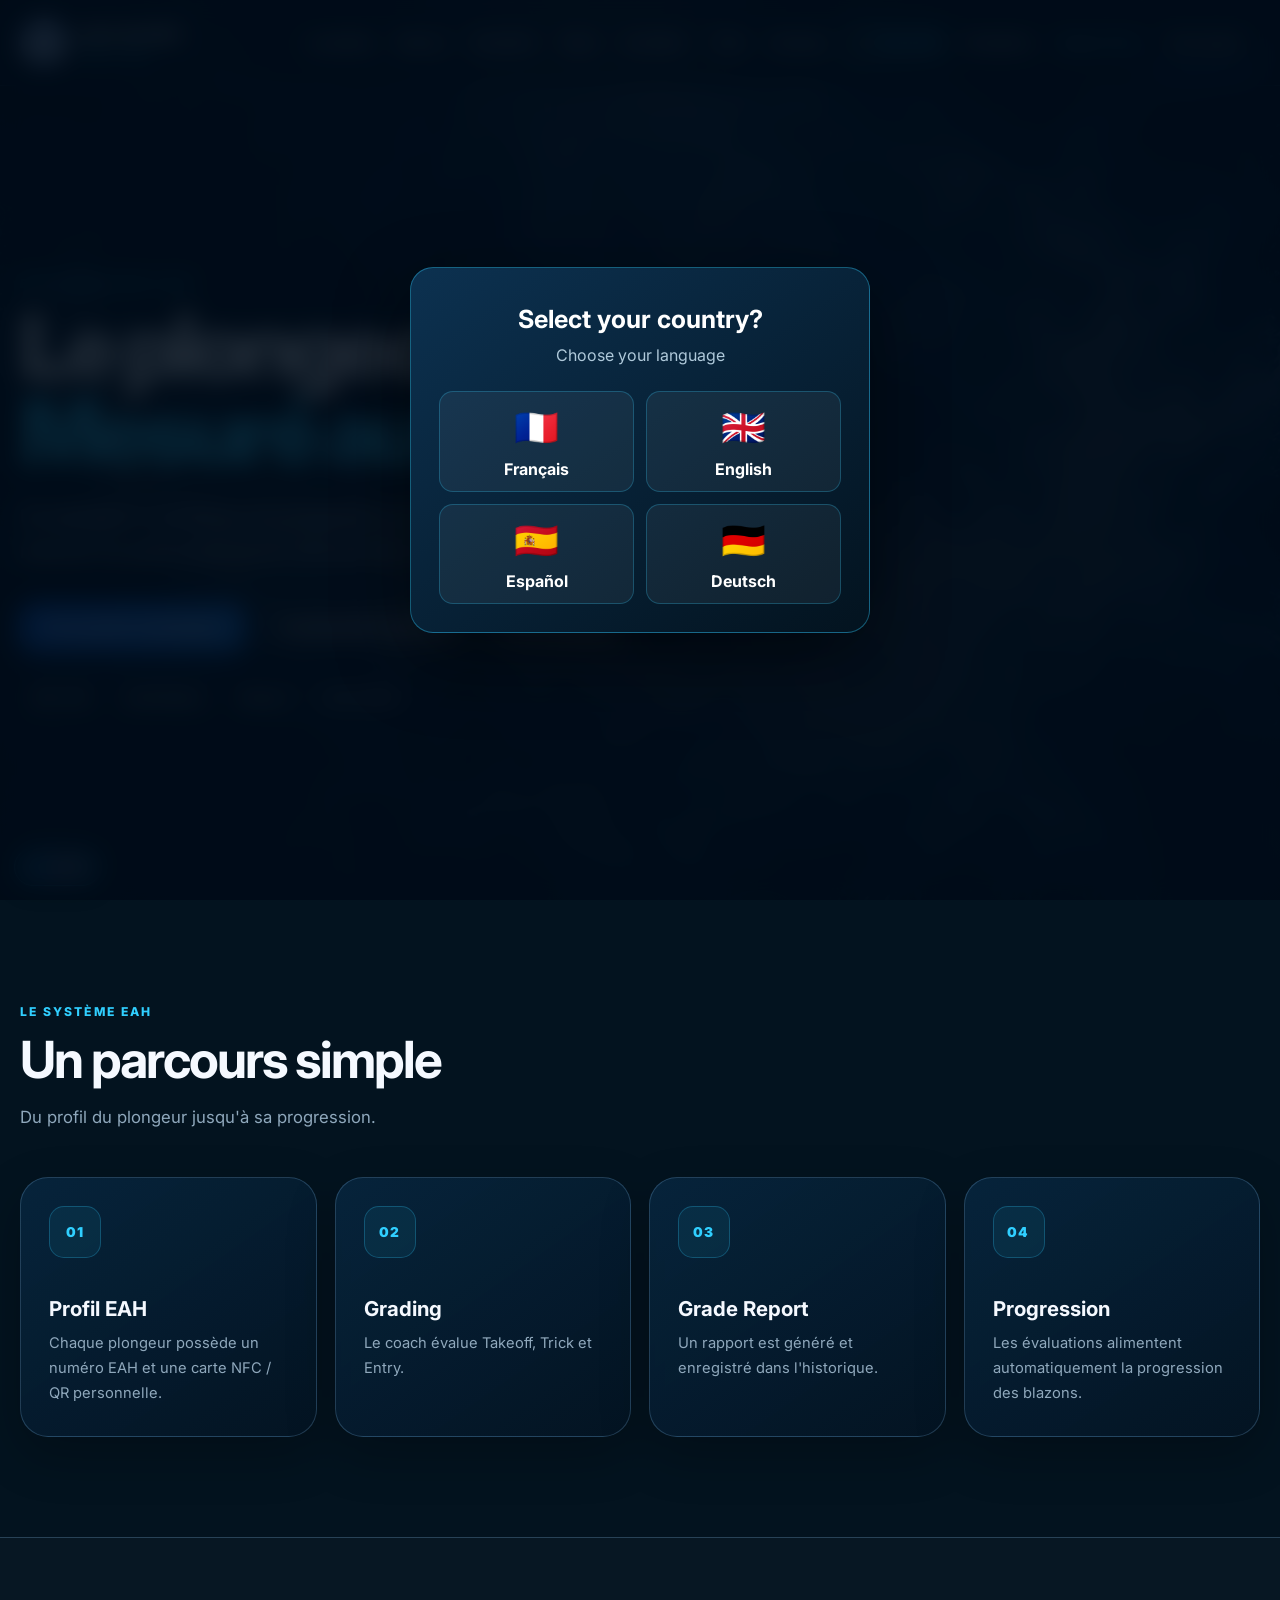
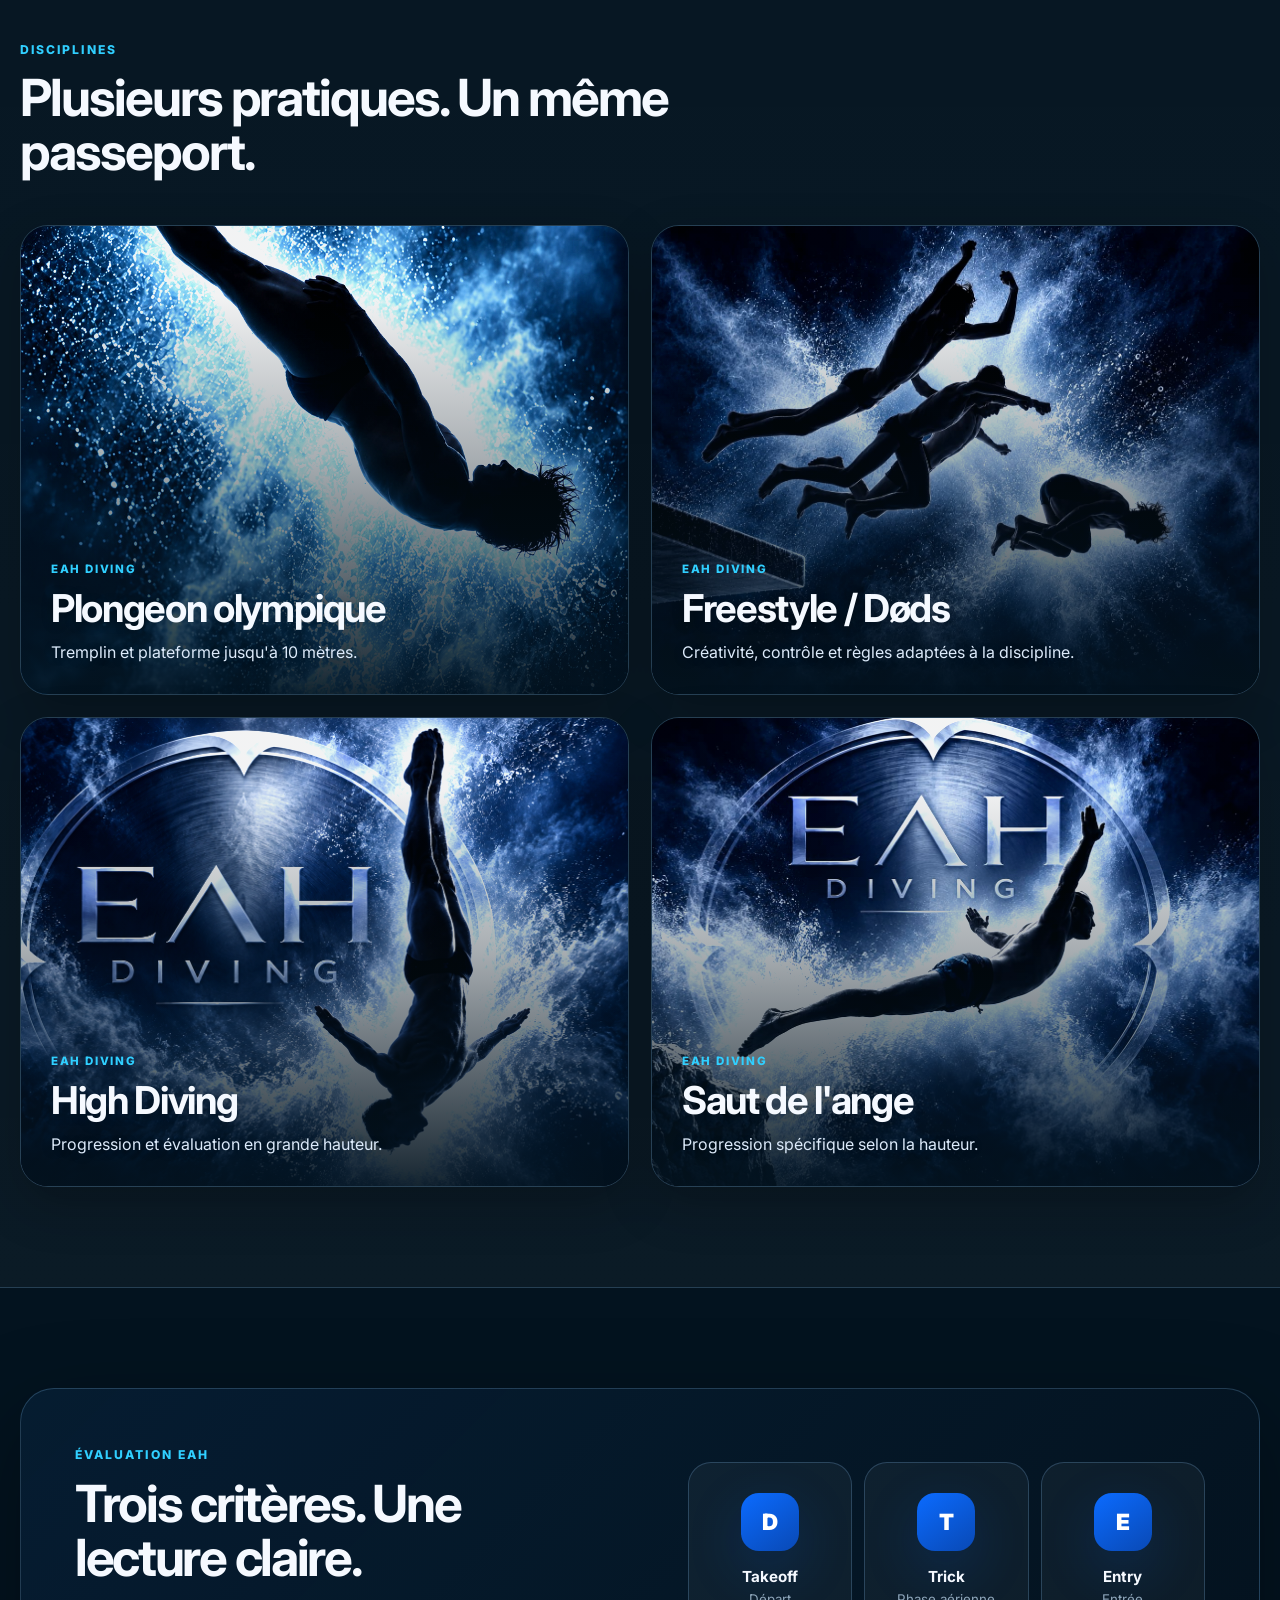
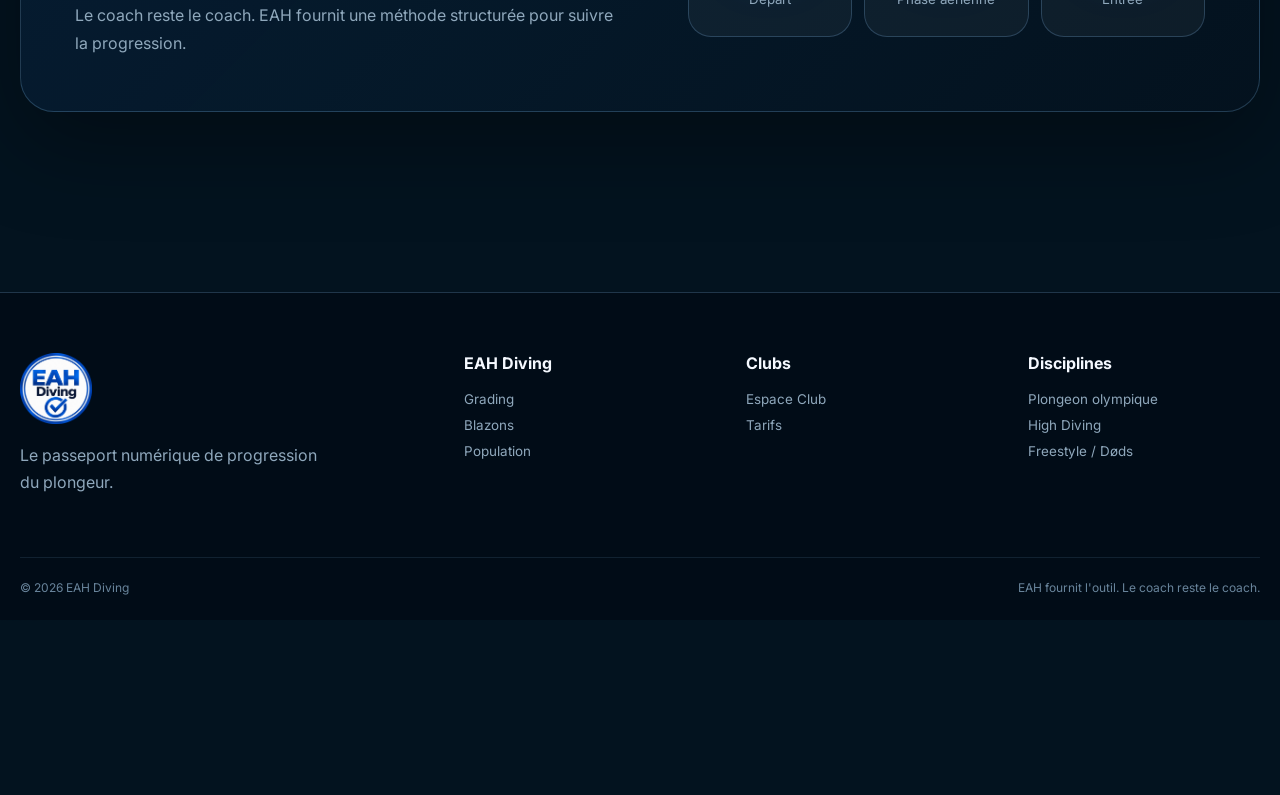
==== index.html @ 796f699b "Update index.html" ====
<!DOCTYPE html>
<html lang="fr" class="eah-images-loading">

<head>

<style id="eah-club-visibility-guard">

  html:not(.eah-page-club) #eah-club-pro,
  html:not(.eah-page-club) #eah-club-divers,
  html:not(.eah-page-club) #eah-club-groups,
  html:not(.eah-page-club) #eah-coach-evaluation,
  html:not(.eah-page-club) #eah-evaluations,
  html:not(.eah-page-club) #eah-actualites,
  html:not(.eah-page-club) #eah-spots,
  html:not(.eah-page-club) #eah-blazons,
  html:not(.eah-page-club) #eah-tarifs {
    display: none !important;
  }

</style>


<link rel="preload" as="image" href="site-water-premium-bg.jpg">
<link rel="preload" as="image" href="hero-divers-group.png">
<link rel="preload" as="image" href="hero-blazons.png">
<link rel="preload" as="image" href="actualites-hero.jpg">
<link rel="preload" as="image" href="spots-hero.jpg">
<link rel="preload" as="image" href="hero-high-diving.png">
<link rel="preload" as="image" href="olympique-desktop.jpg">
<link rel="preload" as="image" href="portrait-water-diver.jpg">

<link rel="stylesheet" href="styles.css?v=20261006-8">


<!-- PHOTOS DISCIPLINES PRIORITAIRES -->

<link
  rel="preload"
  as="image"
  href="freestyle-desktop.jpg"
>

<link
  rel="preload"
  as="image"
  href="freestyle-mobile.jpg"
>

<link
  rel="preload"
  as="image"
  href="high-diving-desktop.png"
>

<link
  rel="preload"
  as="image"
  href="high-diving-mobile.jpg"
>


<!-- TARIFS -->

<link
  rel="preload"
  as="image"
  href="pricing-hero.jpg"
  media="(min-width: 601px)"
>

<link
  rel="preload"
  as="image"
  href="tarifs-mobile.png"
  media="(max-width: 600px)"
>

<link
  rel="preload"
  as="image"
  href="grading-request-hero.jpg"
>

<link
  rel="preload"
  as="image"
  href="club-dashboard-hero.jpg"
>


<meta charset="UTF-8">

<meta
  name="viewport"
  content="width=device-width, initial-scale=1, viewport-fit=cover"
>

<meta
  name="theme-color"
  content="#03131f"
>

<meta
  name="description"
  content="EAH Diving Pro Club — le passeport numérique de progression du plongeur."
>

<meta
  name="referrer"
  content="strict-origin-when-cross-origin"
>

<title>
  EAH Diving Pro Club
</title>


<link
  rel="icon"
  type="image/png"
  href="eah-diving-favicon.png"
>


<link
  rel="preconnect"
  href="https://fonts.googleapis.com"
>

<link
  rel="preconnect"
  href="https://fonts.gstatic.com"
  crossorigin
>

<link
  href="https://fonts.googleapis.com/css2?family=Inter:wght@400;500;600;700;800;900&display=swap"
  rel="stylesheet"
>

<script>
(function(){
  // Compatibilité avec les anciens liens #tutos-eah
  if(location.hash === "#tutos-eah"){
    location.replace("./tutos.html");
    return;
  }

  // Rediriger directement les clics sur le bouton existant
  document.addEventListener("click", function(e){
    const link = e.target.closest(
      "#eah5SiteTuto, " +
      'a[href="#tutos-eah"], ' +
      '[data-eah-academy]'
    );

    if(!link) return;

    e.preventDefault();
    e.stopImmediatePropagation();

    location.assign("./tutos.html");
  }, true);
})();
</script>


<script>

window.EAH_CONFIG = {

  APP_NAME:
    "EAH DIVING PRO CLUB",

  VERSION:
    "7.1.0",

  SUPABASE_URL:
    "https://limyeqpdzjjwsdximehp.supabase.co",

  SUPABASE_PUBLISHABLE_KEY:
    "sb_publishable_K9iUm_0Qhea65P1Zt6rbXQ_BXQCzJ9w",

  DEFAULT_PRIMARY_COLOR:
    "#0b6bff",

  DEFAULT_SECONDARY_COLOR:
    "#03131f"

};

</script>



<script
  defer
  src="https://cdn.jsdelivr.net/npm/@supabase/supabase-js@2"
></script>


<!-- SCRIPT PRINCIPAL -->
<script
  defer
  src="script.js?v=20261012-2"
></script>


<!-- MODULES COMPLEMENTAIRES -->

<script
  defer
  src="coach-card.js?v=20261001-5"
></script>

<script
  defer
  src="eah-workspace.js?v=20261001-5"
></script>

<script
  defer
  src="diver-profile.js?v=20261115-premium-1"
></script>

<script
  defer
  src="coach-photo.js?v=20261001-2"
></script>


<!-- CORRECTIONS VISUELLES -->

<script
  defer
  src="site-final.js?v=20261006-2"
></script>

<script
  defer
  src="photos-final.js?v=20261006-4"
></script>

<!-- CORRECTIF FONCTIONNALITES EAH DIVING -->
<script
  defer
  src="eah-fonctions-correctif.js?v=20261008-1"
></script>


<!-- ===================================================
     EAH DIVING - SECURITE ET MOTS DE PASSE

     - Consultation profil par NFC / URL sans code
     - Modification du code avec ancien code
     - Recuperation sans ancien code avec lien
=================================================== -->
<script
  defer
  src="eah-auth-securite.js?v=20261012-7"
></script>

<!-- ADMINISTRATION DES DEMANDES DE RECUPERATION -->
<script
  defer
  src="eah-admin-recuperation.js?v=20261009-1"
></script>

<!-- LIENS DE RECUPERATION - NOUVEAU CODE -->
<script
  defer
  src="eah-recovery-links-v2.js?v=20261011-1"
></script>


<!-- EAH DIVING - ADMIN RECUPERATION -->
<script
  defer
  src="eah-admin-recuperation.js?v=20261009-1"
></script>

<!-- EAH DIVING - LIENS DE RECUPERATION V2 -->
<script
  defer
  src="eah-recovery-links-v2.js?v=20261011-1"
></script>

<script
  defer
  src="eah-dive-names-v2.js?v=20261011-1"
></script>

<!-- EAH DIVING - COMMUNICATIONS COACH ET PLONGEURS -->

<script
  defer
  src="eah-communications-v1.js?v=20261018-6"
></script>



<style>
/* EAH DIVING - NAVIGATION PREMIUM */

.navigation{
  display:flex;
  align-items:center;
  justify-content:flex-end;
  flex-wrap:nowrap;
  gap:5px;
}

.navigation > a,
.navigation .nav-dropdown-button{
  display:inline-flex;
  align-items:center;
  justify-content:center;
  min-height:42px;
  padding:9px 10px;
  white-space:nowrap;
  flex-shrink:0;
  font-size:13px;
  line-height:1.2;
}

.navigation .nav-dropdown{
  position:relative;
  flex-shrink:0;
}

.navigation .nav-tutos-premium{
  display:inline-flex;
  align-items:center;
  justify-content:center;
  color:#45d2ff !important;
  font-weight:800;
  border:1px solid rgba(69,210,255,.35);
  border-radius:11px;
  background:rgba(69,210,255,.08);
  text-decoration:none;
  white-space:nowrap;
}

.navigation .nav-tutos-premium:hover{
  color:white !important;
  background:#087fc0;
  border-color:#45d2ff;
}

.navigation .nav-club{
  color:#45d2ff;
}

/* TABLETTES ET ECRANS INTERMEDIAIRES */

const raw = rawDifficulty.trim();

let level = 0;

if (/^[★⭐]{1,5}$/u.test(raw)) {
  level = [...raw].length;
} else {
  const match = raw.match(
    /(?:^|[^\d])([1-5])(?:\s*\/\s*5|\s*étoiles?|\s*etoiles?|\s*$)/i
  );

  level = match ? Number(match[1]) : 0;
}

  
</style>


</head>


<body>


<div
  class="site-background"
  aria-hidden="true"
></div>


<div
  class="water-effects"
  aria-hidden="true"
>

  <span class="bubble bubble-1"></span>
  <span class="bubble bubble-2"></span>
  <span class="bubble bubble-3"></span>
  <span class="bubble bubble-4"></span>
  <span class="bubble bubble-5"></span>

</div>


<header
  class="site-header"
  id="siteHeader"
>

<div class="header-inner">


<a
  href="#accueil"
  class="brand"
  data-page="accueil"
  aria-label="EAH Diving"
>

<img
  src="eah-diving-logo.png"
  alt="EAH Diving"
  class="brand-logo"
>

<div class="brand-text">

<strong>
EAH DIVING
</strong>

<span>
PRO CLUB
</span>

</div>

</a>


<nav
  class="navigation"
  id="navigation"
>

<a href="#grading" data-page="grading">
Le grading
</a>

<a href="#blazons" data-page="blazons">
Blazons
</a>

<a href="#population" data-page="population">
Population
</a>

<a href="#spots" data-page="spots">
Spots
</a>

<a href="#actualites" data-page="actualites">
Actualités
</a>

<a href="#tarifs" data-page="tarifs">
Tarifs
</a>


<!-- EAH DIVING : BOUTIQUE -->
<a href="#boutique" data-page="boutique">
  Boutique
</a>

<!-- EAH ACADEMY PREMIUM -->
<a
  href="./tutos.html"
  id="eah5SiteTuto"
  class="nav-tutos-premium"
>
  🎓 Tutos EAH
</a>

<div class="nav-dropdown">

<button
  type="button"
  class="nav-dropdown-button"
>
Disciplines
</button>

<div class="nav-dropdown-menu">

<a href="#olympique" data-page="olympique">
Plongeon olympique
</a>

<a href="#freestyle" data-page="freestyle">
Freestyle / Døds
</a>

<a href="#highdiving" data-page="highdiving">
High Diving
</a>

<a href="#ange" data-page="ange">
Saut de l'ange
</a>

</div>

</div>


<a
  href="#club"
  class="nav-club"
  data-page="club"
>
Espace Club
</a>


<a
  href="#faire-grader"
  class="button small"
  data-page="faire-grader"
>
Faire grader
</a>

</nav>


<button
  type="button"
  class="mobile-menu"
  id="mobileMenu"
  aria-label="Ouvrir le menu"
>

<span></span>
<span></span>
<span></span>

</button>

</div>

</header>


<main>


<!-- ACCUEIL -->

<section
  class="page active"
  id="accueil"
>

<section class="hero hero-home">

<img
  src="hero-divers-group.png"
  alt=""
  class="hero-background-image"
>

<div class="hero-overlay"></div>


<div class="container hero-content">

<span class="overline">
EAH DIVING PRO CLUB
</span>

<h1>
Le plongeon.<br>
<span>Mesuré autrement.</span>
</h1>

<p class="hero-lead">
Un passeport numérique de progression
pour suivre les plongeurs,
mesurer les performances
et valoriser leur évolution.
</p>


<div class="hero-actions">

<button
  type="button"
  class="button"
  data-page-button="faire-grader"
>
Faire grader un plongeon
</button>

<button
  type="button"
  class="button secondary"
  data-page-button="grading"
>
Comprendre le grading
</button>

</div>


<div class="hero-tags">

<span>NFC / QR</span>
<span>Grade Report</span>
<span>Blazons</span>
<span>EAH Verified</span>

</div>

</div>

</section>


<section class="section">

<div class="container">

<div class="section-title">

<span class="overline">
LE SYSTÈME EAH
</span>

<h2>
Un parcours simple
</h2>

<p>
Du profil du plongeur jusqu'à sa progression.
</p>

</div>


<div class="workflow-grid">

<article class="workflow-card">

<span class="workflow-number">01</span>

<h3>Profil EAH</h3>

<p>
Chaque plongeur possède un numéro EAH
et une carte NFC / QR personnelle.
</p>

</article>


<article class="workflow-card">

<span class="workflow-number">02</span>

<h3>Grading</h3>

<p>
Le coach évalue Takeoff,
Trick et Entry.
</p>

</article>


<article class="workflow-card">

<span class="workflow-number">03</span>

<h3>Grade Report</h3>

<p>
Un rapport est généré
et enregistré dans l'historique.
</p>

</article>


<article class="workflow-card">

<span class="workflow-number">04</span>

<h3>Progression</h3>

<p>
Les évaluations alimentent automatiquement
la progression des blazons.
</p>

</article>

</div>

</div>

</section>


<section class="section section-soft">

<div class="container">

<div class="section-title">

<span class="overline">
DISCIPLINES
</span>

<h2>
Plusieurs pratiques.
Un même passeport.
</h2>

</div>


<div class="discipline-grid">


<article
  class="discipline-card"
  data-open="olympique"
>

<picture>

<source
  media="(max-width: 700px)"
  srcset="portrait-water-diver.jpg"
>

<img
  src="olympique-desktop.jpg"
  alt="Plongeon olympique"
>

</picture>

<div class="discipline-overlay"></div>

<div class="discipline-content">

<span>EAH DIVING</span>

<h3>
Plongeon olympique
</h3>

<p>
Tremplin et plateforme jusqu'à 10 mètres.
</p>

</div>

</article>


<article
  class="discipline-card"
  data-open="freestyle"
>

<picture>

<source
  media="(max-width: 700px)"
  srcset="freestyle-mobile.jpg"
>

<img
  src="freestyle-desktop.jpg"
  alt="Freestyle / Døds"
  loading="eager"
  decoding="async"
  fetchpriority="high"
>

</picture>

<div class="discipline-overlay"></div>

<div class="discipline-content">

<span>EAH DIVING</span>

<h3>
Freestyle / Døds
</h3>

<p>
Créativité, contrôle et règles adaptées à la discipline.
</p>

</div>

</article>


<article
  class="discipline-card"
  data-open="highdiving"
>

<picture>

<source
  media="(max-width: 700px)"
  srcset="high-diving-mobile.jpg"
>

<img
  src="high-diving-desktop.png"
  alt="High Diving"
  loading="eager"
  decoding="async"
  fetchpriority="high"
>

</picture>

<div class="discipline-overlay"></div>

<div class="discipline-content">

<span>EAH DIVING</span>

<h3>
High Diving
</h3>

<p>
Progression et évaluation en grande hauteur.
</p>

</div>

</article>


<article
  class="discipline-card"
  data-open="ange"
>

<img
  src="saut-ange-desktop.jpg"
  alt="Saut de l'ange"
  loading="eager"
  decoding="async"
  fetchpriority="high"
>

<div class="discipline-overlay"></div>

<div class="discipline-content">

<span>EAH DIVING</span>

<h3>
Saut de l'ange
</h3>

<p>
Progression spécifique selon la hauteur.
</p>

</div>

</article>

</div>

</div>

</section>


<section class="section">

<div class="container">

<div class="premium-panel">

<div>

<span class="overline">
ÉVALUATION EAH
</span>

<h2>
Trois critères.
Une lecture claire.
</h2>

<p>
Le coach reste le coach.
EAH fournit une méthode structurée
pour suivre la progression.
</p>

</div>


<div class="grading-preview">

<div>
<span>D</span>
<strong>Takeoff</strong>
<small>Départ</small>
</div>

<div>
<span>T</span>
<strong>Trick</strong>
<small>Phase aérienne</small>
</div>

<div>
<span>E</span>
<strong>Entry</strong>
<small>Entrée</small>
</div>

</div>

</div>

</div>

</section>

</section>


<!-- GRADING -->

<section class="page" id="grading">

<section class="page-hero">

<img
  src="grading-hero.jpg"
  alt="Le grading EAH"
  class="page-hero-image"
  loading="eager"
  decoding="async"
>

<div class="page-hero-overlay"></div>

<div class="container">

<span class="overline">
MÉTHODE EAH
</span>

<h1>
Le grading
</h1>

<p>
Une évaluation structurée du plongeon
autour de trois critères complémentaires.
</p>

</div>

</section>


<section class="section">

<div class="container">

<div class="grading-grid">


<article
  class="grading-card"
  data-sheet="D"
>

<img
  src="grading-takeoff.png"
  alt="Takeoff"
  loading="eager"
>

<div>

<span class="grading-letter">
D
</span>

<h3>Takeoff</h3>

<p>Départ</p>

</div>

</article>


<article
  class="grading-card"
  data-sheet="T"
>

<img
  src="grading-trick.png"
  alt="Trick"
  loading="eager"
>

<div>

<span class="grading-letter">
T
</span>

<h3>Trick</h3>

<p>Phase aérienne</p>

</div>

</article>


<article
  class="grading-card"
  data-sheet="E"
>

<img
  src="grading-entry.png"
  alt="Entry"
  loading="eager"
>

<div>

<span class="grading-letter">
E
</span>

<h3>Entry</h3>

<p>Entrée à l'eau</p>

</div>

</article>

</div>

</div>

</section>


<section class="section section-soft">

<div class="container">

<div class="content-panel">

<span class="overline">
NOTE FINALE
</span>

<h2>
Le critère le plus faible compte.
</h2>

<p>
La note finale repose sur le minimum
des trois critères.
Lorsque ce minimum n'apparaît qu'une seule fois,
un bonus de 0,5 est appliqué.
</p>


<div class="score-examples">

<div>
<span>9 / 9 / 8</span>
<strong>8,5</strong>
</div>

<div>
<span>8 / 8 / 9</span>
<strong>8</strong>
</div>

<div>
<span>7 / 6 / 6</span>
<strong>6</strong>
</div>

</div>

</div>

</div>

</section>


<section class="section">

<div class="container two-column">

<article class="image-panel">

<img
  src="notation-levels.png"
  alt="Échelle EAH Diving"
  loading="eager"
>

</article>


<article class="image-panel">

<img
  src="grade-report-example.png"
  alt="Exemple Grade Report"
  loading="eager"
>

</article>

</div>

</section>

</section>


<!-- BLAZONS -->

<section class="page" id="blazons">

<section class="page-hero compact">

<img
  src="hero-blazons.png"
  alt="Les blazons EAH Diving"
  class="page-hero-image"
  loading="eager"
  decoding="async"
>

<div class="page-hero-overlay"></div>

<div class="container">

<span class="overline">
PROGRESSION EAH
</span>

<h1>
Les blazons
</h1>

<p>
Du Blazon Blanc au Blazon Titan.
</p>

</div>

</section>


<section class="section">

<div class="container">

<div
  class="blazon-grid"
  id="blazonGrid"
>

<div class="loading-panel">
Chargement des blazons…
</div>

</div>

</div>

</section>

</section>


<!-- POPULATION -->

<section class="page" id="population">

<section class="page-hero compact">

<img
  src="population-hero.jpg"
  alt="Population EAH"
  class="page-hero-image"
  loading="eager"
  decoding="async"
>

<div class="page-hero-overlay"></div>

<div class="container">

<span class="overline">
POPULATION EAH
</span>

<h1>
Explorer les performances
</h1>

<p>
Recherche par code, nom ou prénom.
</p>

</div>

</section>


<section class="section">

<div class="container">

<div class="search-panel">

<label for="populationCode">
Code du plongeon
</label>

<div class="search-line">

<input
  id="populationCode"
  type="text"
  placeholder="Exemple : 5152B"
  autocomplete="off"
>

</div>


<label
  for="populationName"
  style="margin-top:18px"
>
Nom ou prénom
</label>

<div class="search-line">

<input
  id="populationName"
  type="search"
  placeholder="Exemple : Emeric ou Goin"
  autocomplete="off"
>

<button
  type="button"
  class="button"
  id="populationSearchButton"
>
Rechercher
</button>

</div>

</div>


<div
  id="populationResults"
  class="population-results"
>

<div class="loading-panel">
Entre un code, un nom ou un prénom.
</div>

</div>

</div>

</section>

</section>


<!-- SPOTS -->

<section class="page" id="spots">

<section class="page-hero compact">

<img
  src="spots-hero.jpg"
  alt="Spots EAH Diving"
  class="page-hero-image"
  loading="eager"
  decoding="async"
>

<div class="page-hero-overlay"></div>

<div class="container">

<span class="overline">
SPOTS EAH
</span>

<h1>
Où plonger ?
</h1>

</div>

</section>


<section class="section">

<div class="container">

<div
  id="spotsGrid"
  class="spots-grid"
>

<div class="loading-panel">
Chargement des spots…
</div>

</div>

</div>

</section>

</section>


<!-- ACTUALITES -->

<section class="page" id="actualites">

<section class="page-hero compact">

<img
  src="actualites-hero.jpg"
  alt="Actualités EAH Diving"
  class="page-hero-image"
  loading="eager"
  decoding="async"
>

<div class="page-hero-overlay"></div>

<div class="container">

<span class="overline">
EAH DIVING
</span>

<h1>
Actualités
</h1>

</div>

</section>


<section class="section">

<div class="container">

<div
  id="newsGrid"
  class="news-grid"
>

<div class="loading-panel">
Chargement des actualités…
</div>

</div>

</div>

</section>

</section>


<!-- TARIFS -->

<section
  class="page"
  id="tarifs"
>

<section class="page-hero compact">

<picture class="tarifs-hero-picture">

<source
  media="(max-width: 600px)"
  srcset="tarifs-mobile.png"
>

<img
  src="pricing-hero.jpg"
  alt="EAH Diving"
  class="page-hero-image"
  loading="eager"
  decoding="async"
  fetchpriority="high"
>

</picture>


<div class="page-hero-overlay"></div>


<div class="container">

<span class="overline">
EAH DIVING PRO CLUB
</span>

<h1>
Les offres
</h1>

</div>

</section>


<section class="section">

<div class="container">

<div
  class="pricing-grid"
  id="pricingGrid"
>

<div class="loading-panel">
Chargement des offres…
</div>

</div>

</div>

</section>

</section>


<!-- FAIRE GRADER -->

<section
  class="page"
  id="faire-grader"
>

<section class="page-hero compact">

<img
  src="grading-request-hero.jpg"
  alt=""
  class="page-hero-image"
>

<div class="page-hero-overlay"></div>

<div class="container">

<span class="overline">
GRADING EAH
</span>

<h1>
Faire grader un plongeon
</h1>

<p>
Envoyez une demande à EAH Diving.
</p>

</div>

</section>


<section class="section">

<div class="container form-container">

<form
  id="publicGradingForm"
  class="premium-form"
>


<div class="form-grid">


<label>

<span>Prénom</span>

<input
  id="publicFirstName"
  type="text"
  required
>

</label>


<label>

<span>Nom</span>

<input
  id="publicLastName"
  type="text"
  required
>

</label>


<label>

<span>E-mail</span>

<input
  id="publicEmail"
  type="email"
  required
>

</label>


<label>

<span>Discipline</span>

<select
  id="publicDiscipline"
  required
>

<option value="Plongeon">
Plongeon olympique
</option>

<option value="High Diving">
High Diving
</option>

<option value="Freestyle">
Freestyle
</option>

<option value="Døds">
Døds
</option>

<option value="Saut de l'ange">
Saut de l'ange
</option>

</select>

</label>


<label>

<span>Code / figure</span>

<input
  id="publicDive"
  type="text"
  placeholder="Exemple : 5152B"
>

</label>


<label>

<span>Hauteur</span>

<input
  id="publicHeight"
  type="number"
  min="0"
  step="0.1"
>

</label>


<label>

<span>Type de hauteur</span>

<select id="publicHeightType">

<option value="KNOWN">
Hauteur connue
</option>

<option value="ESTIMATED">
Hauteur approximative
</option>

</select>

</label>


<label class="form-full">

<span>Lien vidéo</span>

<input
  id="publicVideo"
  type="url"
  placeholder="Google Drive, YouTube, etc."
  required
>

</label>


<label class="form-full">

<span>Message</span>

<textarea
  id="publicMessage"
  rows="5"
></textarea>

</label>

</div>


<button
  type="submit"
  class="button"
  id="publicSubmitButton"
>
Envoyer la demande
</button>


<div
  id="publicFormMessage"
  class="form-message"
></div>

</form>

</div>

</section>

</section>


<!-- ESPACE CLUB -->

<section
  class="page"
  id="club"
>

<section class="page-hero compact">

<img
  src="club-dashboard-hero.jpg"
  alt=""
  class="page-hero-image"
>

<div class="page-hero-overlay"></div>

<div class="container">

<span class="overline">
EAH DIVING PRO CLUB
</span>

<h1>
Espace Club
</h1>

<p>
Gestion des plongeurs,
évaluations et progression.
</p>

</div>

</section>


<section class="section">

<div class="container">


<div
  id="clubAccess"
  class="access-grid"
>


<article class="access-card">

<span class="overline">
COACH
</span>

<h2>
Connexion coach
</h2>

<p>
Accédez à votre club avec votre compte personnel.
</p>


<form
  id="coachLoginForm"
  class="premium-form compact-form"
>

<label>

<span>E-mail</span>

<input
  id="coachEmail"
  type="email"
  autocomplete="email"
  required
>

</label>


<label>

<span>Mot de passe</span>

<input
  id="coachPassword"
  type="password"
  autocomplete="current-password"
  required
>

</label>


<button
  type="submit"
  class="button"
  id="coachLoginButton"
>
Accéder à l'espace coach
</button>


<div
  id="loginMsg"
  class="form-message"
></div>

</form>

</article>


<article class="access-card">

<span class="overline">
PLONGEUR
</span>

<h2>
Ouvrir mon profil
</h2>

<p>
Retrouvez votre passeport EAH sans votre carte.
</p>


<form
  id="diverLoginForm"
  class="premium-form compact-form"
>

<label>

<span>Numéro EAH</span>

<input
  id="diverEahId"
  type="text"
  placeholder="EAH-..."
  autocomplete="off"
  required
>

</label>


<label>

<span>Code personnel</span>

<input
  id="diverPin"
  type="password"
  inputmode="numeric"
  autocomplete="off"
  required
>

</label>


<button
  type="submit"
  class="button secondary"
  id="diverLoginButton"
>
Ouvrir mon profil
</button>


<div
  id="diverLoginMsg"
  class="form-message"
></div>

</form>

</article>

</div>


<section
  id="coachPrivate"
  class="coach-private hidden"
>

<div class="dashboard-topbar">

<div>

<span class="overline">
ESPACE PRIVÉ
</span>

<h2 id="dashboardClubName">
EAH Diving Club
</h2>

<div
  id="dashboardCoachBadge"
  class="badge"
>
Coach
</div>

</div>


<div class="dashboard-actions">

<button
  type="button"
  class="button"
  id="openEvaluationButton"
>
+ Nouvelle évaluation
</button>

<button
  type="button"
  class="button secondary"
  id="logoutCoachButton"
>
Déconnexion
</button>

</div>

</div>


<div
  class="dashboard-stats"
  id="dashboardStats"
>

<div class="stat-card skeleton-card"></div>
<div class="stat-card skeleton-card"></div>
<div class="stat-card skeleton-card"></div>
<div class="stat-card skeleton-card"></div>

</div>


<div class="dashboard-grid">

<article class="dashboard-card">

<h3>
Dernières évaluations
</h3>

<div id="recentDashboard">

<div class="mini-loading">
Chargement…
</div>

</div>

</article>


<article class="dashboard-card">

<h3>
Groupes
</h3>

<div id="groupsDashboard">

<div class="mini-loading">
Chargement…
</div>

</div>

</article>

</div>

</section>

</div>

</section>

</section>


<!-- PROFIL PLONGEUR -->

<section
  class="page"
  id="profil"
>

<section class="section profile-section">

<div class="container">

<div
  id="profileLoading"
  class="profile-loading"
>

<div class="profile-skeleton">

<div class="skeleton-avatar"></div>

<div>

<div class="skeleton-line large"></div>
<div class="skeleton-line"></div>
<div class="skeleton-line small"></div>

</div>

</div>

</div>


<div
  id="profileNoAuth"
  class="content-panel hidden"
>

<span class="overline">
PROFIL EAH
</span>

<h2>
Aucun profil ouvert
</h2>

<p>
Scannez votre carte NFC / QR
ou connectez-vous avec votre numéro EAH.
</p>

<button
  type="button"
  class="button"
  data-page-button="club"
>
Connexion
</button>

</div>


<div
  id="profileSetup"
  class="content-panel hidden"
>

<span class="overline">
PREMIÈRE ACTIVATION
</span>

<h2>
Activez votre profil EAH
</h2>


<div class="premium-form">

<div class="form-grid">


<label>

<span>Prénom</span>

<input
  id="setupFirstName"
  type="text"
  required
>

</label>


<label>

<span>Nom</span>

<input
  id="setupLastName"
  type="text"
  required
>

</label>

<label>
  <span>Adresse e-mail de récupération</span>
  <input
    id="setupRecoveryEmail"
    type="email"
    maxlength="254"
    autocomplete="email"
    placeholder="E-mail du plongeur ou du responsable légal"
    required
  >
</label>


<label>

<span>Date de naissance</span>

<input
  id="setupBirthDate"
  type="date"
>

</label>


<label>

<span>Sexe / catégorie</span>

<select id="setupSex">

<option value="">
Non renseigné
</option>

<option value="FEMME">
Femme
</option>

<option value="HOMME">
Homme
</option>

</select>

</label>


<label>

<span>Groupe</span>

<input
  id="setupGroup"
  type="text"
>

</label>


<label>

<span>Visibilité du profil</span>

<select id="setupProfileVisibility">

<option value="PRIVÉ">
Privé
</option>

<option value="PUBLIC">
Public
</option>

</select>

</label>


<label>

<span>Code personnel</span>

<input
  id="setupAccessPin"
  type="password"
  inputmode="numeric"
  minlength="4"
  maxlength="8"
  required
>

</label>


<label class="form-full">

<span>URL de la photo</span>

<input
  id="setupPhotoUrl"
  type="url"
  placeholder="Lien Google Drive ou image"
>

</label>

</div>


<button
  type="button"
  class="button"
  id="setupProfileButton"
>
Activer mon profil
</button>


<div
  id="setupProfileMsg"
  class="form-message"
></div>

</div>

</div>


<div
  id="profileView"
  class="hidden"
></div>

</div>

</section>

</section>


<!-- EVALUATION -->

<section
  class="page"
  id="evaluation"
>

<section class="page-hero compact">

<img
  src="evaluation-hero.jpg"
  alt=""
  class="page-hero-image"
>

<div class="page-hero-overlay"></div>

<div class="container">

<span class="overline">
COACH
</span>

<h1>
Nouveau Grade Report
</h1>

</div>

</section>


<section class="section">

<div class="container form-container wide">

<div
  id="evaluationLocked"
  class="content-panel hidden"
>

<h2>
Connexion coach requise
</h2>

<p>
Vous devez être connecté à un club pour grader un plongeur.
</p>

<button
  type="button"
  class="button"
  data-page-button="club"
>
Se connecter
</button>

</div>


<form
  id="evaluationForm"
  class="premium-form hidden"
>

<div class="evaluation-form-head">

<span
  class="badge"
  id="coachBadge"
>
Coach
</span>

<h2>
Évaluation EAH Diving
</h2>

</div>


<div class="form-section">

<h3>
Plongeur & figure
</h3>


<div class="form-grid">


<label>

<span>Plongeur</span>

<select
  id="eahId"
  required
></select>

</label>


<label>

<span>Discipline</span>

<select
  id="discipline"
  required
>

<option value="Plongeon">
Plongeon olympique
</option>

<option value="High Diving">
High Diving
</option>

<option value="Freestyle">
Freestyle
</option>

<option value="Døds">
Døds
</option>

<option value="Saut de l'ange">
Saut de l'ange
</option>

</select>

</label>


<label>

<span>Code plongeon</span>

<input
  id="diveCode"
  type="text"
  list="diveCodes"
  autocomplete="off"
  required
>

<datalist id="diveCodes"></datalist>

</label>


<label>

<span>Nom</span>

<input
  id="diveName"
  type="text"
>

</label>


<label>

<span>Hauteur</span>

<input
  id="height"
  type="number"
  min="0"
  step="0.1"
  required
>

</label>


<label>

<span>Type de hauteur</span>

<select id="heightType">

<option value="KNOWN">
Connue
</option>

<option value="ESTIMATED">
Approximative
</option>

</select>

</label>


<label>

<span>Spot EAH</span>

<select id="spotId">

<option value="">
Autre / non répertorié
</option>

</select>

</label>


<label>

<span>Nom du lieu</span>

<input
  id="spotName"
  type="text"
>

</label>


<label>

<span>DD World Aquatics</span>

<input
  id="dd"
  type="number"
  min="0"
  step="0.1"
>

</label>


<label>

<span>Difficulté EAH</span>

<select id="eahDifficulty">

<option value="">—</option>
<option value="1">1</option>
<option value="2">2</option>
<option value="3">3</option>
<option value="4">4</option>
<option value="5">5</option>

</select>

</label>


<label>

<span>Note principale du Grade Report</span>

<select id="scoreType">

<option value="EAH">
EAH Diving
</option>

<option value="WA">
World Aquatics
</option>

<option value="BOTH">
  EAH Diving + World Aquatics
</option>

</select>

</label>
<label>

<span>Note World Aquatics</span>

<input
  id="waScore"
  type="number"
  min="0"
  max="10"
  step="0.5"
>

</label>

</div>

</div>


<div class="form-section criteria-section">

<div class="criteria-title">

<span class="criteria-letter">
D
</span>

<div>

<h3>Takeoff</h3>
<p>Départ</p>

</div>

</div>

<div
  id="criteriaD"
  class="criteria-list"
></div>

</div>


<div class="form-section criteria-section">

<div class="criteria-title">

<span class="criteria-letter">
T
</span>

<div>

<h3>Trick</h3>
<p>Phase aérienne</p>

</div>

</div>

<div
  id="criteriaT"
  class="criteria-list"
></div>

</div>


<div class="form-section criteria-section">

<div class="criteria-title">

<span class="criteria-letter">
E
</span>

<div>

<h3>Entry</h3>
<p>Entrée</p>

</div>

</div>

<div
  id="criteriaE"
  class="criteria-list"
></div>

</div>


<div class="form-section">

<h3>
Retour du coach
</h3>

<div class="form-grid">

<label class="form-full">

<span>Points réussis</span>

<textarea
  id="positive"
  rows="4"
></textarea>

</label>


<label class="form-full">

<span>Critères à améliorer</span>

<textarea
  id="improve"
  rows="4"
></textarea>

</label>


<label class="form-full">

<span>Commentaire</span>

<textarea
  id="comment"
  rows="4"
></textarea>

</label>

</div>

</div>


<div class="form-section">

<h3>
Vidéo
</h3>

<div class="form-grid">

<label class="form-full">

<span>Lien vidéo</span>

<input
  id="videoUrl"
  type="url"
  placeholder="Lien vidéo"
>

</label>


<label class="form-check">

<input
  id="videoQrAccessible"
  type="checkbox"
>

<span>
Ajouter un accès vidéo dans le Grade Report
</span>

</label>

</div>

</div>


<button
  type="submit"
  class="button large"
  id="submitEvalBtn"
>
Générer le Grade Report
</button>


<div
  id="evaluationMsg"
  class="form-message"
></div>

</form>

</div>

</section>

</section>


<!-- OLYMPIQUE -->

<section class="page" id="olympique">

<section class="page-hero discipline-hero">


<picture class="eah-olympique-responsive">

  <!-- Ordinateur : nouvelle photo -->
  <source
    media="(min-width: 901px)"
    srcset="olympique-ordinateur-eah.jpg"
  >

  <!-- Mobile : ancienne photo conservée -->
  <img
    src="olympique-desktop.jpg"
    alt="Plongeon olympique"
    class="page-hero-image"
    loading="eager"
  >

</picture>


<div class="page-hero-overlay"></div>

<div class="container">

<span class="overline">
DISCIPLINE
</span>

<h1>
Plongeon olympique
</h1>

<p>
Tremplin, plateforme et progression jusqu'à 10 mètres.
</p>

</div>

</section>


<section class="section">

<div class="container">

<div class="content-panel">

<h2>
Une lecture structurée du plongeon
</h2>

<p>
EAH Diving permet de suivre
les plongeons au tremplin et à la plateforme
avec les critères Takeoff, Trick et Entry.
</p>

</div>

</div>

</section>

</section>


<!-- FREESTYLE -->

<section class="page" id="freestyle">

<section class="page-hero discipline-hero">

<picture>

<source
  media="(max-width: 700px)"
  srcset="freestyle-mobile.jpg"
>

<img
  src="freestyle-desktop.jpg"
  alt="Freestyle / Døds"
  class="page-hero-image"
  loading="eager"
  decoding="async"
  fetchpriority="high"
>

</picture>

<div class="page-hero-overlay"></div>

<div class="container">

<span class="overline">
DISCIPLINE
</span>

<h1>
Freestyle / Døds
</h1>

<p>
Une notation adaptée aux spécificités
de ces pratiques.
</p>

</div>

</section>


<section class="section">

<div class="container">

<div class="content-panel">

<h2>
Des critères adaptés
</h2>

<p>
La grille conserve Takeoff,
Trick et Entry,
avec des tolérances adaptées
à la discipline.
</p>

</div>

</div>

</section>

</section>


<!-- HIGH DIVING -->

<section class="page" id="highdiving">

<section class="page-hero discipline-hero">

<picture>

<source
  media="(max-width: 700px)"
  srcset="high-diving-mobile.jpg"
>

<img
  src="high-diving-desktop.png"
  alt="High Diving"
  class="page-hero-image"
  loading="eager"
  decoding="async"
  fetchpriority="high"
>

</picture>

<div class="page-hero-overlay"></div>

<div class="container">

<span class="overline">
DISCIPLINE
</span>

<h1>
High Diving
</h1>

<p>
Grande hauteur,
difficulté et progression.
</p>

</div>

</section>


<section class="section">

<div class="container">

<div class="content-panel">

<h2>
Suivre les plongeons de grande hauteur
</h2>

<p>
EAH Diving peut associer la hauteur,
le degré de difficulté,
la note EAH
et l'historique du plongeur.
</p>

</div>

</div>

</section>

</section>


<!-- SAUT DE L'ANGE -->

<section class="page" id="ange">

<section class="page-hero discipline-hero">

<img
  src="saut-ange-desktop.jpg"
  alt="Saut de l'ange"
  class="page-hero-image"
>

<div class="page-hero-overlay"></div>

<div class="container">

<span class="overline">
DISCIPLINE
</span>

<h1>
Saut de l'ange
</h1>

<p>
Une progression par maîtrise
et par hauteur.
</p>

</div>

</section>


<section class="section">

<div class="container">

<div class="content-panel">

<h2>
Une catégorie spécifique
</h2>

<p>
EAH Diving conserve une lecture
adaptée de l'entrée à l'eau
et de la hauteur réalisée.
</p>

</div>

</div>

</section>

</section>

<!-- =========================================
     EAH DIVING - PAGE BOUTIQUE
========================================= -->

<section class="page" id="boutique">

  <section class="page-hero compact">

    <img
      src="boutique-hero.jpg"
      alt="Boutique officielle EAH Diving"
      class="page-hero-image"
      loading="eager"
      decoding="async"
    >

    <div class="page-hero-overlay"></div>

    <div class="container">

      <span class="overline">
        EAH DIVING
      </span>

      <h1>La boutique</h1>

      <p>
        Découvrez les articles et équipements
        de l'univers EAH Diving.
      </p>

    </div>

  </section>

  <section class="section">

    <div class="container">

      <div class="eah-shop-heading">

        <div>
          <span class="overline">
            COLLECTION EAH
          </span>
          <h2>Nos articles</h2>
        </div>

        <button
          type="button"
          class="button small"
          id="eahShopRefresh"
        >
          Actualiser
        </button>

      </div>

      <p id="eahShopStatus" role="status">
        Chargement des articles...
      </p>

      <div
        id="eahShopProducts"
        class="eah-shop-grid"
      ></div>

    </div>

  </section>

</section>

<!-- FENÊTRE DÉTAILS / ACHAT -->

<div
  id="eahShopModal"
  class="eah-shop-modal"
  hidden
>
  <div
    class="eah-shop-dialog"
    id="eahShopDialog"
    role="dialog"
    aria-modal="true"
    aria-label="Détails de l'article"
  ></div>
</div>

</main>


<footer class="site-footer">

<div class="container footer-grid">

<div>

<img
  src="eah-diving-logo.png"
  alt="EAH Diving"
  class="footer-logo"
>

<p>
Le passeport numérique
de progression du plongeur.
</p>

</div>


<div>

<strong>
EAH Diving
</strong>

<a href="#grading" data-page="grading">
Grading
</a>

<a href="#blazons" data-page="blazons">
Blazons
</a>

<a href="#population" data-page="population">
Population
</a>

</div>


<div>

<strong>
Clubs
</strong>

<a href="#club" data-page="club">
Espace Club
</a>

<a href="#tarifs" data-page="tarifs">
Tarifs
</a>

</div>


<div>

<strong>
Disciplines
</strong>

<a href="#olympique" data-page="olympique">
Plongeon olympique
</a>

<a href="#highdiving" data-page="highdiving">
High Diving
</a>

<a href="#freestyle" data-page="freestyle">
Freestyle / Døds
</a>

</div>

</div>


<div class="container footer-bottom">

<span>
© 2026 EAH Diving
</span>

<span>
EAH fournit l'outil.
Le coach reste le coach.
</span>

</div>

</footer>


<div
  class="modal"
  id="siteModal"
  aria-hidden="true"
>

<button
  type="button"
  class="modal-backdrop"
  data-close-modal
  aria-label="Fermer"
></button>


<div class="modal-box">

<button
  type="button"
  class="modal-close"
  data-close-modal
  aria-label="Fermer"
>
×
</button>

<div id="modalContent"></div>

</div>

</div>


<div
  id="toastContainer"
  class="toast-container"
  aria-live="polite"
></div>


<!-- PROFIL NFC -->

<section
  id="eah-profile-section"
  class="section eah-pro-section"
>

<div class="container">

<div
  id="eah-profile-runtime"
  hidden
></div>


<div
  id="eah-card-activation"
  class="eah-pro-form-block"
  hidden
>

<div class="eah-pro-heading">

<div>

<span class="eah-pro-eyebrow">
CARTE EAH
</span>

<h2>
Activer mon profil
</h2>

<p>
Cette carte n'est pas encore attribuée.
</p>

</div>

</div>


<div class="eah-pro-final-score">

<span>
NUMÉRO EAH
</span>

<strong
  id="eah-activation-id"
  style="font-size:2rem"
>
—
</strong>

</div>


<form
  id="eah-card-activation-form"
  class="eah-pro-form"
>

<input
  type="hidden"
  name="club"
  id="eah-activation-club"
>

<input
  type="hidden"
  name="eahId"
  id="eah-activation-eah-id"
>

<input
  type="hidden"
  name="token"
  id="eah-activation-token"
>


<div class="eah-pro-form-grid">


<label>

Prénom

<input
  type="text"
  name="firstName"
  required
  autocomplete="given-name"
>

</label>


<label>

Nom

<input
  type="text"
  name="lastName"
  required
  autocomplete="family-name"
>

</label>


<label>

Date de naissance

<input
  type="date"
  name="birthDate"
>

</label>


<label>

Groupe

<select
  name="groupName"
  id="eah-activation-group"
>

<option value="">
Sans groupe
</option>

</select>

</label>


<label>

Visibilité du profil

<select name="profileVisibility">

<option value="PRIVÉ">
Privé
</option>

<option value="PUBLIC">
Public
</option>

</select>

</label>


<label>

PIN personnel

<input
  type="password"
  name="pin"
  inputmode="numeric"
  pattern="[0-9]{4,8}"
  minlength="4"
  maxlength="8"
  placeholder="4 à 8 chiffres"
  required
>

</label>


<label>

Confirmer le PIN

<input
  type="password"
  name="pinConfirm"
  inputmode="numeric"
  pattern="[0-9]{4,8}"
  minlength="4"
  maxlength="8"
  required
>

</label>

</div>


<label>

Photo du plongeur

<input
  id="eah-activation-photo"
  type="file"
  accept="image/png,image/jpeg,image/webp"
>

</label>


<div
  id="eah-activation-photo-preview"
  style="display:none;margin-top:15px;"
></div>


<button
  type="submit"
  class="eah-runtime-button eah-pro-submit"
>
Activer ma carte EAH
</button>

</form>

</div>


<div
  id="eah-profile-history"
  class="eah-pro-grid"
  style="margin-top:25px"
></div>

</div>

</section>


<!-- ESPACE CLUB PRO -->

<section
  id="eah-club-pro"
  class="section eah-pro-section"
>

<div class="container">

<div class="eah-pro-heading">

<div>

<span class="eah-pro-eyebrow">
EAH DIVING PRO CLUB
</span>

<h2 id="eah-club-name">
Espace Club
</h2>

<p>

<span id="eah-club-city"></span>

<span
  id="eah-club-season"
  style="margin-left:8px"
></span>

</p>

</div>


<button
  type="button"
  class="eah-runtime-button"
  data-eah-refresh
>
Actualiser
</button>

</div>


<div class="eah-pro-stats">

<article class="eah-pro-stat">

<span>Plongeurs</span>

<strong id="eah-stat-divers">
0
</strong>

</article>


<article class="eah-pro-stat">

<span>Cartes NFC</span>

<strong id="eah-stat-cards">
0
</strong>

</article>


<article class="eah-pro-stat">

<span>Cartes disponibles</span>

<strong id="eah-stat-cards-available">
0
</strong>

</article>


<article class="eah-pro-stat">

<span>Groupes</span>

<strong id="eah-stat-groups">
0
</strong>

</article>


<article class="eah-pro-stat">

<span>Évaluations</span>

<strong id="eah-stat-evaluations">
0
</strong>

</article>


<article class="eah-pro-stat">

<span>EAH Verified</span>

<strong id="eah-stat-verified">
0
</strong>

</article>


<article class="eah-pro-stat">

<span>Moyenne EAH</span>

<strong id="eah-stat-average">
—
</strong>

</article>

</div>

</div>

</section>


<section
  id="eah-club-divers"
  class="section eah-pro-section"
>

<div class="container">

<div class="eah-pro-heading">

<div>

<span class="eah-pro-eyebrow">
CLUB
</span>

<h2>
Plongeurs
</h2>

<p>
Profils rattachés aux cartes EAH du club.
</p>

</div>

</div>


<div
  id="eah-divers-list"
  class="eah-pro-grid"
></div>

</div>

</section>


<section
  id="eah-club-groups"
  class="section eah-pro-section"
>

<div class="container">

<div class="eah-pro-heading">

<div>

<span class="eah-pro-eyebrow">
ORGANISATION
</span>

<h2>
Groupes
</h2>

</div>

</div>


<div
  id="eah-groups-list"
  class="eah-pro-grid eah-pro-grid-small"
></div>

</div>

</section>


<section
  id="eah-coach-evaluation"
  class="section eah-pro-section"
>

<div class="container">

<div class="eah-pro-heading">

<div>

<span class="eah-pro-eyebrow">
GRADE REPORT
</span>

<h2>
Évaluer un plongeon
</h2>

<p>
Takeoff • Trick • Entry
</p>

</div>

</div>


<form
  id="eah-evaluation-form"
  class="eah-pro-form"
>


<div class="eah-pro-form-block">

<h3>
1. Plongeur
</h3>


<div class="eah-pro-form-grid">

<label>

Plongeur

<select
  id="eah-evaluation-diver"
  name="eahId"
  required
>

<option value="">
Choisir un plongeur
</option>

</select>

</label>


<label>

Nom du coach

<input
  type="text"
  name="coachName"
  placeholder="Nom du coach"
  required
>

</label>

</div>

</div>


<div class="eah-pro-form-block">

<h3>
2. Plongeon
</h3>


<div class="eah-pro-form-grid">

<label>

Discipline

<select name="discipline">

<option value="Plongeon">
Plongeon
</option>

<option value="High Diving">
High Diving
</option>

<option value="Freestyle">
Freestyle
</option>

<option value="Dods">
Dods
</option>

<option value="Saut de l'ange">
Saut de l'ange
</option>

</select>

</label>


<label>

Code du plongeon

<input
  type="text"
  name="diveCode"
  placeholder="Ex : 5152B"
  required
>

</label>


<label>

Nom du plongeon

<input
  type="text"
  name="diveName"
  placeholder="Nom du plongeon"
>

</label>


<label>

Hauteur

<input
  type="number"
  name="height"
  min="0"
  max="100"
  step="0.1"
  placeholder="Ex : 10"
  required
>

</label>


<label>

Type de hauteur

<select name="heightType">

<option value="MESUREE">
Mesurée
</option>

<option value="APPROXIMATIVE">
Approximative
</option>

</select>

</label>


<label>

Spot

<select
  id="eah-evaluation-spot"
  name="spotId"
>

<option value="">
Aucun spot
</option>

</select>

</label>


<label>

DD World Aquatics

<input
  type="number"
  name="dd"
  min="0"
  step="0.1"
  placeholder="Ex : 3.0"
>

</label>


<label>

Difficulté EAH

<select name="eahDifficulty">

<option value="">—</option>
<option value="1">1</option>
<option value="2">2</option>
<option value="3">3</option>
<option value="4">4</option>
<option value="5">5</option>

</select>

</label>


<label>

Note principale


<select name="scoreType">

  <option value="EAH">
    EAH Diving
  </option>

  <option value="WA">
    World Aquatics
  </option>

  <option value="BOTH">
    EAH + World Aquatics
  </option>

</select>


</label>


<label>

Note World Aquatics /10

<input
  type="number"
  name="waScore"
  min="0"
  max="10"
  step="0.5"
  placeholder="Optionnel"
>

</label>

</div>

</div>


<div class="eah-pro-form-block">

<div class="eah-pro-phase-header">

<div>

<span class="eah-pro-eyebrow">
TAKEOFF
</span>

<h3>
Départ
</h3>

</div>

<strong id="eah-live-takeoff">
0/10
</strong>

</div>


<div class="eah-pro-criteria">

<label>

<span>
D1 — Coordination / élan
</span>

<select name="D1">

<option value="NA">N/A</option>
<option value="0">0 — Non validé</option>
<option value="1">1 — Partiel</option>
<option value="2">2 — Validé</option>

</select>

</label>


<label>

<span>
D2 — Impulsion / détente / élévation
</span>

<select name="D2">

<option value="0">0 — Non validé</option>
<option value="1">1 — Partiel</option>
<option value="2">2 — Validé</option>

</select>

</label>


<label>

<span>
D3 — Trajectoire verticale
</span>

<select name="D3">

<option value="0">0 — Non validé</option>
<option value="1">1 — Partiel</option>
<option value="2">2 — Validé</option>

</select>

</label>


<label>

<span>
D4 — Temps de fixation
</span>

<select name="D4">

<option value="0">0 — Non validé</option>
<option value="1">1 — Partiel</option>
<option value="2">2 — Validé</option>

</select>

</label>


<label>

<span>
D5 — Amplitude des bras
</span>

<select name="D5">

<option value="0">0 — Non validé</option>
<option value="1">1 — Partiel</option>
<option value="2">2 — Validé</option>

</select>

</label>

</div>

</div>


<div class="eah-pro-form-block">

<div class="eah-pro-phase-header">

<div>

<span class="eah-pro-eyebrow">
TRICK
</span>

<h3>
Phase aérienne
</h3>

</div>

<strong id="eah-live-trick">
0/10
</strong>

</div>


<div class="eah-pro-criteria">

<label>

<span>
T1 — Vitesse des rotations
</span>

<select name="T1">

<option value="0">0 — Non validé</option>
<option value="1">1 — Partiel</option>
<option value="2">2 — Validé</option>

</select>

</label>


<label>

<span>
T2 — Saltos et/ou vrilles contrôlés
</span>

<select name="T2">

<option value="0">0 — Non validé</option>
<option value="1">1 — Partiel</option>
<option value="2">2 — Validé</option>

</select>

</label>


<label>

<span>
T3 — Ligne / tenue / position du corps
</span>

<select name="T3">

<option value="0">0 — Non validé</option>
<option value="1">1 — Partiel</option>
<option value="2">2 — Validé</option>

</select>

</label>


<label>

<span>
T4 — Ouverture
</span>

<select name="T4">

<option value="NA">N/A</option>
<option value="0">0 — Non validé</option>
<option value="1">1 — Partiel</option>
<option value="2">2 — Validé</option>

</select>

</label>


<label>

<span>
T5 — Continuité / rythme
</span>

<select name="T5">

<option value="0">0 — Non validé</option>
<option value="1">1 — Partiel</option>
<option value="2">2 — Validé</option>

</select>

</label>

</div>

</div>


<div class="eah-pro-form-block">

<div class="eah-pro-phase-header">

<div>

<span class="eah-pro-eyebrow">
ENTRY
</span>

<h3>
Entrée à l'eau
</h3>

</div>

<strong id="eah-live-entry">
0/10
</strong>

</div>


<div class="eah-pro-criteria">

<label>

<span>
E1 — Angle vertical
</span>

<select name="E1">

<option value="NA">N/A</option>
<option value="0">0 — Non validé</option>
<option value="1">1 — Partiel</option>
<option value="2">2 — Validé</option>

</select>

</label>


<label>

<span>
E2 — Éclaboussures
</span>

<select name="E2">

<option value="0">0 — Non validé</option>
<option value="1">1 — Partiel</option>
<option value="2">2 — Validé</option>

</select>

</label>


<label>

<span>
E3 — Position des bras
</span>

<select name="E3">

<option value="0">0 — Non validé</option>
<option value="1">1 — Partiel</option>
<option value="2">2 — Validé</option>

</select>

</label>


<label>

<span>
E4 — Jambes tendues et serrées
</span>

<select name="E4">

<option value="0">0 — Non validé</option>
<option value="1">1 — Partiel</option>
<option value="2">2 — Validé</option>

</select>

</label>


<label>

<span>
E5 — Axe d'entrée
</span>

<select name="E5">

<option value="0">0 — Non validé</option>
<option value="1">1 — Partiel</option>
<option value="2">2 — Validé</option>

</select>

</label>

</div>

</div>


<div class="eah-pro-final-score">

<span>
NOTE EAH
</span>

<strong id="eah-live-final">
0/10
</strong>

<small>
Calculée automatiquement à partir de Takeoff, Trick et Entry
</small>

</div>


<div class="eah-pro-form-block">

<h3>
3. Synthèse
</h3>


<div class="eah-pro-form-grid">

<label>

Points réussis

<textarea
  name="positive"
  rows="4"
  placeholder="Optionnel — sinon généré automatiquement"
></textarea>

</label>


<label>

Critères à améliorer

<textarea
  name="improve"
  rows="4"
  placeholder="Optionnel — sinon généré automatiquement"
></textarea>

</label>

</div>


<label>

Commentaire du coach

<textarea
  name="comment"
  rows="5"
  placeholder="Commentaire général..."
></textarea>

</label>


<label>

Lien vidéo

<input
  type="url"
  name="videoUrl"
  placeholder="https://..."
>

</label>

</div>


<div class="eah-pro-submit-zone">

<button
  type="submit"
  class="eah-runtime-button eah-pro-submit"
>
Générer le Grade Report
</button>


<a
  id="eah-last-grade-report"
  class="eah-runtime-link"
  href="#"
  target="_blank"
  rel="noopener"
  hidden
>
Ouvrir le Grade Report
</a>

</div>

</form>

</div>

</section>


<section
  id="eah-evaluations"
  class="section eah-pro-section"
>

<div class="container">

<div class="eah-pro-heading">

<div>

<span class="eah-pro-eyebrow">
HISTORIQUE
</span>

<h2>
Dernières évaluations
</h2>

</div>

</div>


<div
  id="eah-recent-evaluations"
  class="eah-pro-grid"
></div>

</div>

</section>


<section
  id="eah-actualites"
  class="section eah-pro-section"
>

<div class="container">

<div class="eah-pro-heading">

<div>

<span class="eah-pro-eyebrow">
EAH DIVING
</span>

<h2>
Actualités
</h2>

</div>

</div>


<div
  id="eah-news-list"
  class="eah-pro-grid"
></div>

</div>

</section>


<section
  id="eah-spots"
  class="section eah-pro-section"
>

<div class="container">

<div class="eah-pro-heading">

<div>

<span class="eah-pro-eyebrow">
EXPLORE
</span>

<h2>
Spots
</h2>

</div>

</div>


<div
  id="eah-spots-list"
  class="eah-pro-grid"
></div>

</div>

</section>


<section
  id="eah-blazons"
  class="section eah-pro-section"
>

<div class="container">

<div class="eah-pro-heading">

<div>

<span class="eah-pro-eyebrow">
PROGRESSION
</span>

<h2>
Blazons EAH
</h2>

<p>
Blanc → Orange → Vert → Bleu → Rouge → Bronze → Argent → Or → Noir → Legend → Titan
</p>

</div>

</div>


<div
  id="eah-blazons-list"
  class="eah-pro-grid eah-pro-blazon-grid"
></div>

</div>

</section>


<section
  id="eah-tarifs"
  class="section eah-pro-section"
>

<div class="container">

<div class="eah-pro-heading">

<div>

<span class="eah-pro-eyebrow">
EAH DIVING PRO
</span>

<h2>
Offres
</h2>

</div>

</div>


<div
  id="eah-pricing-list"
  class="eah-pro-grid"
></div>

</div>

</section>


<style>

.eah-pro-section {
  position: relative;
  padding-top: 75px;
  padding-bottom: 75px;
}


.eah-pro-heading {
  display: flex;
  justify-content: space-between;
  align-items: flex-end;
  gap: 25px;
  margin-bottom: 30px;
}


.eah-pro-heading h2 {
  margin: 5px 0 5px;
}


.eah-pro-heading p {
  margin: 0;
  opacity: .72;
}


.eah-pro-eyebrow {
  display: block;
  color: var(--cyan,#30cfff);
  font-size: .73rem;
  font-weight: 900;
  letter-spacing: .14em;
  text-transform: uppercase;
}


.eah-pro-grid {
  display: grid;
  grid-template-columns: repeat(3,minmax(0,1fr));
  gap: 18px;
}


.eah-pro-grid-small {
  grid-template-columns: repeat(4,minmax(0,1fr));
}


.eah-pro-blazon-grid {
  grid-template-columns: repeat(4,minmax(0,1fr));
}


.eah-pro-stats {
  display: grid;
  grid-template-columns: repeat(4,minmax(0,1fr));
  gap: 14px;
}


.eah-pro-stat {
  padding: 20px;
  border: 1px solid rgba(143,205,255,.18);
  border-radius: 20px;
  background: rgba(5,23,42,.72);
  backdrop-filter: blur(18px);
}


.eah-pro-stat span {
  display: block;
  margin-bottom: 9px;
  opacity: .68;
  font-size: .78rem;
}


.eah-pro-stat strong {
  display: block;
  color: var(--cyan,#30cfff);
  font-size: 1.8rem;
  line-height: 1;
}


.eah-pro-form {
  display: grid;
  gap: 22px;
}


.eah-pro-form-block {
  padding: 26px;
  border: 1px solid rgba(143,205,255,.18);
  border-radius: 25px;
  background: rgba(5,23,42,.76);
  backdrop-filter: blur(18px);
}


.eah-pro-form-block h3 {
  margin: 0 0 20px;
}


.eah-pro-form-grid {
  display: grid;
  grid-template-columns: repeat(2,minmax(0,1fr));
  gap: 16px;
}


.eah-pro-form label,
.eah-pro-criteria label {
  display: grid;
  gap: 8px;
  font-size: .86rem;
  font-weight: 700;
}


.eah-pro-form input,
.eah-pro-form select,
.eah-pro-form textarea {
  width: 100%;
  box-sizing: border-box;
  padding: 13px 14px;
  border: 1px solid rgba(143,205,255,.2);
  border-radius: 14px;
  outline: 0;
  background: rgba(3,19,31,.82);
  color: var(--white,#f5f9ff);
  font: inherit;
}


.eah-pro-phase-header {
  display: flex;
  align-items: center;
  justify-content: space-between;
  gap: 20px;
  margin-bottom: 20px;
}


.eah-pro-phase-header strong {
  min-width: 90px;
  color: var(--cyan,#30cfff);
  font-size: 1.7rem;
  text-align: right;
}


.eah-pro-criteria {
  display: grid;
  gap: 12px;
}


.eah-pro-criteria label {
  grid-template-columns: minmax(0,1fr) 180px;
  align-items: center;
  padding: 11px 0;
  border-bottom: 1px solid rgba(143,205,255,.09);
}


.eah-pro-final-score {
  display: grid;
  place-items: center;
  padding: 34px 20px;
  border: 1px solid rgba(48,207,255,.28);
  border-radius: 28px;
  background: linear-gradient(
    145deg,
    rgba(11,107,255,.14),
    rgba(48,207,255,.05)
  );
  text-align: center;
}


.eah-pro-final-score strong {
  display: block;
  margin: 8px 0;
  color: var(--cyan,#30cfff);
  font-size: clamp(3rem,8vw,5.5rem);
  line-height: 1;
}


.eah-pro-submit-zone {
  display: flex;
  justify-content: center;
  gap: 12px;
  flex-wrap: wrap;
}


.eah-pro-submit {
  min-width: 260px;
}


@media (max-width:980px) {

  .eah-pro-grid,
  .eah-pro-blazon-grid {
    grid-template-columns: repeat(2,minmax(0,1fr));
  }

  .eah-pro-grid-small,
  .eah-pro-stats {
    grid-template-columns: repeat(2,minmax(0,1fr));
  }

}


@media (max-width:650px) {

  .eah-pro-section {
    padding-top: 50px;
    padding-bottom: 50px;
  }

  .eah-pro-heading {
    display: grid;
  }

  .eah-pro-grid,
  .eah-pro-grid-small,
  .eah-pro-blazon-grid,
  .eah-pro-stats,
  .eah-pro-form-grid {
    grid-template-columns: 1fr;
  }

  .eah-pro-form-block {
    padding: 18px;
  }

  .eah-pro-criteria label {
    grid-template-columns: 1fr;
  }

}


.page-hero-image {
  filter:
    brightness(1.18)
    saturate(1.05)
    contrast(1.02)
    !important;
}


.page-hero::after,
.page-hero-overlay {
  background:
    linear-gradient(
      90deg,
      rgba(1,15,28,.30) 0%,
      rgba(1,15,28,.16) 45%,
      rgba(1,15,28,.06) 100%
    )
    !important;
}


html:not(.eah-page-club) #eah-club-pro,
html:not(.eah-page-club) #eah-club-divers,
html:not(.eah-page-club) #eah-club-groups,
html:not(.eah-page-club) #eah-coach-evaluation,
html:not(.eah-page-club) #eah-evaluations,
html:not(.eah-page-club) #eah-actualites,
html:not(.eah-page-club) #eah-spots,
html:not(.eah-page-club) #eah-blazons,
html:not(.eah-page-club) #eah-tarifs {
  display: none !important;
}

</style>


<script>
document.addEventListener('DOMContentLoaded', () => {

  const mode =
    document.getElementById('scoreType');

  const wa =
    document.getElementById('waScore');

  const form =
    document.getElementById('evaluationForm');

  if (!mode || !wa || !form) {
    return;
  }

  function updateScoringFields() {

    const onlyWA = mode.value === 'WA';

    const needsWA =
      mode.value === 'WA' ||
      mode.value === 'BOTH';

    form.querySelectorAll('.criteria-section')
      .forEach(section => {

        section.style.display =
          onlyWA ? 'none' : '';

      });

    const waField = wa.closest('label');

    if (waField) {
      waField.style.display =
        needsWA ? '' : 'none';
    }

    wa.required = needsWA;
  }

  mode.addEventListener(
    'change',
    updateScoringFields
  );

  
  updateScoringFields();

});

</script>

<script
  defer
  src="eah-social-v1.js?v=20261019-5"
></script>

<!-- EAH DIVING : CERTIFICATION ET SOCIAL V30 -->

<script
  defer
  src="eah_social_plus_v30.js?v=20261020-1"
></script>


  <script defer src="EAH_RECUP_V18.js?v=18"></script>
  <script
  defer
  src="EAH_INSCRIPTION_PARCOURS_V19.js?v=19">
</script>
  
<script defer src="eah-languages.js?v=20261016-1"></script>




<script defer src="eah-discipline-videos.js?v=20261017-4"></script>

<!-- EAH DIVING BOUTIQUE -->


<script defer src="eah-boutique.js?v=20261021-5"></script>



<!-- EAH BOUTIQUE : IMAGE ENTIERE + RETOUR -->

<style>
#boutique .page-hero.compact {
  display: block !important;
  min-height: 0 !important;
  height: auto !important;
  overflow: hidden !important;
  background: #061e33 !important;
}

#boutique .page-hero.compact > .page-hero-image {
  position: relative !important;
  inset: auto !important;
  display: block !important;
  width: 100% !important;
  height: auto !important;
  max-height: none !important;
  object-fit: contain !important;
  object-position: center !important;
}

#boutique .page-hero.compact .page-hero-overlay {
  display: none !important;
}

#boutique .page-hero.compact > .container {
  position: relative !important;
  padding-top: 20px !important;
  padding-bottom: 32px !important;
}

.eah-shop-back {
  display: inline-flex;
  align-items: center;
  margin: 0 0 18px;
  padding: 12px 18px;
  cursor: pointer;
  font-weight: 800;
}
</style>

<script>
(() => {
  const dialog =
    document.getElementById("eahShopDialog");

  if (!dialog) return;

  function ajouterRetour() {
    const detailOuvert = dialog.querySelector(
      '[data-shop-action="checkout"]'
    );

    if (
      !detailOuvert ||
      dialog.querySelector(".eah-shop-back")
    ) return;

    const bouton = document.createElement("button");

    bouton.type = "button";
    bouton.className =
      "eah-shop-button-secondary eah-shop-back";

    bouton.dataset.shopAction = "close";

    bouton.textContent = "← Retour à la boutique";

    dialog.insertBefore(
      bouton,
      dialog.firstChild
    );
  }

  new MutationObserver(ajouterRetour).observe(
    dialog,
    { childList: true }
  );
})();
</script>

<!-- ==================================================
     EAH DIVING - BANNIERES COMPLETES V1

     Affichage sans recadrage :
     - Population
     - Actualités
     - Plongeon olympique
     - Saut de l'ange
     - High Diving
     - Freestyle / Døds
     - Blazons

     Compatible ordinateur / tablette / téléphone
================================================== -->

<style>

/* ==================================================
   1. LES 7 BANNIERES
================================================== */

:is(
  #population,
  #actualites,
  #olympique,
  #ange,
  #highdiving,
  #freestyle,
  #blazons
) .page-hero {

  position: relative !important;

  display: block !important;

  width: 100% !important;

  height: auto !important;

  min-height: 0 !important;

  overflow: hidden !important;

  background: #061e33 !important;

}

/* ==================================================
   2. IMAGES DIRECTES
   POPULATION, ACTUALITES, OLYMPIQUE,
   SAUT DE L'ANGE, BLAZONS
================================================== */

:is(
  #population,
  #actualites,
  #olympique,
  #ange,
  #highdiving,
  #freestyle,
  #blazons
) .page-hero > .page-hero-image {

  position: relative !important;

  inset: auto !important;

  display: block !important;

  width: 100% !important;

  height: auto !important;

  min-height: 0 !important;

  max-height: none !important;

  object-fit: contain !important;

  object-position: center center !important;

  aspect-ratio: auto !important;

}

/* ==================================================
   3. IMAGES RESPONSIVES
   HIGH DIVING ET FREESTYLE / DODS

   Conserve les versions mobiles existantes.
================================================== */

:is(
  #highdiving,
  #freestyle
) .page-hero > picture {

  position: relative !important;

  inset: auto !important;

  display: block !important;

  width: 100% !important;

  height: auto !important;

  min-height: 0 !important;

}

:is(
  #highdiving,
  #freestyle
) .page-hero > picture > img {

  position: relative !important;

  inset: auto !important;

  display: block !important;

  width: 100% !important;

  height: auto !important;

  min-height: 0 !important;

  max-height: none !important;

  object-fit: contain !important;

  object-position: center center !important;

  aspect-ratio: auto !important;

}

/* ==================================================
   4. ENLEVER LE VOILE SOMBRE
================================================== */

:is(
  #population,
  #actualites,
  #olympique,
  #ange,
  #highdiving,
  #freestyle,
  #blazons
) .page-hero .page-hero-overlay {

  display: none !important;

}

/* ==================================================
   5. CONSERVER LES TITRES ET DESCRIPTIONS
   SOUS L'IMAGE ENTIERE
================================================== */

:is(
  #population,
  #actualites,
  #olympique,
  #ange,
  #highdiving,
  #freestyle,
  #blazons
) .page-hero > .container {

  position: relative !important;

  z-index: 5 !important;

  width: 100% !important;

  min-height: 0 !important;

  padding-top: 20px !important;

  padding-bottom: 32px !important;

}

/* ==================================================
   6. TITRES RESPONSIVES
================================================== */

:is(
  #population,
  #actualites,
  #olympique,
  #ange,
  #highdiving,
  #freestyle,
  #blazons
) .page-hero h1 {

  max-width: 100% !important;

  font-size: clamp(
    2rem,
    5vw,
    5rem
  ) !important;

  line-height: 1.05 !important;

  overflow-wrap: break-word !important;

}

/* ==================================================
   7. AFFICHAGE TABLETTE / MOBILE
================================================== */

@media (max-width: 900px) {

  :is(
    #population,
    #actualites,
    #olympique,
    #ange,
    #highdiving,
    #freestyle,
    #blazons
  ) .page-hero {

    height: auto !important;

    min-height: 0 !important;

  }

  :is(
    #population,
    #actualites,
    #olympique,
    #ange,
    #highdiving,
    #freestyle,
    #blazons
  ) .page-hero > .container {

    padding-top: 18px !important;

    padding-bottom: 26px !important;

  }

  :is(
    #population,
    #actualites,
    #olympique,
    #ange,
    #highdiving,
    #freestyle,
    #blazons
  ) .page-hero h1 {

    font-size: clamp(
      1.8rem,
      6vw,
      3.2rem
    ) !important;

  }

}

</style>

<!-- FIN CORRECTIF BANNIERES EAH DIVING -->

<!-- ===================================================
     EAH DIVING - CORRECTIF BANNIERES V2
     22/10/2026

     1. Olympique réduit sur ordinateur
     2. Grading : image entière
     3. Blazons : agrandis sur mobile
     4. Espace Club : image entière
     5. Faire grader : image entière

     Ne modifie pas la boutique ni les données
=================================================== -->

<style>

/* ===================================================
   GRADING / ESPACE CLUB / FAIRE GRADER
   BANNIERES ENTIERES
=================================================== */

:is(
  #grading,
  #club,
  #faire-grader
) .page-hero {

  position: relative !important;
  display: block !important;

  width: 100% !important;
  height: auto !important;
  min-height: 0 !important;

  overflow: hidden !important;
  background: #061e33 !important;

}

/* Images affichées entièrement */

:is(
  #grading,
  #club,
  #faire-grader
) .page-hero > img.page-hero-image {

  position: relative !important;
  inset: auto !important;

  display: block !important;

  width: 100% !important;
  height: auto !important;

  min-height: 0 !important;
  max-height: none !important;

  object-fit: contain !important;
  object-position: center !important;

  aspect-ratio: auto !important;
  margin: 0 auto !important;

}

/* Suppression du voile sur ces 3 bannières */

:is(
  #grading,
  #club,
  #faire-grader
) .page-hero .page-hero-overlay {

  display: none !important;

}

/* Titres et descriptions sous les photos */

:is(
  #grading,
  #club,
  #faire-grader
) .page-hero > .container {

  position: relative !important;

  z-index: 5 !important;

  width: 100% !important;

  padding-top: 20px !important;
  padding-bottom: 32px !important;

}

/* Titres adaptatifs */

:is(
  #grading,
  #club,
  #faire-grader
) .page-hero h1 {

  max-width: 100% !important;

  font-size: clamp(
    2rem,
    5vw,
    5rem
  ) !important;

  line-height: 1.05 !important;

}

/* ===================================================
   PLONGEON OLYMPIQUE
   ORDINATEUR UNIQUEMENT

   On réduit l'image sans la couper.
=================================================== */

@media (min-width: 901px) {

  #olympique .page-hero {

    background: #061e33 !important;

  }

  #olympique .page-hero > img.page-hero-image {

    position: relative !important;

    width: auto !important;
    height: auto !important;

    max-width: 100% !important;

    max-height: 400px !important;

    object-fit: contain !important;

    object-position: center !important;

    margin-left: auto !important;
    margin-right: auto !important;

  }

}

/* ===================================================
   BLAZONS MOBILE

   Image plus grande.
   Défilement horizontal pour voir les 11 blazons.

   Sur ordinateur : aucun changement.
=================================================== */

@media (max-width: 700px) {

  #blazons .page-hero {

    width: 100% !important;

    overflow-x: auto !important;
    overflow-y: hidden !important;

    -webkit-overflow-scrolling: touch;

    overscroll-behavior-x: contain;

    background: #061e33 !important;

  }

  #blazons .page-hero > img.page-hero-image {

    position: relative !important;
    inset: auto !important;

    display: block !important;

    width: 170vw !important;
    min-width: 170vw !important;
    max-width: none !important;

    height: auto !important;
    max-height: none !important;

    object-fit: contain !important;

    margin: 0 !important;

  }

  #blazons .page-hero > .container {

    position: sticky !important;
    left: 0 !important;

    width: 100% !important;

  }

}

/* ===================================================
   GRADING / ESPACE CLUB / FAIRE GRADER
   AJUSTEMENT TELEPHONE
=================================================== */

@media (max-width: 700px) {

  :is(
    #grading,
    #club,
    #faire-grader
  ) .page-hero {

    min-height: 0 !important;
    height: auto !important;

  }

  :is(
    #grading,
    #club,
    #faire-grader
  ) .page-hero > img.page-hero-image {

    width: 100% !important;
    height: auto !important;

    max-height: none !important;

    object-fit: contain !important;

  }

  :is(
    #grading,
    #club,
    #faire-grader
  ) .page-hero > .container {

    padding-top: 18px !important;
    padding-bottom: 26px !important;

  }

  :is(
    #grading,
    #club,
    #faire-grader
  ) .page-hero h1 {

    font-size: clamp(
      1.8rem,
      6vw,
      3.2rem
    ) !important;

  }

}

</style>

<!-- FIN CORRECTIF BANNIERES V2 -->

<!-- ==============================================
     EAH DIVING - PHOTO OLYMPIQUE ORDINATEUR V1

     Ordinateur : nouvelle photo
     Mobile : ancienne photo conservée
     Aucun changement pour les autres pages
============================================== -->

<script>
(function () {

  const image = document.querySelector(
    '#olympique .page-hero > img.page-hero-image'
  );

  if (!image) return;

  // Photo actuellement utilisée sur mobile
  const photoMobile = image.getAttribute('src');

  // Nouvelle photo ordinateur
  const photoOrdinateur =
    'olympique-ordinateur-eah.jpg';

  // Ordinateur à partir de 901 px
  const ecranOrdinateur = window.matchMedia(
    '(min-width: 901px)'
  );

  function adapterPhotoOlympique() {

    const photoSouhaitee =
      ecranOrdinateur.matches
        ? photoOrdinateur
        : photoMobile;

    if (
      image.getAttribute('src') !== photoSouhaitee
    ) {
      image.setAttribute('src', photoSouhaitee);
    }

  }

  // Application immédiate
  adapterPhotoOlympique();

  // Adaptation lors du changement de taille
  if (ecranOrdinateur.addEventListener) {
    ecranOrdinateur.addEventListener(
      'change',
      adapterPhotoOlympique
    );
  } else {
    ecranOrdinateur.addListener(
      adapterPhotoOlympique
    );
  }

})();
</script>

<!-- FIN PHOTO OLYMPIQUE ORDINATEUR -->

<style>
/* =========================
   BANNIERE PLONGEON OLYMPIQUE
   Desktop = image entière
   Mobile = image actuelle
========================= */

#olympique .page-hero {
  display: flex !important;
  flex-direction: column !important;
  align-items: center !important;
}

#olympique .page-hero > picture.eah-olympique-responsive {
  display: block !important;
  width: 100% !important;
  text-align: center !important;
}

#olympique .eah-olympique-responsive > img {
  display: block !important;
  width: 100% !important;
  height: auto !important;
  object-fit: contain !important;
  margin: 0 auto !important;
}

/* ORDINATEUR : image entière, non coupée */
@media (min-width: 901px) {
  #olympique .eah-olympique-responsive > img {
    width: 100% !important;
    max-width: 1400px !important;
    height: auto !important;
    max-height: none !important;
    object-fit: contain !important;
  }
}

/* MOBILE : on garde le comportement actuel */
@media (max-width: 900px) {
  #olympique .eah-olympique-responsive > img {
    width: 100% !important;
    height: auto !important;
    object-fit: contain !important;
  }
}
</style>

<style>
/* ==========================================
   EAH DIVING - OLYMPIQUE CORRECTION FINALE
   ORDINATEUR UNIQUEMENT
   PHOTO ENTIERE SANS RECADRAGE
========================================== */

@media (min-width: 901px) {

  #olympique .page-hero.discipline-hero {
    display: block !important;
    position: relative !important;
    width: 100% !important;
    height: auto !important;
    min-height: 0 !important;
    max-height: none !important;
    overflow: visible !important;
    padding: 0 !important;
    background: #061e33 !important;
  }

  /* Conteneur de la photographie */
  #olympique .page-hero >
  picture.eah-olympique-responsive {
    position: relative !important;
    display: block !important;
    width: 100% !important;
    height: auto !important;
    min-height: 0 !important;
    max-height: none !important;
    aspect-ratio: auto !important;
    margin: 0 !important;
    padding: 0 !important;
  }

  /* Image entière : corrige la position absolue */
  #olympique .page-hero >
  picture.eah-olympique-responsive > img {
    position: relative !important;
    inset: auto !important;
    display: block !important;
    width: 100% !important;
    height: auto !important;
    min-height: 0 !important;
    max-height: none !important;
    aspect-ratio: auto !important;
    object-fit: contain !important;
    object-position: center !important;
    margin: 0 !important;
    padding: 0 !important;
    transform: none !important;
  }

  /* Enlever le voile sur l'image */
  #olympique .page-hero-overlay {
    display: none !important;
  }

  /* Titre sous la photo */
  #olympique .page-hero > .container {
    position: relative !important;
    inset: auto !important;
    display: block !important;
    width: 100% !important;
    max-width: none !important;
    padding: 24px 28px 30px !important;
    margin: 0 !important;
    background: #061e33 !important;
  }

  #olympique .page-hero h1 {
    margin: 0 0 12px !important;
  }

}
</style>


<style>
/* =========================================
   EAH DIVING - OLYMPIQUE MOBILE
   RESTAURATION GRANDE BANNIERE
   NE TOUCHE PAS A L'ORDINATEUR
========================================= */

@media screen and (max-width: 900px) {

  #olympique .page-hero,
  #olympique .page-hero.discipline-hero {
    position: relative !important;
    display: flex !important;
    align-items: flex-end !important;
    width: 100% !important;
    height: 440px !important;
    min-height: 440px !important;
    max-height: none !important;
    overflow: hidden !important;
    padding: 0 !important;
  }

  /* Photo mobile originale en plein écran */
  #olympique .page-hero >
  picture.eah-olympique-responsive {
    position: absolute !important;
    inset: 0 !important;
    display: block !important;
    width: 100% !important;
    height: 100% !important;
  }

  #olympique .page-hero >
  picture.eah-olympique-responsive > img {
    position: absolute !important;
    inset: 0 !important;
    display: block !important;
    width: 100% !important;
    height: 100% !important;
    object-fit: cover !important;
    object-position: center center !important;
  }

  /* Titre dans la partie basse de la bannière */
  #olympique .page-hero > .container {
    position: relative !important;
    z-index: 3 !important;
    width: 100% !important;
    padding: 0 18px 30px !important;
    margin: 0 !important;
    background: transparent !important;
  }

  #olympique .page-hero h1 {
    position: relative !important;
    margin: 0 !important;
    font-size: clamp(32px, 8vw, 48px) !important;
    line-height: 1.08 !important;
    color: white !important;
  }

  /* Le contenu reprend sa place sous la bannière */
  #olympique .page-hero + section {
    position: relative !important;
    margin-top: 0 !important;
  }

}
</style>

<style>
/* =========================================
   EAH DIVING - OLYMPIQUE MOBILE
   TITRE EN BAS DE LA BANNIERE
   ORDINATEUR INCHANGE
========================================= */

@media screen and (max-width: 900px) {

  #olympique .page-hero.discipline-hero {
    position: relative !important;
    display: flex !important;
    flex-direction: column !important;
    justify-content: flex-end !important;
    align-items: stretch !important;
  }

  #olympique .page-hero > .container {
    position: absolute !important;
    top: auto !important;
    right: 0 !important;
    bottom: 0 !important;
    left: 0 !important;
    z-index: 10 !important;

    width: 100% !important;
    max-width: none !important;
    height: auto !important;

    margin: 0 !important;
    padding: 0 18px 28px !important;

    background: transparent !important;
    transform: none !important;
  }

  #olympique .page-hero h1 {
    position: relative !important;
    top: auto !important;
    bottom: auto !important;

    margin: 0 !important;
    padding: 0 !important;

    color: #ffffff !important;
    font-size: clamp(30px, 8vw, 44px) !important;
    line-height: 1.1 !important;
    text-align: left !important;
    transform: none !important;
  }

}
</style>
<script src="eah-club-preview-v1.js?v=1"></script>
  

<!-- ==========================================================
 EAH DIVING PRO — PROFIL PREMIUM V7
 Remplace les anciens blocs V4 / V5 / V6
 Tout est intégré dans index.html
========================================================== -->

<style id="eah-profile-premium-v7-css">
#eahDiverOnlyApp{
  --v7-bg:#031321;
  --v7-card:#09283f;
  --v7-card2:#103650;
  --v7-border:rgba(110,200,255,.23);
  --v7-accent:#28b7ff;
  --v7-text:#f5faff;
  --v7-muted:#b7cfe0;
  background:linear-gradient(150deg,#031321,#092b46)!important;
  color:var(--v7-text)!important;
}

#eahDiverOnlyApp .eah-diver-only-shell{
  width:min(1280px,calc(100% - 28px))!important;
  margin:auto!important;
  padding:20px 0 70px!important;
}

#eahV7,
#eahV7 *{
  box-sizing:border-box;
}

#eahV7{
  font-family:Inter,Arial,sans-serif;
  color:var(--v7-text);
}

#eahV7 .v7-cover{
  height:175px;
  border-radius:22px 22px 0 0;
  border:1px solid var(--v7-border);
  background:
    radial-gradient(circle at 80% 15%,rgba(36,189,255,.35),transparent 40%),
    linear-gradient(120deg,#064b8e,#04192d);
}

#eahV7 .v7-header{
  position:relative;
  background:var(--v7-card);
  border:1px solid var(--v7-border);
  border-top:0;
  border-radius:0 0 22px 22px;
  padding:22px;
}

#eahV7 .v7-identity{
  display:flex;
  align-items:flex-end;
  flex-wrap:wrap;
  gap:20px;
  margin-top:-75px;
}

#eahV7 .v7-avatar{
  width:112px;
  height:112px;
  flex:none;
  display:grid;
  place-items:center;
  overflow:hidden;
  border-radius:50%;
  border:5px solid #09283f;
  background:#14517c;
  font-size:44px;
}

#eahV7 .v7-avatar img{
  width:100%;
  height:100%;
  object-fit:cover;
}

#eahV7 .v7-name h1{
  font-size:clamp(24px,3vw,36px);
  margin:0;
}

#eahV7 .v7-subtitle{
  color:var(--v7-muted);
  margin:8px 0;
}

#eahV7 .v7-badge{
  display:inline-block;
  padding:6px 12px;
  border:1px solid #2d9dd8;
  background:#10456c;
  border-radius:30px;
  color:#b7edff;
  font-size:12px;
  font-weight:700;
}

#eahV7 .v7-stats{
  display:grid;
  grid-template-columns:repeat(3,minmax(0,1fr));
  gap:12px;
  margin-top:24px;
}

#eahV7 .v7-stat{
  padding:16px;
  border-radius:14px;
  background:var(--v7-card2);
  border:1px solid var(--v7-border);
  text-align:center;
}

#eahV7 .v7-stat strong{
  display:block;
  font-size:23px;
}

#eahV7 .v7-stat span{
  display:block;
  color:var(--v7-muted);
  font-size:13px;
  margin-top:4px;
}

#eahV7 .v7-tabs{
  display:flex;
  flex-wrap:wrap;
  gap:10px;
  margin:22px 0;
}

#eahV7 .v7-tab{
  border:1px solid #32658a;
  border-radius:12px;
  background:#10344f;
  color:#eaf8ff;
  padding:13px 17px;
  font-size:14px;
  font-weight:700;
  cursor:pointer;
  transition:.2s;
}

#eahV7 .v7-tab:hover{
  background:#19517a;
}

#eahV7 .v7-tab[aria-selected="true"]{
  background:linear-gradient(120deg,#086ce7,#12a5ef);
  border-color:#65d5ff;
  color:white;
}

#eahV7 .v7-panel{
  background:var(--v7-card);
  border:1px solid var(--v7-border);
  border-radius:20px;
  padding:24px;
  min-height:180px;
}

#eahV7 .v7-panel[hidden]{
  display:none!important;
}

#eahV7 .v7-panel h2{
  margin:0 0 18px;
  font-size:22px;
}

#eahV7 .v7-muted{
  color:var(--v7-muted);
  line-height:1.6;
}

#eahV7 .v7-video-grid{
  display:grid;
  grid-template-columns:repeat(auto-fill,minmax(min(100%,260px),1fr));
  gap:18px;
}

#eahV7 .v7-video-card{
  background:#10344e;
  border:1px solid var(--v7-border);
  border-radius:16px;
  overflow:hidden;
}

#eahV7 .v7-video-card iframe,
#eahV7 .v7-video-card video{
  width:100%;
  aspect-ratio:16/9;
  border:0;
  display:block;
  background:#000;
}

#eahV7 .v7-video-play{
  display:grid;
  place-items:center;
  width:100%;
  aspect-ratio:16/9;
  border:0;
  background:linear-gradient(145deg,#174b70,#071c30);
  color:white;
  font-size:44px;
  cursor:pointer;
}

#eahV7 .v7-video-info{
  padding:16px;
}

#eahV7 .v7-video-info h3{
  margin:0 0 10px;
  font-size:17px;
}

#eahV7 .v7-video-info p{
  color:var(--v7-muted);
  font-size:14px;
  line-height:1.5;
}

#eahV7 .v7-info-content{
  padding:12px;
  border:1px solid var(--v7-border);
  border-radius:14px;
}

#eahV7 .v7-info-content #profileView{
  display:block!important;
  visibility:visible!important;
}

#eahV7 .v7-info-content #profileView.hidden{
  display:block!important;
}

#eahV7 .v7-notification{
  padding:15px;
  background:#10344e;
  border:1px solid var(--v7-border);
  border-radius:12px;
  margin-bottom:12px;
}

#eahV7 .v7-private-label{
  color:#80dfff;
  font-size:13px;
  margin-top:14px;
}

@media(max-width:650px){
  #eahV7 .v7-cover{
    height:125px;
  }

  #eahV7 .v7-header{
    padding:16px;
  }

  #eahV7 .v7-avatar{
    width:86px;
    height:86px;
  }

  #eahV7 .v7-identity{
    margin-top:-54px;
    gap:12px;
  }

  #eahV7 .v7-stats{
    gap:7px;
  }

  #eahV7 .v7-stat{
    padding:12px 5px;
  }

  #eahV7 .v7-tab{
    flex:1 1 auto;
    padding:12px 10px;
  }

  #eahV7 .v7-panel{
    padding:15px;
  }
}
</style>

<script id="eah-profile-premium-v7-js">
(function(){
"use strict";

if(window.__EAH_PROFILE_V7__){
  return;
}

window.__EAH_PROFILE_V7__=true;

const $=(selector,root=document)=>
  root.querySelector(selector);

function element(tag,className,text){
  const node=document.createElement(tag);

  if(className){
    node.className=className;
  }

  if(text!==undefined){
    node.textContent=text;
  }

  return node;
}

function getYoutubeId(raw){
  try{
    const url=new URL(raw,location.href);
    const host=url.hostname.toLowerCase();

    let id=null;

    if(host==="youtu.be"||host==="www.youtu.be"){
      id=url.pathname.split("/")[1];
    }

    if([
      "youtube.com",
      "www.youtube.com",
      "m.youtube.com",
      "www.youtube-nocookie.com"
    ].includes(host)){

      if(url.pathname==="/watch"){
        id=url.searchParams.get("v");
      }

      if(
        url.pathname.startsWith("/shorts/")||
        url.pathname.startsWith("/embed/")
      ){
        id=url.pathname.split("/")[2];
      }
    }

    return /^[A-Za-z0-9_-]{11}$/.test(id||"")
      ?id
      :null;

  }catch(error){
    return null;
  }
}

function collectVideos(profile){
  const videos=[];
  const known=new Set();

  const media=profile.querySelectorAll(
    "a[href],iframe[src],video[src],source[src]"
  );

  media.forEach(node=>{
    const raw=node.getAttribute("href")||
              node.getAttribute("src");

    if(!raw)return;

    const youtubeId=getYoutubeId(raw);

    const isFile=/\.(mp4|webm)(\?|$)/i.test(raw);

    if(!youtubeId&&!isFile)return;

    const url=youtubeId
      ?"https://www.youtube-nocookie.com/embed/"+youtubeId
      :new URL(raw,location.href).href;

    if(known.has(url))return;
    known.add(url);

    const container=node.closest(
      "article,section,li,.card"
    );

    videos.push({
      url,
      youtubeId,
      title:
        node.getAttribute("title")||
        container?.querySelector("h2,h3,h4")
          ?.textContent?.trim()||
        "Vidéo de plongeon",

      description:
        container?.querySelector("p")
          ?.textContent?.trim()||
        ""
    });
  });

  return videos;
}

/*
  Cette fonction ne constitue PAS une autorisation
  de sécurité. Elle sert uniquement à déterminer
  si l'interface personnelle peut être proposée.

  Les messages privés devront être protégés
  par Supabase Auth et les règles RLS.
*/
function hasOwnerSession(){
  const params=new URLSearchParams(location.search);
  const id=(params.get("id")||"").toUpperCase();

  if(!id)return false;

  try{
    const session=JSON.parse(
      sessionStorage.getItem(
        "EAH_DIVER_PIN_SESSION"
      )||"null"
    );

    return Boolean(
      session&&
      String(session.eahId||"").toUpperCase()===id&&
      session.pinHash
    );

  }catch(error){
    return false;
  }
}

function createProfileV7(){
  const app=$("#eahDiverOnlyApp");

  if(!app)return;

  const host=$("#eahDiverProfileHost",app);

  if(!host)return;

  if($("#eahV7",host))return;

  const original=$("#profileView",host);

  if(!original)return;

  if(!original.innerHTML.trim())return;

  const owner=hasOwnerSession();

  const name=original.querySelector("h1,h2")
    ?.textContent?.trim()||
    "Profil EAH Diving";

  const originalPhoto=original.querySelector("img");

  const videos=collectVideos(original);

  const root=element("div");
  root.id="eahV7";

  const cover=element("div","v7-cover");

  const header=element("div","v7-header");

  const identity=element("div","v7-identity");

  const avatar=element("div","v7-avatar");

  if(originalPhoto?.src){
    const image=element("img");
    image.src=originalPhoto.src;
    image.alt="Photo du plongeur";
    avatar.appendChild(image);
  }else{
    avatar.textContent="👤";
  }

  const identityText=element("div","v7-name");

  identityText.append(
    element("h1","",name),
    element(
      "p",
      "v7-subtitle",
      "EAH DIVING · Profil sportif"
    ),
    element(
      "span",
      "v7-badge",
      "EAH DIVING"
    )
  );

  identity.append(
    avatar,
    identityText
  );

  header.appendChild(identity);

  const stats=element("div","v7-stats");

  const statData=[
    ["Vidéos",String(videos.length)],
    ["Profil","EAH"],
    ["Gradings","—"]
  ];

  statData.forEach(([label,value])=>{
    const stat=element("div","v7-stat");

    stat.append(
      element("strong","",value),
      element("span","",label)
    );

    stats.appendChild(stat);
  });

  header.appendChild(stats);

  const tabs=element("div","v7-tabs");
  tabs.setAttribute("role","tablist");

  const content=element("div","v7-content");

  const tabDefinitions=[
    ["infos","👤 Informations"],
    ["videos","🎬 Vidéos"],
    ["gradings","🏅 Gradings"],
    ["notifications","🔔 Notifications"]
  ];

  if(owner){
    tabDefinitions.push([
      "messages",
      "💬 Messagerie"
    ]);
  }

  const panels={};
  const buttons={};

  function selectTab(selected){
    Object.keys(panels).forEach(key=>{
      const active=key===selected;

      panels[key].hidden=!active;

      buttons[key].setAttribute(
        "aria-selected",
        String(active)
      );
    });
  }

  tabDefinitions.forEach(([key,label])=>{
    const button=element(
      "button",
      "v7-tab",
      label
    );

    button.type="button";
    button.setAttribute("role","tab");
    button.setAttribute("aria-selected","false");

    button.addEventListener("click",()=>{
      selectTab(key);
    });

    buttons[key]=button;
    tabs.appendChild(button);

    const panel=element("section","v7-panel");

    panel.id="eahV7-"+key;
    panel.hidden=true;
    panel.setAttribute("role","tabpanel");

    panel.appendChild(
      element("h2","",label)
    );

    panels[key]=panel;
    content.appendChild(panel);
  });

  /*
    INFORMATIONS
    Conservation du profil existant
  */

  const infoContainer=element(
    "div",
    "v7-info-content"
  );

  panels.infos.appendChild(
    element(
      "p",
      "v7-muted",
      "Retrouve toutes les informations de ton profil EAH Diving."
    )
  );

  panels.infos.appendChild(infoContainer);

  infoContainer.appendChild(original);

  original.classList.remove("hidden");
  original.hidden=false;

  /*
    VIDÉOS
    Lecture au clic pour éviter
    le chargement immédiat des lecteurs
  */

  const videoGrid=element(
    "div",
    "v7-video-grid"
  );

  panels.videos.appendChild(videoGrid);

  if(videos.length===0){
    panels.videos.appendChild(
      element(
        "p",
        "v7-muted",
        "Aucune vidéo détectée dans le profil actuellement affiché."
      )
    );
  }

  videos.forEach(video=>{
    const card=element(
      "article",
      "v7-video-card"
    );

    const play=element(
      "button",
      "v7-video-play",
      "▶"
    );

    play.type="button";
    play.setAttribute(
      "aria-label",
      "Lire "+video.title
    );

    play.addEventListener("click",()=>{
      let player;

      if(video.youtubeId){
        player=element("iframe");

        player.src=video.url;
        player.title=video.title;
        player.allowFullscreen=true;

        player.allow=
          "autoplay; encrypted-media; picture-in-picture";

      }else{
        player=element("video");
        player.src=video.url;
        player.controls=true;
      }

      play.replaceWith(player);
    });

    const details=element(
      "div",
      "v7-video-info"
    );

    details.append(
      element(
        "h3",
        "",
        video.title
      ),
      element(
        "p",
        "",
        video.description
      )
    );

    card.append(
      play,
      details
    );

    videoGrid.appendChild(card);
  });

  /*
    GRADINGS
    Ne pas inventer de données.
  */

  panels.gradings.appendChild(
    element(
      "p",
      "v7-muted",
      "Les gradings existants restent disponibles dans les informations du profil. Leur affichage dédié sera connecté à la source des évaluations."
    )
  );

  /*
    NOTIFICATIONS
    Le système existant reste conservé.
  */

  panels.notifications.appendChild(
    element(
      "p",
      "v7-muted",
      "Les notifications seront affichées ici après raccordement au système de notifications existant."
    )
  );

  /*
    MESSAGERIE
    Interface réservée au propriétaire.
    Aucun message n'est exposé côté public.
  */

  if(owner&&panels.messages){
    panels.messages.appendChild(
      element(
        "p",
        "v7-muted",
        "La messagerie privée sera disponible après configuration de Supabase Auth et des règles de sécurité RLS."
      )
    );

    panels.messages.appendChild(
      element(
        "p",
        "v7-private-label",
        "🔒 Espace personnel — aucune conversation publique"
      )
    );
  }

  root.append(
    cover,
    header,
    tabs,
    content
  );

  host.prepend(root);

  selectTab("infos");
}

/*
  INSTALLATION AUTOMATIQUE
  Compatible avec le chargement
  dynamique du profil existant.
*/

function start(){
  createProfileV7();
}

if(document.readyState==="loading"){
  document.addEventListener(
    "DOMContentLoaded",
    start
  );
}else{
  start();
}

const observer=new MutationObserver(()=>{
  if(
    document.getElementById("eahDiverOnlyApp")&&
    !document.getElementById("eahV7")
  ){
    createProfileV7();
  }
});

observer.observe(
  document.documentElement,
  {
    childList:true,
    subtree:true
  }
);

})();
</script>

<!-- FIN EAH DIVING PRO — PROFIL PREMIUM V7 -->



  

<!-- ============================================
 EAH DIVING - MESSAGERIE PREMIUM CLUB V1
 ADMIN / COACH - SUPABASE
============================================= -->

<style id="eah-chat-v1-css">
#eahChatOpen {
  position:fixed;
  right:20px;
  bottom:24px;
  z-index:2147483100;
  padding:14px 20px;
  border:1px solid #43c8ff;
  border-radius:40px;
  background:#0879d7;
  color:white;
  font:700 14px Arial,sans-serif;
  box-shadow:0 10px 35px #0008;
  cursor:pointer;
}
#eahChatOpen[hidden] {display:none!important}

#eahChatModal {
  position:fixed;
  inset:0;
  z-index:2147483200;
  display:grid;
  place-items:center;
  padding:12px;
  background:#000b;
}
#eahChatModal[hidden] {display:none!important}

#eahChatBox {
  width:min(920px,100%);
  height:min(720px,94dvh);
  display:flex;
  flex-direction:column;
  overflow:hidden;
  border:1px solid #28638a;
  border-radius:20px;
  background:#061b2c;
  color:white;
  font-family:Arial,sans-serif;
  box-shadow:0 20px 80px #000a;
}
.eah-chat-head {
  display:flex;
  justify-content:space-between;
  align-items:center;
  gap:12px;
  padding:18px;
  border-bottom:1px solid #24516e;
  background:#0b2a43;
}
.eah-chat-head strong {
  font-size:19px;
}
.eah-chat-head button {
  border:0;
  background:#20435d;
  color:white;
  border-radius:10px;
  padding:10px 14px;
  cursor:pointer;
}
.eah-chat-layout {
  display:grid;
  grid-template-columns:240px minmax(0,1fr);
  min-height:0;
  flex:1;
}
.eah-chat-sidebar {
  overflow-y:auto;
  padding:12px;
  border-right:1px solid #24516e;
}
.eah-chat-sidebar h3 {
  margin:8px 5px 14px;
  font-size:14px;
  color:#9bdfff;
}
.eah-chat-contact {
  width:100%;
  display:block;
  padding:13px 11px;
  margin-bottom:8px;
  border:1px solid #295a7a;
  border-radius:12px;
  background:#0e304a;
  color:white;
  text-align:left;
  cursor:pointer;
}
.eah-chat-contact.active {
  border-color:#36c7ff;
  background:#155077;
}
.eah-chat-contact small {
  display:block;
  margin-top:5px;
  color:#a5c8dd;
}
.eah-chat-main {
  display:flex;
  flex-direction:column;
  min-width:0;
  min-height:0;
}
#eahChatTitle {
  padding:14px;
  border-bottom:1px solid #24516e;
  font-weight:bold;
}
#eahChatMessages {
  flex:1;
  overflow-y:auto;
  display:flex;
  flex-direction:column;
  gap:12px;
  padding:18px;
}
.eah-chat-message {
  max-width:85%;
  padding:12px 15px;
  border-radius:15px;
  background:#163a55;
  overflow-wrap:anywhere;
  line-height:1.5;
  white-space:pre-wrap;
}
.eah-chat-message.mine {
  align-self:flex-end;
  background:#096ec4;
}
.eah-chat-message small {
  display:block;
  margin-top:7px;
  opacity:.7;
  font-size:11px;
}
#eahChatForm {
  display:flex;
  gap:9px;
  padding:12px;
  border-top:1px solid #24516e;
}
#eahChatInput {
  flex:1;
  min-width:0;
  padding:13px;
  border:1px solid #397398;
  border-radius:12px;
  background:#10344f;
  color:white;
}
#eahChatSend {
  border:0;
  border-radius:12px;
  padding:12px 17px;
  background:#0879d7;
  color:white;
  font-weight:bold;
  cursor:pointer;
}
#eahChatStatus {
  padding:7px 14px;
  font-size:12px;
  color:#a9cde2;
}
@media(max-width:620px) {
  .eah-chat-layout {
    grid-template-columns:125px minmax(0,1fr);
  }
  .eah-chat-sidebar {padding:6px}
  .eah-chat-contact {padding:9px 6px;font-size:12px}
  .eah-chat-message {max-width:95%}
  #eahChatOpen {right:12px;bottom:12px}
}
</style>

<button id="eahChatOpen" type="button" hidden>
  💬 Messagerie
</button>

<div id="eahChatModal" hidden>
  <section id="eahChatBox"
           role="dialog"
           aria-modal="true"
           aria-label="Messagerie EAH">
    <div class="eah-chat-head">
      <strong>💬 EAH Messagerie</strong>
      <button id="eahChatClose" type="button">
        ✕ Fermer
      </button>
    </div>

    <div class="eah-chat-layout">
      <aside class="eah-chat-sidebar">
        <h3>Mon club</h3>
        <div id="eahChatContacts"></div>
      </aside>

      <div class="eah-chat-main">
        <div id="eahChatTitle">
          Choisis une conversation
        </div>

        <div id="eahChatMessages"></div>

        <form id="eahChatForm">
          <input
            id="eahChatInput"
            type="text"
            maxlength="3000"
            placeholder="Écrire un message..."
            autocomplete="off"
            required
          >
          <button id="eahChatSend" type="submit">
            Envoyer
          </button>
        </form>

        <div id="eahChatStatus"></div>
      </div>
    </div>
  </section>
</div>


<!-- =====================================================
 EAH DIVING - MESSAGERIE PREMIUM NFC + PIN V2
 À placer juste avant </body> dans index.html
===================================================== -->

<style>
#eahMsgOpen{
  position:fixed;
  right:18px;
  bottom:20px;
  z-index:2147483001;
  padding:15px 20px;
  border:1px solid #46caff;
  border-radius:50px;
  background:linear-gradient(135deg,#087cff,#083e7b);
  color:white;
  font:700 14px Arial,sans-serif;
  box-shadow:0 10px 35px #0009;
  cursor:pointer;
}
#eahMsgOpen[hidden],
#eahMsgOverlay[hidden]{display:none!important}

#eahMsgOverlay{
  position:fixed;
  inset:0;
  z-index:2147483002;
  display:grid;
  place-items:center;
  padding:12px;
  background:#000c;
}
#eahMsgApp{
  width:min(950px,100%);
  height:min(760px,95dvh);
  display:flex;
  flex-direction:column;
  overflow:hidden;
  border:1px solid #2877a8;
  border-radius:20px;
  background:#061827;
  color:#f3f9ff;
  font-family:Arial,sans-serif;
  box-shadow:0 25px 100px #000c;
}
#eahMsgApp *{box-sizing:border-box}
.eah-msg-head{
  padding:16px 18px;
  display:flex;
  align-items:center;
  justify-content:space-between;
  gap:10px;
  border-bottom:1px solid #285371;
  background:#0b2940;
}
.eah-msg-head strong{font-size:19px}
.eah-msg-head button,
.eah-msg-btn{
  border:1px solid #3677a0;
  border-radius:10px;
  background:#174563;
  color:white;
  padding:11px 14px;
  cursor:pointer;
}
.eah-msg-layout{
  display:grid;
  grid-template-columns:240px minmax(0,1fr);
  flex:1;
  min-height:0;
}
#eahMsgSidebar{
  overflow-y:auto;
  padding:14px;
  border-right:1px solid #285371;
}
.eah-msg-contact{
  display:block;
  width:100%;
  text-align:left;
  padding:14px;
  margin-bottom:10px;
  border:1px solid #2b6286;
  border-radius:12px;
  background:#10344d;
  color:white;
  cursor:pointer;
}
.eah-msg-contact.active{
  border-color:#38c6ff;
  background:#145c88;
}
.eah-msg-contact small{
  display:block;
  margin-top:5px;
  color:#b7d7e9;
}
.eah-msg-main{
  min-width:0;
  min-height:0;
  display:flex;
  flex-direction:column;
}
#eahMsgTitle{
  padding:15px;
  font-weight:bold;
  border-bottom:1px solid #285371;
}
#eahMsgMessages{
  flex:1;
  min-height:0;
  overflow-y:auto;
  padding:16px;
  display:flex;
  flex-direction:column;
  gap:12px;
}
.eah-msg-bubble{
  max-width:85%;
  align-self:flex-start;
  padding:12px 15px;
  border:1px solid #275d80;
  border-radius:15px;
  background:#123a55;
  white-space:pre-wrap;
  overflow-wrap:anywhere;
  line-height:1.5;
}
.eah-msg-bubble.mine{
  align-self:flex-end;
  background:#0868b7;
  border-color:#168eff;
}
.eah-msg-bubble small{
  display:block;
  margin-top:8px;
  opacity:.75;
  font-size:11px;
}
#eahMsgForm{
  display:flex;
  gap:9px;
  padding:12px;
  border-top:1px solid #285371;
}
#eahMsgInput,
#eahMsgPin{
  min-width:0;
  border:1px solid #3677a0;
  border-radius:10px;
  padding:12px;
  background:#0e3048;
  color:white;
  font:inherit;
}
#eahMsgInput{flex:1}
#eahMsgSend{
  background:#087cff;
  font-weight:bold;
}
#eahMsgStatus{
  min-height:29px;
  padding:8px 14px;
  color:#add8ef;
  font-size:12px;
}
#eahMsgLogin{
  padding:20px;
  display:flex;
  flex-direction:column;
  gap:12px;
}
#eahMsgLogin[hidden],
#eahMsgLayout[hidden]{display:none!important}
@media(max-width:600px){
  .eah-msg-layout{
    grid-template-columns:115px minmax(0,1fr);
  }
  #eahMsgSidebar{padding:6px}
  .eah-msg-contact{padding:10px 6px;font-size:12px}
  .eah-msg-bubble{max-width:95%}
  #eahMsgForm{padding:7px;gap:5px}
  #eahMsgInput{padding:9px}
  #eahMsgSend{padding:9px}
}
</style>

<button id="eahMsgOpen" type="button" hidden>
  💬 Messagerie
</button>

<div id="eahMsgOverlay" hidden>
  <section id="eahMsgApp" role="dialog"
    aria-modal="true" aria-label="Messagerie EAH Diving">

    <div class="eah-msg-head">
      <strong>💬 EAH DIVING · MESSAGERIE</strong>
      <button id="eahMsgClose" type="button">
        ✕ Fermer
      </button>
    </div>

    <div id="eahMsgLogin" hidden>
      <strong>🔐 Connexion privée</strong>
      <p>
        Saisis ton code PIN pour accéder
        à tes messages personnels.
      </p>
      <input id="eahMsgPin" type="password"
        inputmode="numeric" autocomplete="off"
        placeholder="Code PIN">
      <button id="eahMsgUnlock"
        class="eah-msg-btn" type="button">
        Déverrouiller
      </button>
    </div>

    <div id="eahMsgLayout" class="eah-msg-layout" hidden>
      <aside id="eahMsgSidebar"></aside>

      <div class="eah-msg-main">
        <div id="eahMsgTitle">
          Sélectionne une conversation
        </div>
        <div id="eahMsgMessages"></div>

        <form id="eahMsgForm">
          <input id="eahMsgInput"
            type="text"
            maxlength="3000"
            placeholder="Ton message..."
            autocomplete="off" required>
          <button id="eahMsgSend"
            class="eah-msg-btn" type="submit">
            Envoyer
          </button>
        </form>
      </div>
    </div>

    <div id="eahMsgStatus" aria-live="polite"></div>
  </section>
</div>

<script id="eah-messagerie-premium-v2">
(() => {
  "use strict";

  if(window.__EAH_MESSAGERIE_V2__) return;
  window.__EAH_MESSAGERIE_V2__ = true;

  const $ = id => document.getElementById(id);

  const openBtn = $("eahMsgOpen");
  const overlay = $("eahMsgOverlay");
  const closeBtn = $("eahMsgClose");
  const login = $("eahMsgLogin");
  const layout = $("eahMsgLayout");
  const pinInput = $("eahMsgPin");
  const unlock = $("eahMsgUnlock");
  const sidebar = $("eahMsgSidebar");
  const title = $("eahMsgTitle");
  const messages = $("eahMsgMessages");
  const form = $("eahMsgForm");
  const input = $("eahMsgInput");
  const send = $("eahMsgSend");
  const status = $("eahMsgStatus");

  const params = new URLSearchParams(location.search);

  let db = null;
  let mode = "";
  let pin = "";
  let eahId = "";
  let current = null;
  let timer = null;
  let busy = false;

  function notice(text){
    status.textContent = text || "";
  }

  function client(){
    if(db) return db;

    const config = window.EAH_CONFIG || {};

    if(!window.supabase?.createClient){
      throw new Error("Bibliothèque Supabase absente");
    }

    if(!config.SUPABASE_URL ||
       !config.SUPABASE_PUBLISHABLE_KEY){
      throw new Error("Configuration EAH_CONFIG manquante");
    }

    db = window.supabase.createClient(
      config.SUPABASE_URL,
      config.SUPABASE_PUBLISHABLE_KEY,
      {
        auth:{
          persistSession:true,
          autoRefreshToken:true
        }
      }
    );

    return db;
  }

  async function rpc(action,extra={}){
    const args = {
      p_action:action,
      p_eah_id:mode==="DIVER" ? eahId : null,
      p_pin:mode==="DIVER" ? pin : null,
      p_diver_id:extra.diverId || null,
      p_destination:extra.destination || "CLUB",
      p_body:extra.body || null
    };

    const {data,error} = await client().rpc(
      "eah_chat_v2",args
    );

    if(error) throw error;

    if(!data?.ok){
      throw new Error(
        data?.error || "Opération refusée"
      );
    }

    return data;
  }

  function getEahId(){
    const fromUrl =
      params.get("id") ||
      params.get("eah_id") ||
      params.get("eahId") ||
      "";

    if(fromUrl.trim()) return fromUrl.trim();

    try{
      if(typeof state!=="undefined"){
        return String(
          state.profile?.eahId ||
          state.profile?.eah_id ||
          ""
        ).trim();
      }
    }catch(_){}

    return "";
  }

  function isProfile(){
    return Boolean(
      getEahId() ||
      document.getElementById("eahDiverOnlyApp")
    );
  }

  async function isStaff(){
    const {data,error} =
      await client().auth.getUser();

    if(error || !data?.user) return false;

    const user = data.user;

    if(user.app_metadata?.eah_role === "EAH_ADMIN"){
      return true;
    }

    const result = await client()
      .from("club_members")
      .select("id")
      .eq("user_id",user.id)
      .eq("active",true)
      .in("role",["ADMIN","COACH","RESPONSABLE"])
      .limit(1);

    return !result.error && !!result.data?.length;
  }

  function clearMessages(){
    messages.replaceChildren();
  }

  function contact(label,description,onClick){
    const button = document.createElement("button");
    button.type = "button";
    button.className = "eah-msg-contact";

    const strong = document.createElement("strong");
    strong.textContent = label;

    const small = document.createElement("small");
    small.textContent = description;

    button.append(strong,small);
    button.onclick = () => {
      sidebar.querySelectorAll(".eah-msg-contact")
        .forEach(x => x.classList.remove("active"));

      button.classList.add("active");
      onClick();
    };

    sidebar.appendChild(button);
    return button;
  }

  async function showDiverContacts(){
    sidebar.replaceChildren();

    contact(
      "🏢 Mon club",
      "Coach et responsables",
      () => choose({
        diverId:null,
        destination:"CLUB",
        label:"Mon club"
      })
    );

    contact(
      "🌐 EAH Diving",
      "Administration EAH",
      () => choose({
        diverId:null,
        destination:"EAH",
        label:"EAH Diving"
      })
    );
  }

  async function showStaffContacts(){
    sidebar.replaceChildren();

    const result = await rpc("INBOX");

    const items = result.items || [];

    if(!items.length){
      sidebar.textContent =
        "Aucune conversation pour le moment.";
      return;
    }

    items.forEach(item => {
      contact(
        item.diver_name || item.eah_id,
        item.destination === "EAH"
          ? "EAH · " + item.club_name
          : "Club · " + item.club_name,
        () => choose({
          diverId:item.diver_id,
          destination:item.destination,
          label:item.diver_name || item.eah_id
        })
      );
    });
  }

  async function choose(value){
    current = value;
    title.textContent = value.label;
    clearMessages();
    await loadMessages();
  }

  async function loadMessages(){
    if(!current || busy) return;

    busy = true;

    try{
      const result = await rpc("LIST",{
        diverId:current.diverId,
        destination:current.destination
      });

      clearMessages();

      const items = result.items || [];

      if(!items.length){
        const empty = document.createElement("p");
        empty.textContent =
          "Aucun message. Commence la conversation !";
        messages.appendChild(empty);
      }

      items.forEach(item => {
        const bubble = document.createElement("div");
        bubble.className = "eah-msg-bubble";

        const mine = mode === "DIVER"
          ? item.sender_type === "DIVER"
          : item.sender_type !== "DIVER";

        if(mine) bubble.classList.add("mine");

        const body = document.createElement("div");
        body.textContent = item.body;

        const date = document.createElement("small");
        const sender =
          item.sender_type === "DIVER" ? "Plongeur" :
          item.sender_type === "COACH" ? "Coach" :
          "EAH";

        date.textContent = sender + " · " +
          new Date(item.created_at)
            .toLocaleString("fr-FR");

        bubble.append(body,date);
        messages.appendChild(bubble);
      });

      messages.scrollTop = messages.scrollHeight;
      notice("");
    }catch(error){
      notice(error.message);
    }finally{
      busy = false;
    }
  }

  form.addEventListener("submit",async event=>{
    event.preventDefault();

    if(!current){
      notice("Sélectionne une conversation.");
      return;
    }

    const body = input.value.trim();
    if(!body) return;

    send.disabled = true;

    try{
      await rpc("SEND",{
        diverId:current.diverId,
        destination:current.destination,
        body
      });

      input.value = "";
      await loadMessages();
      notice("Message enregistré dans Supabase.");
    }catch(error){
      notice("Erreur : " + error.message);
    }finally{
      send.disabled = false;
    }
  });

  async function unlockDiver(){
    eahId = getEahId();
    pin = pinInput.value.trim();

    if(!eahId){
      notice("Identifiant EAH introuvable dans le profil.");
      return;
    }

    if(!pin){
      notice("Saisis ton code PIN.");
      return;
    }

    unlock.disabled = true;
    notice("Vérification du PIN...");

    try{
      // Une lecture réelle valide le PIN côté serveur.
      await rpc("LIST",{destination:"CLUB"});

      pinInput.value = "";
      login.hidden = true;
      layout.hidden = false;

      await showDiverContacts();

clearInterval(timer);
timer = setInterval(() => {
  if (!overlay.hidden && current) {
    loadMessages();
  }
}, 5000);

notice("Messagerie déverrouillée.");
    }catch(error){
      pin = "";
      notice(error.message);
    }finally{
      unlock.disabled = false;
    }
  }

  unlock.addEventListener("click",unlockDiver);

  pinInput.addEventListener("keydown",event=>{
    if(event.key==="Enter"){
      event.preventDefault();
      unlockDiver();
    }
  });

  async function openChat(){
    overlay.hidden = false;
    clearInterval(timer);
    current = null;
    clearMessages();
    notice("");

    try{
      if(isProfile()){
        mode = "DIVER";
        login.hidden = false;
        layout.hidden = true;
        return;
      }

      mode = "STAFF";
      login.hidden = true;
      layout.hidden = false;

      await showStaffContacts();
    }catch(error){
      notice(error.message);
    }

    timer = setInterval(()=>{
      if(!overlay.hidden && current){
        loadMessages();
      }
    },5000);
  }

  function closeChat(){
    overlay.hidden = true;
    clearInterval(timer);
    timer = null;
    pin = "";
    pinInput.value = "";
    current = null;
    login.hidden = true;
    layout.hidden = true;
  }

  openBtn.addEventListener("click",openChat);
  closeBtn.addEventListener("click",closeChat);

  overlay.addEventListener("click",event=>{
    if(event.target===overlay) closeChat();
  });

  document.addEventListener("keydown",event=>{
    if(event.key==="Escape" && !overlay.hidden){
      closeChat();
    }
  });

  // Raccordement aux boutons Messagerie du profil.
  document.addEventListener("click",event=>{
    const button = event.target.closest(
      "#eahDiverOnlyApp button, #eahV7 button"
    );

    if(!button) return;

    if(/messagerie/i.test(button.textContent)){
      event.preventDefault();
      event.stopImmediatePropagation();
      openChat();
    }
  },true);

  async function updateVisibility(){
    if(isProfile()){
      openBtn.hidden = false;
      return;
    }

    try{
      openBtn.hidden = !(await isStaff());
    }catch(_){
      openBtn.hidden = true;
    }
  }

  // Le profil NFC est souvent construit après le chargement.
  const observer = new MutationObserver(()=>{
    if(isProfile()) openBtn.hidden = false;
  });

  function init(){
    observer.observe(document.body,{
      childList:true,
      subtree:true
    });

    updateVisibility();
    window.addEventListener(
      "eah-diver-pin-ready",updateVisibility
    );
  }

  if(document.readyState==="loading"){
    document.addEventListener("DOMContentLoaded",init);
  }else{
    init();
  }

})();
</script>
<!-- FIN EAH MESSAGERIE PREMIUM V2 -->




<!-- ==========================================
 EAH DIVING - BOUTON MESSAGERIE PROFIL V8
 Visible dans tous les profils Premium V7
========================================== -->

<style>
#eahV7 .eah-profile-chat-button {
  display: inline-flex !important;
  align-items: center;
  justify-content: center;
  gap: 7px;
  padding: 12px 18px;
  border: 1px solid #36caff;
  border-radius: 12px;
  background: linear-gradient(135deg,#086dce,#06417f);
  color: #fff;
  font-weight: 800;
  font-size: 14px;
  cursor: pointer;
  white-space: nowrap;
  box-shadow: 0 4px 16px #0004;
}

#eahV7 .eah-profile-chat-button:hover {
  background: #087cff;
}

#eahV7 .v7-tabs {
  display: flex !important;
  flex-wrap: wrap !important;
  gap: 8px;
}

@media(max-width:600px) {
  #eahV7 .eah-profile-chat-button {
    flex: 1 1 auto;
    font-size: 13px;
    padding: 11px 12px;
  }
}
</style>

<script id="eah-profile-chat-button-v8">
(function () {
  "use strict";

  if (window.__EAH_PROFILE_CHAT_BUTTON_V8__) return;
  window.__EAH_PROFILE_CHAT_BUTTON_V8__ = true;

  function installButton() {
    const profile = document.getElementById("eahV7");
    if (!profile) return;

    const tabs = profile.querySelector(".v7-tabs");
    if (!tabs) return;

    // Supprime un éventuel ancien onglet Messagerie
    // afin de ne pas avoir deux boutons.
    tabs.querySelectorAll(".v7-tab").forEach(button => {
      if (/messagerie/i.test(button.textContent)) {
        button.remove();
      }
    });

    if (document.getElementById("eahProfileChatV8")) {
      return;
    }

    const button = document.createElement("button");

    button.id = "eahProfileChatV8";
    button.type = "button";
    button.className = "eah-profile-chat-button";
    button.textContent = "💬 Messagerie";

    button.addEventListener("click", function (event) {
      event.preventDefault();
      event.stopPropagation();

      // Ouvre le module Messagerie V2 existant.
      const chatButton =
        document.getElementById("eahMsgOpen");

      if (!chatButton) {
        alert(
          "Le module de messagerie EAH V2 n'est pas chargé."
        );
        return;
      }

      chatButton.click();
    });

    tabs.appendChild(button);
  }

  let scheduled = false;

  function scheduleInstall() {
    if (scheduled) return;
    scheduled = true;

    requestAnimationFrame(() => {
      scheduled = false;
      installButton();
    });
  }

  function init() {
    installButton();

    // Le profil NFC peut apparaître après
    // le chargement initial de la page.
    const observer = new MutationObserver(scheduleInstall);

    observer.observe(document.body, {
      childList: true,
      subtree: true
    });
  }

  if (document.readyState === "loading") {
    document.addEventListener("DOMContentLoaded", init);
  } else {
    init();
  }
})();
</script>

<!-- FIN BOUTON MESSAGERIE PROFIL V8 -->

<!-- ==========================================
 EAH DIVING - CORRECTIF MENU MOBILE V1
 Ferme le menu sans bloquer la navigation
========================================== -->

<style>
@media (max-width: 768px) {
  #navigation:not(.open) {
    pointer-events: none;
  }

  #navigation.open {
    pointer-events: auto;
    max-height: calc(100dvh - 75px);
    overflow-y: auto;
    overscroll-behavior: contain;
    -webkit-overflow-scrolling: touch;
  }

  #mobileMenu {
    position: relative;
    z-index: 1001;
    cursor: pointer;
    touch-action: manipulation;
  }
}
</style>

<script id="eah-mobile-menu-fix-v1">
(function () {
  "use strict";

  if (window.__EAH_MOBILE_MENU_FIX_V1__) return;
  window.__EAH_MOBILE_MENU_FIX_V1__ = true;

  const menu = document.getElementById("navigation");
  const toggle = document.getElementById("mobileMenu");

  if (!menu || !toggle) return;

  function closeMenu() {
    menu.classList.remove("open");
    toggle.setAttribute("aria-expanded", "false");
    toggle.setAttribute("aria-label", "Ouvrir le menu");
  }

  function syncMenu() {
    const opened = menu.classList.contains("open");

    toggle.setAttribute("aria-expanded", String(opened));
    toggle.setAttribute(
      "aria-label",
      opened ? "Fermer le menu" : "Ouvrir le menu"
    );
  }

  // Conserve le fonctionnement existant
  // du bouton hamburger.
  toggle.addEventListener("click", function () {
    requestAnimationFrame(syncMenu);
  });

  // Ferme le menu après sélection d'une page.
  menu.addEventListener("click", function (event) {
    const link = event.target.closest("a");

    if (link) {
      closeMenu();
    }
  });

  // Ferme le menu en touchant l'extérieur.
  document.addEventListener("pointerdown", function (event) {
    if (!menu.classList.contains("open")) return;

    if (
      menu.contains(event.target) ||
      toggle.contains(event.target)
    ) {
      return;
    }

    closeMenu();
  });

  // Ferme le menu après navigation.
  window.addEventListener("hashchange", closeMenu);
  window.addEventListener("popstate", closeMenu);

  // Ferme le menu avec Échap.
  document.addEventListener("keydown", function (event) {
    if (event.key === "Escape") {
      closeMenu();
    }
  });

  // Ferme le menu quand on revient sur l'onglet.
  document.addEventListener("visibilitychange", function () {
    if (!document.hidden) closeMenu();
  });

  // Évite qu'un ancien menu mobile reste ouvert
  // après passage en affichage tablette/ordinateur.
  window.addEventListener("resize", function () {
    if (window.innerWidth > 768) {
      closeMenu();
    }
  });

  syncMenu();
})();
</script>

<!-- FIN CORRECTIF MENU MOBILE V1 -->


</body>
</html>
---- styles.css ----
/* ============================================================
   EAH DIVING PRO CLUB
   STYLES.CSS
   VERSION 1.0

   IDENTITÉ :
   - Bleu profond
   - Blanc
   - Cyan
   - Effet eau / verre premium
   - Responsive mobile / tablette / ordinateur
============================================================ */


/* ============================================================
   VARIABLES
============================================================ */

:root {

  --background:
    #03131f;

  --background-2:
    #061e33;

  --background-3:
    #092d4c;

  --panel:
    rgba(5, 23, 42, 0.82);

  --panel-strong:
    rgba(5, 23, 42, 0.94);

  --panel-light:
    rgba(11, 42, 72, 0.72);

  --panel-soft:
    rgba(255, 255, 255, 0.055);

  --blue:
    #0b6bff;

  --blue-light:
    #3b8cff;

  --blue-dark:
    #0949b5;

  --blue-deep:
    #062c71;

  --cyan:
    #30cfff;

  --cyan-soft:
    #84e7ff;

  --white:
    #f5f9ff;

  --white-pure:
    #ffffff;

  --text:
    #c3d8e8;

  --text-light:
    #dceafa;

  --muted:
    #8fa8bc;

  --muted-2:
    #69859c;

  --line:
    rgba(143, 205, 255, 0.22);

  --line-strong:
    rgba(143, 205, 255, 0.42);

  --green:
    #18b978;

  --green-soft:
    rgba(24, 185, 120, 0.16);

  --orange:
    #f0a12c;

  --orange-soft:
    rgba(240, 161, 44, 0.16);

  --red:
    #e0525e;

  --red-soft:
    rgba(224, 82, 94, 0.17);

  --gold:
    #d9ad58;

  --shadow:
    0 30px 90px rgba(0, 0, 0, 0.35);

  --shadow-soft:
    0 18px 50px rgba(0, 0, 0, 0.24);

  --shadow-blue:
    0 18px 55px rgba(11, 107, 255, 0.18);

  --max:
    1240px;

  --radius:
    28px;

  --radius-medium:
    20px;

  --radius-small:
    14px;

  --header-height:
    86px;

  --transition:
    220ms ease;

}


/* ============================================================
   RESET
============================================================ */

*,
*::before,
*::after {

  box-sizing:
    border-box;

}


html {

  scroll-behavior:
    smooth;

  background:
    var(--background);

}


body {

  margin:
    0;

  min-height:
    100vh;

  font-family:
    "Inter",
    Arial,
    Helvetica,
    sans-serif;

  color:
    var(--text);

  background:
    var(--background);

  overflow-x:
    hidden;

}


body.modal-open {

  overflow:
    hidden;

}


img {

  display:
    block;

  max-width:
    100%;

}


button,
input,
select,
textarea {

  font:
    inherit;

}


button,
a {

  -webkit-tap-highlight-color:
    transparent;

}


button {

  border:
    0;

}


a {

  color:
    inherit;

  text-decoration:
    none;

}


h1,
h2,
h3,
h4,
p {

  margin-top:
    0;

}


h1,
h2,
h3,
h4 {

  color:
    var(--white);

}


p {

  line-height:
    1.7;

}


::selection {

  background:
    var(--blue);

  color:
    var(--white);

}


/* ============================================================
   SCROLLBAR
============================================================ */

::-webkit-scrollbar {

  width:
    10px;

}


::-webkit-scrollbar-track {

  background:
    #02101a;

}


::-webkit-scrollbar-thumb {

  background:
    linear-gradient(
      180deg,
      var(--blue),
      var(--cyan)
    );

  border-radius:
    50px;

  border:
    2px solid #02101a;

}


/* ============================================================
   BACKGROUND GENERAL
============================================================ */

.site-background {

  position:
    fixed;

  inset:
    0;

  z-index:
    -5;

  background:

    linear-gradient(
      180deg,
      rgba(2, 12, 22, 0.60),
      rgba(2, 14, 25, 0.94)
    ),

    radial-gradient(
      circle at 25% 20%,
      rgba(11, 107, 255, 0.20),
      transparent 35%
    ),

    radial-gradient(
      circle at 80% 25%,
      rgba(48, 207, 255, 0.11),
      transparent 32%
    ),

    radial-gradient(
      circle at 50% 80%,
      rgba(11, 107, 255, 0.16),
      transparent 38%
    ),

    url("site-water-premium-bg.jpg");

  background-size:
    cover;

  background-position:
    center;

  background-attachment:
    fixed;

}


.site-background::after {

  content:
    "";

  position:
    absolute;

  inset:
    0;

  background:
    linear-gradient(
      180deg,
      rgba(3, 19, 31, 0.15),
      rgba(3, 19, 31, 0.85)
    );

}


/* ============================================================
   EFFETS EAU
============================================================ */

.water-effects {

  position:
    fixed;

  inset:
    0;

  z-index:
    -4;

  overflow:
    hidden;

  pointer-events:
    none;

}


.bubble {

  position:
    absolute;

  width:
    80px;

  height:
    80px;

  border-radius:
    50%;

  border:
    1px solid rgba(124, 221, 255, 0.12);

  background:
    radial-gradient(
      circle at 30% 30%,
      rgba(255,255,255,0.11),
      rgba(11,107,255,0.01) 65%
    );

  filter:
    blur(0.2px);

  opacity:
    0.55;

  animation:
    waterBubble 18s linear infinite;

}


.bubble-1 {

  left:
    8%;

  bottom:
    -140px;

  animation-delay:
    0s;

}


.bubble-2 {

  left:
    26%;

  bottom:
    -180px;

  width:
    38px;

  height:
    38px;

  animation-delay:
    -6s;

}


.bubble-3 {

  left:
    55%;

  bottom:
    -100px;

  width:
    110px;

  height:
    110px;

  animation-delay:
    -11s;

}


.bubble-4 {

  left:
    78%;

  bottom:
    -160px;

  width:
    52px;

  height:
    52px;

  animation-delay:
    -3s;

}


.bubble-5 {

  left:
    92%;

  bottom:
    -200px;

  width:
    95px;

  height:
    95px;

  animation-delay:
    -13s;

}


@keyframes waterBubble {

  0% {

    transform:
      translateY(0)
      translateX(0)
      scale(0.8);

    opacity:
      0;

  }

  10% {

    opacity:
      0.45;

  }

  50% {

    transform:
      translateY(-55vh)
      translateX(20px)
      scale(1);

  }

  100% {

    transform:
      translateY(-120vh)
      translateX(-15px)
      scale(1.1);

    opacity:
      0;

  }

}


/* ============================================================
   LAYOUT GENERAL
============================================================ */

.container {

  width:
    min(
      calc(100% - 40px),
      var(--max)
    );

  margin:
    0 auto;

}


.section {

  position:
    relative;

  padding:
    100px 0;

}


.section-soft {

  background:
    linear-gradient(
      180deg,
      rgba(255,255,255,0.018),
      rgba(255,255,255,0.035)
    );

  border-top:
    1px solid var(--line);

  border-bottom:
    1px solid var(--line);

}


.page {

  display:
    none;

  min-height:
    100vh;

  animation:
    pageFade 260ms ease;

}


.page.active {

  display:
    block;

}


@keyframes pageFade {

  from {

    opacity:
      0;

    transform:
      translateY(4px);

  }

  to {

    opacity:
      1;

    transform:
      translateY(0);

  }

}


/* ============================================================
   TITRES
============================================================ */

.overline {

  display:
    inline-block;

  margin-bottom:
    14px;

  font-size:
    0.76rem;

  font-weight:
    800;

  letter-spacing:
    0.17em;

  text-transform:
    uppercase;

  color:
    var(--cyan);

}


.section-title {

  max-width:
    760px;

  margin-bottom:
    46px;

}


.section-title h2 {

  margin-bottom:
    16px;

  font-size:
    clamp(
      2rem,
      4vw,
      3.6rem
    );

  line-height:
    1.05;

  letter-spacing:
    -0.04em;

}


.section-title p {

  margin-bottom:
    0;

  max-width:
    680px;

  color:
    var(--muted);

  font-size:
    1.05rem;

}


/* ============================================================
   HEADER
============================================================ */

.site-header {

  position:
    sticky;

  top:
    0;

  z-index:
    1000;

  height:
    var(--header-height);

  border-bottom:
    1px solid rgba(143,205,255,0.16);

  background:
    rgba(2, 14, 25, 0.78);

  backdrop-filter:
    blur(22px);

  -webkit-backdrop-filter:
    blur(22px);

  box-shadow:
    0 12px 35px rgba(0,0,0,0.14);

}


.header-inner {

  width:
    min(
      calc(100% - 40px),
      var(--max)
    );

  height:
    100%;

  margin:
    0 auto;

  display:
    flex;

  align-items:
    center;

  justify-content:
    space-between;

  gap:
    28px;

}


.brand {

  display:
    inline-flex;

  align-items:
    center;

  gap:
    12px;

  min-width:
    max-content;

}


.brand-logo {

  width:
    48px;

  height:
    48px;

  object-fit:
    contain;

  filter:
    drop-shadow(
      0 8px 20px rgba(11,107,255,0.2)
    );

}


.brand-text {

  display:
    flex;

  flex-direction:
    column;

}


.brand-text strong {

  color:
    var(--white);

  font-size:
    0.95rem;

  font-weight:
    900;

  letter-spacing:
    0.08em;

}


.brand-text span {

  margin-top:
    3px;

  color:
    var(--cyan);

  font-size:
    0.68rem;

  font-weight:
    800;

  letter-spacing:
    0.2em;

}


.navigation {

  display:
    flex;

  align-items:
    center;

  justify-content:
    flex-end;

  gap:
    7px;

}


.navigation > a,
.nav-dropdown-button {

  position:
    relative;

  padding:
    10px 10px;

  color:
    var(--text-light);

  background:
    transparent;

  border-radius:
    10px;

  font-size:
    0.85rem;

  font-weight:
    600;

  white-space:
    nowrap;

  cursor:
    pointer;

  transition:
    color var(--transition),
    background var(--transition);

}


.navigation > a:hover,
.nav-dropdown-button:hover {

  color:
    var(--white);

  background:
    rgba(255,255,255,0.06);

}


.navigation .nav-club {

  color:
    var(--cyan);

}


/* ============================================================
   DROPDOWN
============================================================ */

.nav-dropdown {

  position:
    relative;

}


.nav-dropdown-menu {

  position:
    absolute;

  top:
    calc(100% + 14px);

  right:
    0;

  min-width:
    230px;

  padding:
    10px;

  opacity:
    0;

  visibility:
    hidden;

  transform:
    translateY(-5px);

  border:
    1px solid var(--line);

  border-radius:
    18px;

  background:
    rgba(3,19,31,0.97);

  backdrop-filter:
    blur(18px);

  box-shadow:
    var(--shadow);

  transition:
    all var(--transition);

}


.nav-dropdown:hover .nav-dropdown-menu {

  opacity:
    1;

  visibility:
    visible;

  transform:
    translateY(0);

}


.nav-dropdown-menu a {

  display:
    block;

  padding:
    12px 14px;

  border-radius:
    12px;

  color:
    var(--text);

  font-size:
    0.88rem;

  transition:
    all var(--transition);

}


.nav-dropdown-menu a:hover {

  color:
    var(--white);

  background:
    rgba(11,107,255,0.13);

}


/* ============================================================
   MOBILE MENU
============================================================ */

.mobile-menu {

  display:
    none;

  width:
    44px;

  height:
    44px;

  padding:
    10px;

  border-radius:
    12px;

  background:
    rgba(255,255,255,0.06);

  cursor:
    pointer;

}


.mobile-menu span {

  display:
    block;

  width:
    100%;

  height:
    2px;

  margin:
    5px 0;

  border-radius:
    99px;

  background:
    var(--white);

}


/* ============================================================
   BOUTONS
============================================================ */

.button {

  display:
    inline-flex;

  align-items:
    center;

  justify-content:
    center;

  min-height:
    48px;

  padding:
    0 22px;

  border:
    1px solid rgba(255,255,255,0.10);

  border-radius:
    14px;

  background:
    linear-gradient(
      135deg,
      var(--blue),
      #1687ff
    );

  color:
    var(--white-pure);

  font-size:
    0.92rem;

  font-weight:
    800;

  cursor:
    pointer;

  box-shadow:
    0 12px 30px rgba(11,107,255,0.25);

  transition:
    transform var(--transition),
    box-shadow var(--transition),
    background var(--transition),
    opacity var(--transition);

}


.button:hover {

  transform:
    translateY(-2px);

  box-shadow:
    0 18px 40px rgba(11,107,255,0.32);

}


.button:active {

  transform:
    translateY(0);

}


.button.secondary {

  background:
    rgba(255,255,255,0.07);

  border:
    1px solid var(--line);

  color:
    var(--white);

  box-shadow:
    none;

}


.button.secondary:hover {

  background:
    rgba(255,255,255,0.11);

}


.button.small {

  min-height:
    40px;

  padding:
    0 16px;

  border-radius:
    11px;

  font-size:
    0.80rem;

}


.button.large {

  min-height:
    58px;

  padding:
    0 30px;

  font-size:
    1rem;

}


.button:disabled {

  opacity:
    0.52;

  pointer-events:
    none;

}


/* ============================================================
   HERO ACCUEIL
============================================================ */

.hero {

  position:
    relative;

  min-height:
    650px;

  overflow:
    hidden;

  display:
    flex;

  align-items:
    center;

}


.hero-home {

  min-height:
    calc(100vh - var(--header-height));

}


.hero-background-image,
.page-hero-image {

  position:
    absolute;

  inset:
    0;

  width:
    100%;

  height:
    100%;

  object-fit:
    cover;

  object-position:
    center;

}


.hero-overlay {

  position:
    absolute;

  inset:
    0;

  background:

    linear-gradient(
      90deg,
      rgba(2,12,23,0.94) 0%,
      rgba(3,19,31,0.80) 42%,
      rgba(3,19,31,0.38) 70%,
      rgba(3,19,31,0.62) 100%
    ),

    linear-gradient(
      180deg,
      rgba(3,19,31,0.10),
      rgba(3,19,31,0.92)
    );

}


.hero-content {

  position:
    relative;

  z-index:
    5;

  padding:
    85px 0;

}


.hero h1 {

  max-width:
    820px;

  margin-bottom:
    26px;

  font-size:
    clamp(
      3.2rem,
      7vw,
      7.1rem
    );

  line-height:
    0.94;

  letter-spacing:
    -0.065em;

  font-weight:
    900;

  text-shadow:
    0 18px 60px rgba(0,0,0,0.38);

}


.hero h1 span {

  color:
    var(--cyan);

}


.hero-lead {

  max-width:
    670px;

  margin-bottom:
    34px;

  color:
    var(--text-light);

  font-size:
    clamp(
      1rem,
      1.7vw,
      1.25rem
    );

  line-height:
    1.72;

}


.hero-actions {

  display:
    flex;

  flex-wrap:
    wrap;

  gap:
    14px;

  margin-bottom:
    30px;

}


.hero-tags {

  display:
    flex;

  flex-wrap:
    wrap;

  gap:
    10px;

}


.hero-tags span {

  padding:
    8px 13px;

  border:
    1px solid rgba(143,205,255,0.2);

  border-radius:
    999px;

  background:
    rgba(2,17,29,0.52);

  color:
    var(--text-light);

  font-size:
    0.75rem;

  font-weight:
    700;

  backdrop-filter:
    blur(14px);

}


/* ============================================================
   PAGE HERO
============================================================ */

.page-hero {

  position:
    relative;

  min-height:
    460px;

  overflow:
    hidden;

  display:
    flex;

  align-items:
    flex-end;

}


.page-hero.compact {

  min-height:
    390px;

}


.page-hero.discipline-hero {

  min-height:
    520px;

}


.page-hero-overlay {

  position:
    absolute;

  inset:
    0;

  background:

    linear-gradient(
      180deg,
      rgba(2,10,18,0.25),
      rgba(3,19,31,0.92)
    ),

    linear-gradient(
      90deg,
      rgba(3,19,31,0.88),
      rgba(3,19,31,0.25)
    );

}


.page-hero .container {

  position:
    relative;

  z-index:
    5;

  padding-bottom:
    65px;

}


.page-hero h1 {

  max-width:
    900px;

  margin-bottom:
    16px;

  font-size:
    clamp(
      2.8rem,
      6vw,
      5.8rem
    );

  line-height:
    0.98;

  letter-spacing:
    -0.055em;

}


.page-hero p {

  max-width:
    720px;

  margin-bottom:
    0;

  color:
    var(--text-light);

  font-size:
    1.08rem;

}


/* ============================================================
   WORKFLOW
============================================================ */

.workflow-grid {

  display:
    grid;

  grid-template-columns:
    repeat(4, 1fr);

  gap:
    18px;

}


.workflow-card {

  position:
    relative;

  min-height:
    260px;

  padding:
    28px;

  overflow:
    hidden;

  border:
    1px solid var(--line);

  border-radius:
    var(--radius);

  background:
    linear-gradient(
      145deg,
      rgba(8, 41, 68, 0.76),
      rgba(4, 20, 35, 0.83)
    );

  box-shadow:
    var(--shadow-soft);

  transition:
    transform var(--transition),
    border var(--transition),
    background var(--transition);

}


.workflow-card:hover {

  transform:
    translateY(-6px);

  border-color:
    var(--line-strong);

  background:
    linear-gradient(
      145deg,
      rgba(11, 60, 100, 0.8),
      rgba(4, 20, 35, 0.88)
    );

}


.workflow-number {

  display:
    inline-flex;

  align-items:
    center;

  justify-content:
    center;

  width:
    52px;

  height:
    52px;

  margin-bottom:
    38px;

  border:
    1px solid rgba(48,207,255,0.25);

  border-radius:
    15px;

  color:
    var(--cyan);

  background:
    rgba(48,207,255,0.07);

  font-size:
    0.85rem;

  font-weight:
    900;

  letter-spacing:
    0.08em;

}


.workflow-card h3 {

  margin-bottom:
    10px;

  font-size:
    1.28rem;

}


.workflow-card p {

  margin-bottom:
    0;

  color:
    var(--muted);

  font-size:
    0.92rem;

}


/* ============================================================
   DISCIPLINES
============================================================ */

.discipline-grid {

  display:
    grid;

  grid-template-columns:
    repeat(2, minmax(0, 1fr));

  gap:
    22px;

}


.discipline-card {

  position:
    relative;

  min-height:
    470px;

  overflow:
    hidden;

  border:
    1px solid var(--line);

  border-radius:
    32px;

  background:
    #061e33;

  cursor:
    pointer;

  box-shadow:
    var(--shadow-soft);

  isolation:
    isolate;

  transition:
    transform var(--transition),
    border-color var(--transition),
    box-shadow var(--transition);

}


.discipline-card:hover {

  transform:
    translateY(-5px);

  border-color:
    rgba(48,207,255,0.42);

  box-shadow:
    0 28px 70px rgba(0,0,0,0.32);

}


.discipline-card img,
.discipline-card picture {

  width:
    100%;

  height:
    100%;

}


.discipline-card picture {

  position:
    absolute;

  inset:
    0;

}


.discipline-card img {

  position:
    absolute;

  inset:
    0;

  object-fit:
    cover;

  object-position:
    center;

  transition:
    transform 700ms ease;

}


.discipline-card:hover img {

  transform:
    scale(1.035);

}


.discipline-overlay {

  position:
    absolute;

  inset:
    0;

  z-index:
    1;

  background:
    linear-gradient(
      180deg,
      rgba(3,19,31,0.05) 15%,
      rgba(3,19,31,0.35) 50%,
      rgba(3,19,31,0.92) 100%
    );

}


.discipline-content {

  position:
    absolute;

  left:
    30px;

  right:
    30px;

  bottom:
    28px;

  z-index:
    2;

}


.discipline-content > span {

  display:
    inline-block;

  margin-bottom:
    9px;

  color:
    var(--cyan);

  font-size:
    0.72rem;

  font-weight:
    800;

  letter-spacing:
    0.14em;

}


.discipline-content h3 {

  margin-bottom:
    8px;

  font-size:
    clamp(
      1.65rem,
      3vw,
      2.5rem
    );

  letter-spacing:
    -0.035em;

}


.discipline-content p {

  max-width:
    470px;

  margin:
    0;

  color:
    var(--text-light);

}


/* ============================================================
   PREMIUM PANEL
============================================================ */

.premium-panel {

  display:
    grid;

  grid-template-columns:
    1.05fr 1fr;

  gap:
    70px;

  align-items:
    center;

  padding:
    54px;

  border:
    1px solid var(--line);

  border-radius:
    34px;

  background:

    linear-gradient(
      135deg,
      rgba(6,30,51,0.91),
      rgba(4,18,31,0.88)
    );

  box-shadow:
    var(--shadow);

}


.premium-panel h2 {

  margin-bottom:
    18px;

  font-size:
    clamp(
      2rem,
      4vw,
      3.6rem
    );

  line-height:
    1.06;

  letter-spacing:
    -0.045em;

}


.premium-panel p {

  margin-bottom:
    0;

  color:
    var(--muted);

}


.grading-preview {

  display:
    grid;

  grid-template-columns:
    repeat(3, 1fr);

  gap:
    12px;

}


.grading-preview > div {

  min-height:
    175px;

  padding:
    24px 18px;

  display:
    flex;

  flex-direction:
    column;

  justify-content:
    center;

  align-items:
    center;

  text-align:
    center;

  border:
    1px solid var(--line);

  border-radius:
    23px;

  background:
    rgba(255,255,255,0.045);

}


.grading-preview span {

  display:
    flex;

  width:
    58px;

  height:
    58px;

  margin-bottom:
    16px;

  align-items:
    center;

  justify-content:
    center;

  border-radius:
    18px;

  background:
    linear-gradient(
      145deg,
      var(--blue),
      var(--blue-dark)
    );

  color:
    white;

  font-size:
    1.4rem;

  font-weight:
    900;

  box-shadow:
    var(--shadow-blue);

}


.grading-preview strong {

  color:
    var(--white);

  font-size:
    0.95rem;

}


.grading-preview small {

  margin-top:
    5px;

  color:
    var(--muted);

}


/* ============================================================
   CONTENT PANEL
============================================================ */

.content-panel {

  padding:
    42px;

  border:
    1px solid var(--line);

  border-radius:
    var(--radius);

  background:
    linear-gradient(
      135deg,
      rgba(6,30,51,0.92),
      rgba(4,18,31,0.88)
    );

  box-shadow:
    var(--shadow-soft);

}


.content-panel h2 {

  margin-bottom:
    16px;

  font-size:
    clamp(
      1.8rem,
      3vw,
      3rem
    );

  line-height:
    1.08;

  letter-spacing:
    -0.04em;

}


.content-panel p:last-child {

  margin-bottom:
    0;

}


/* ============================================================
   GRADING CARDS
============================================================ */

.grading-grid {

  display:
    grid;

  grid-template-columns:
    repeat(3, 1fr);

  gap:
    22px;

}


.grading-card {

  position:
    relative;

  min-height:
    470px;

  overflow:
    hidden;

  border:
    1px solid var(--line);

  border-radius:
    30px;

  background:
    var(--panel);

  cursor:
    pointer;

  box-shadow:
    var(--shadow-soft);

  transition:
    transform var(--transition),
    border-color var(--transition);

}


.grading-card:hover {

  transform:
    translateY(-6px);

  border-color:
    var(--line-strong);

}


.grading-card img {

  width:
    100%;

  height:
    330px;

  object-fit:
    cover;

  background:
    rgba(255,255,255,0.03);

}


.grading-card > div {

  position:
    relative;

  padding:
    26px;

}


.grading-letter {

  position:
    absolute;

  top:
    -32px;

  right:
    24px;

  display:
    flex;

  align-items:
    center;

  justify-content:
    center;

  width:
    64px;

  height:
    64px;

  border:
    4px solid var(--background-2);

  border-radius:
    20px;

  background:
    linear-gradient(
      145deg,
      var(--blue),
      var(--blue-dark)
    );

  color:
    white;

  font-size:
    1.55rem;

  font-weight:
    900;

  box-shadow:
    var(--shadow-blue);

}


.grading-card h3 {

  margin-bottom:
    5px;

  font-size:
    1.45rem;

}


.grading-card p {

  margin-bottom:
    0;

  color:
    var(--muted);

}


/* ============================================================
   SCORE EXAMPLES
============================================================ */

.score-examples {

  display:
    grid;

  grid-template-columns:
    repeat(3, 1fr);

  gap:
    14px;

  margin-top:
    34px;

}


.score-examples > div {

  padding:
    25px;

  text-align:
    center;

  border:
    1px solid var(--line);

  border-radius:
    20px;

  background:
    rgba(255,255,255,0.04);

}


.score-examples span {

  display:
    block;

  margin-bottom:
    10px;

  color:
    var(--muted);

  font-size:
    0.88rem;

}


.score-examples strong {

  color:
    var(--cyan);

  font-size:
    2rem;

}


/* ============================================================
   TWO COLUMN
============================================================ */

.two-column {

  display:
    grid;

  grid-template-columns:
    repeat(2, 1fr);

  gap:
    24px;

}


.image-panel {

  overflow:
    hidden;

  border:
    1px solid var(--line);

  border-radius:
    var(--radius);

  background:
    rgba(6,30,51,0.86);

  box-shadow:
    var(--shadow-soft);

}


.image-panel img {

  width:
    100%;

  height:
    auto;

  object-fit:
    cover;

}


/* ============================================================
   BLAZONS
============================================================ */

.blazon-grid {

  display:
    grid;

  grid-template-columns:
    repeat(4, minmax(0, 1fr));

  gap:
    22px;

}


.blazon-card {

  position:
    relative;

  min-height:
    310px;

  padding:
    28px 22px;

  display:
    flex;

  flex-direction:
    column;

  align-items:
    center;

  justify-content:
    center;

  text-align:
    center;

  overflow:
    hidden;

  border:
    1px solid var(--line);

  border-radius:
    28px;

  background:
    linear-gradient(
      145deg,
      rgba(10,43,72,0.78),
      rgba(4,18,31,0.9)
    );

  box-shadow:
    var(--shadow-soft);

  cursor:
    pointer;

  transition:
    transform var(--transition),
    border-color var(--transition),
    box-shadow var(--transition);

}


.blazon-card::before {

  content:
    "";

  position:
    absolute;

  inset:
    -40%;

  background:
    radial-gradient(
      circle,
      rgba(11,107,255,0.12),
      transparent 50%
    );

  opacity:
    0;

  transition:
    opacity var(--transition);

}


.blazon-card:hover {

  transform:
    translateY(-6px);

  border-color:
    rgba(48,207,255,0.42);

  box-shadow:
    0 24px 60px rgba(0,0,0,0.3);

}


.blazon-card:hover::before {

  opacity:
    1;

}


.blazon-card img {

  position:
    relative;

  z-index:
    1;

  width:
    145px;

  height:
    145px;

  margin-bottom:
    24px;

  object-fit:
    contain;

  filter:
    drop-shadow(
      0 20px 30px rgba(0,0,0,0.25)
    );

}


.blazon-card h3 {

  position:
    relative;

  z-index:
    1;

  margin-bottom:
    8px;

  font-size:
    1.15rem;

}


.blazon-card span {

  position:
    relative;

  z-index:
    1;

  color:
    var(--cyan);

  font-size:
    0.78rem;

  font-weight:
    700;

}


/* ============================================================
   BLAZON MODAL
============================================================ */

.blazon-series {

  margin-top:
    20px;

  padding:
    20px;

  border:
    1px solid var(--line);

  border-radius:
    18px;

  background:
    rgba(255,255,255,0.035);

}


.blazon-series h3 {

  margin-bottom:
    10px;

  font-size:
    1.1rem;

}


.blazon-series p {

  margin-bottom:
    8px;

  color:
    var(--text);

  font-size:
    0.9rem;

}


.dive-rule {

  padding:
    9px 0;

  border-bottom:
    1px solid rgba(143,205,255,0.09);

}


.choice-group {

  margin:
    12px 0;

  padding:
    14px;

  border-radius:
    14px;

  background:
    rgba(11,107,255,0.09);

}


.choice-group div {

  margin-top:
    8px;

  color:
    var(--text);

  font-size:
    0.88rem;

}


/* ============================================================
   SEARCH PANEL
============================================================ */

.search-panel {

  margin-bottom:
    28px;

  padding:
    26px;

  border:
    1px solid var(--line);

  border-radius:
    24px;

  background:
    var(--panel);

}


.search-panel label {

  display:
    block;

  margin-bottom:
    10px;

  color:
    var(--text-light);

  font-size:
    0.82rem;

  font-weight:
    700;

}


.search-line {

  display:
    grid;

  grid-template-columns:
    1fr auto;

  gap:
    12px;

}


/* ============================================================
   INPUTS
============================================================ */

input,
select,
textarea {

  width:
    100%;

  min-height:
    50px;

  padding:
    0 15px;

  border:
    1px solid rgba(143,205,255,0.19);

  outline:
    none;

  border-radius:
    13px;

  background:
    rgba(255,255,255,0.055);

  color:
    var(--white);

  transition:
    border-color var(--transition),
    box-shadow var(--transition),
    background var(--transition);

}


textarea {

  min-height:
    120px;

  padding-top:
    14px;

  padding-bottom:
    14px;

  resize:
    vertical;

}


input::placeholder,
textarea::placeholder {

  color:
    rgba(195,216,232,0.45);

}


input:focus,
select:focus,
textarea:focus {

  border-color:
    rgba(48,207,255,0.55);

  background:
    rgba(255,255,255,0.075);

  box-shadow:
    0 0 0 4px rgba(48,207,255,0.08);

}


select option {

  background:
    #061e33;

  color:
    white;

}


/* ============================================================
   POPULATION
============================================================ */

.population-results {

  min-height:
    180px;

}


.population-stats {

  display:
    grid;

  grid-template-columns:
    repeat(4, 1fr);

  gap:
    16px;

}


.stat-card {

  min-height:
    140px;

  padding:
    24px;

  display:
    flex;

  flex-direction:
    column;

  align-items:
    flex-start;

  justify-content:
    center;

  border:
    1px solid var(--line);

  border-radius:
    22px;

  background:
    linear-gradient(
      145deg,
      rgba(9,44,75,0.75),
      rgba(4,18,31,0.90)
    );

  box-shadow:
    var(--shadow-soft);

}


.stat-card strong {

  display:
    block;

  margin-bottom:
    6px;

  color:
    var(--white);

  font-size:
    2.15rem;

  letter-spacing:
    -0.04em;

}


.stat-card span {

  color:
    var(--muted);

  font-size:
    0.86rem;

}


/* ============================================================
   SPOTS
============================================================ */

.spots-grid {

  display:
    grid;

  grid-template-columns:
    repeat(2, 1fr);

  gap:
    22px;

}


.spot {

  overflow:
    hidden;

  border:
    1px solid var(--line);

  border-radius:
    30px;

  background:
    linear-gradient(
      145deg,
      rgba(8,37,62,0.88),
      rgba(4,18,31,0.90)
    );

  box-shadow:
    var(--shadow-soft);

}


.spot-picture {

  position:
    relative;

  min-height:
    290px;

  background:
    rgba(255,255,255,0.03);

}


.spot-picture img {

  position:
    absolute;

  inset:
    0;

  width:
    100%;

  height:
    100%;

  object-fit:
    cover;

}


.spot-content {

  padding:
    26px;

}


.spot-content h2 {

  margin-bottom:
    14px;

  font-size:
    1.65rem;

}


.spot-content p {

  color:
    var(--muted);

}


.tags {

  display:
    flex;

  flex-wrap:
    wrap;

  gap:
    8px;

  margin-bottom:
    18px;

}


.tags span {

  padding:
    7px 11px;

  border-radius:
    999px;

  background:
    rgba(11,107,255,0.13);

  border:
    1px solid rgba(11,107,255,0.19);

  color:
    var(--cyan);

  font-size:
    0.74rem;

  font-weight:
    700;

}


/* ============================================================
   NEWS
============================================================ */

.news-grid {

  display:
    grid;

  grid-template-columns:
    repeat(3, 1fr);

  gap:
    22px;

}


.news-card {

  overflow:
    hidden;

  border:
    1px solid var(--line);

  border-radius:
    26px;

  background:
    linear-gradient(
      145deg,
      rgba(8,37,62,0.88),
      rgba(4,18,31,0.90)
    );

  box-shadow:
    var(--shadow-soft);

}


.news-card.news-featured {

  grid-column:
    span 2;

}


.news-image {

  width:
    100%;

  height:
    250px;

  object-fit:
    cover;

}


.news-body {

  padding:
    24px;

}


.news-body h3 {

  margin-bottom:
    10px;

  font-size:
    1.35rem;

}


.news-body p {

  color:
    var(--muted);

}


.muted {

  color:
    var(--muted);

}


/* ============================================================
   TARIFS
============================================================ */

.pricing-grid {

  display:
    grid;

  grid-template-columns:
    repeat(3, minmax(0, 1fr));

  gap:
    22px;

  align-items:
    stretch;

}


.price-card {

  position:
    relative;

  min-height:
    390px;

  padding:
    32px;

  display:
    flex;

  flex-direction:
    column;

  border:
    1px solid var(--line);

  border-radius:
    28px;

  background:
    linear-gradient(
      145deg,
      rgba(8,37,62,0.87),
      rgba(4,18,31,0.91)
    );

  box-shadow:
    var(--shadow-soft);

}


.price-card.featured {

  border-color:
    rgba(48,207,255,0.50);

  background:
    linear-gradient(
      145deg,
      rgba(9,62,106,0.88),
      rgba(4,18,31,0.92)
    );

  box-shadow:
    0 25px 70px rgba(11,107,255,0.19);

}


.price-card small {

  color:
    var(--cyan);

  font-weight:
    800;

  letter-spacing:
    0.12em;

}


.price-card h3 {

  margin-top:
    16px;

  margin-bottom:
    16px;

  font-size:
    1.5rem;

}


.price {

  margin-bottom:
    22px;

  color:
    var(--white);

  font-size:
    2.7rem;

  font-weight:
    900;

  letter-spacing:
    -0.05em;

}


.price-card p {

  flex:
    1;

  color:
    var(--muted);

}


.price-renewal {

  margin-top:
    18px;

  padding-top:
    18px;

  border-top:
    1px solid var(--line);

  color:
    var(--text-light);

  font-size:
    0.85rem;

}


/* ============================================================
   FORMS
============================================================ */

.form-container {

  max-width:
    900px;

}


.form-container.wide {

  max-width:
    1080px;

}


.premium-form {

  padding:
    32px;

  border:
    1px solid var(--line);

  border-radius:
    28px;

  background:
    linear-gradient(
      145deg,
      rgba(6,30,51,0.92),
      rgba(4,18,31,0.88)
    );

  box-shadow:
    var(--shadow-soft);

}


.compact-form {

  padding:
    0;

  border:
    0;

  background:
    transparent;

  box-shadow:
    none;

}


.form-grid {

  display:
    grid;

  grid-template-columns:
    repeat(2, minmax(0, 1fr));

  gap:
    18px;

  margin-bottom:
    24px;

}


.premium-form label {

  display:
    block;

}


.premium-form label > span {

  display:
    block;

  margin-bottom:
    8px;

  color:
    var(--text-light);

  font-size:
    0.78rem;

  font-weight:
    700;

}


.form-full {

  grid-column:
    1 / -1;

}


.form-message {

  margin-top:
    16px;

}


.form-section {

  margin-bottom:
    28px;

  padding:
    26px;

  border:
    1px solid rgba(143,205,255,0.13);

  border-radius:
    22px;

  background:
    rgba(255,255,255,0.025);

}


.form-section h3 {

  margin-bottom:
    22px;

  font-size:
    1.15rem;

}


.form-check {

  display:
    flex !important;

  align-items:
    center;

  gap:
    10px;

}


.form-check input {

  width:
    18px;

  height:
    18px;

  min-height:
    0;

}


.form-check span {

  margin-bottom:
    0 !important;

}


/* ============================================================
   NOTICES
============================================================ */

.notice {

  padding:
    16px 18px;

  border:
    1px solid var(--line);

  border-radius:
    15px;

  background:
    rgba(11,107,255,0.10);

  color:
    var(--text-light);

  font-size:
    0.9rem;

}


.notice.success {

  border-color:
    rgba(24,185,120,0.35);

  background:
    var(--green-soft);

  color:
    #b7f5d8;

}


.notice.error {

  border-color:
    rgba(224,82,94,0.35);

  background:
    var(--red-soft);

  color:
    #ffd1d6;

}


/* ============================================================
   ACCESS CLUB
============================================================ */

.access-grid {

  display:
    grid;

  grid-template-columns:
    repeat(2, minmax(0, 1fr));

  gap:
    24px;

}


.access-card {

  padding:
    32px;

  border:
    1px solid var(--line);

  border-radius:
    28px;

  background:
    linear-gradient(
      145deg,
      rgba(6,30,51,0.92),
      rgba(4,18,31,0.90)
    );

  box-shadow:
    var(--shadow-soft);

}


.access-card h2 {

  margin-bottom:
    12px;

  font-size:
    1.7rem;

}


.access-card > p {

  margin-bottom:
    26px;

  color:
    var(--muted);

}


/* ============================================================
   COACH DASHBOARD
============================================================ */

.coach-private {

  animation:
    pageFade 240ms ease;

}


.dashboard-topbar {

  display:
    flex;

  justify-content:
    space-between;

  align-items:
    center;

  gap:
    20px;

  margin-bottom:
    28px;

  padding:
    28px;

  border:
    1px solid var(--line);

  border-radius:
    28px;

  background:
    linear-gradient(
      135deg,
      rgba(7,41,70,0.91),
      rgba(4,18,31,0.9)
    );

  box-shadow:
    var(--shadow-soft);

}


.dashboard-topbar h2 {

  margin-bottom:
    12px;

  font-size:
    1.7rem;

}


.dashboard-actions {

  display:
    flex;

  flex-wrap:
    wrap;

  justify-content:
    flex-end;

  gap:
    10px;

}


.badge {

  display:
    inline-flex;

  align-items:
    center;

  gap:
    6px;

  padding:
    7px 11px;

  border:
    1px solid rgba(48,207,255,0.25);

  border-radius:
    999px;

  background:
    rgba(48,207,255,0.08);

  color:
    var(--cyan);

  font-size:
    0.72rem;

  font-weight:
    800;

}


.badge.verified {

  border-color:
    rgba(11,107,255,0.45);

  background:
    rgba(11,107,255,0.14);

  color:
    #8bc2ff;

}


.dashboard-stats {

  display:
    grid;

  grid-template-columns:
    repeat(4, 1fr);

  gap:
    16px;

  margin-bottom:
    24px;

}


.dashboard-grid {

  display:
    grid;

  grid-template-columns:
    1.35fr 0.65fr;

  gap:
    22px;

}


.dashboard-card {

  padding:
    26px;

  border:
    1px solid var(--line);

  border-radius:
    24px;

  background:
    linear-gradient(
      145deg,
      rgba(6,30,51,0.88),
      rgba(4,18,31,0.88)
    );

  box-shadow:
    var(--shadow-soft);

}


.dashboard-card h3 {

  margin-bottom:
    20px;

  font-size:
    1.1rem;

}


.history-item {

  display:
    flex;

  align-items:
    center;

  justify-content:
    space-between;

  gap:
    16px;

  padding:
    14px 0;

  border-bottom:
    1px solid rgba(143,205,255,0.09);

}


.history-item:last-child {

  border-bottom:
    0;

}


.history-item small {

  color:
    var(--muted);

}


.history-score {

  display:
    flex;

  flex-direction:
    column;

  align-items:
    flex-end;

  gap:
    6px;

}


.history-score a {

  color:
    var(--cyan);

  font-size:
    0.75rem;

  font-weight:
    700;

}


/* ============================================================
   PROFILE
============================================================ */

.profile-section {

  padding-top:
    60px;

}


.profile-card {

  margin-bottom:
    22px;

  padding:
    32px;

  border:
    1px solid var(--line);

  border-radius:
    30px;

  background:
    linear-gradient(
      145deg,
      rgba(7,39,67,0.92),
      rgba(4,18,31,0.92)
    );

  box-shadow:
    var(--shadow);

}


.profile-head {

  display:
    flex;

  align-items:
    center;

  gap:
    28px;

}


.profile-avatar {

  width:
    150px;

  height:
    150px;

  flex:
    0 0 150px;

  border:
    1px solid var(--line);

  border-radius:
    28px;

  object-fit:
    contain !important;

  object-position:
    center;

  background:
    rgba(255,255,255,0.04);

  box-shadow:
    0 18px 50px rgba(0,0,0,0.25);

}


.profile-avatar-empty {

  display:
    flex;

  align-items:
    center;

  justify-content:
    center;

  color:
    var(--cyan);

  font-size:
    1.35rem;

  font-weight:
    900;

}


.profile-head h2 {

  margin:
    10px 0 6px;

  font-size:
    clamp(
      1.8rem,
      3.5vw,
      3rem
    );

  letter-spacing:
    -0.04em;

}


.profile-content-grid {

  display:
    grid;

  grid-template-columns:
    repeat(2, 1fr);

  gap:
    22px;

}


.card-status {

  display:
    inline-flex;

  margin-top:
    9px;

  padding:
    7px 11px;

  border-radius:
    999px;

  font-size:
    0.72rem;

  font-weight:
    800;

}


.status-assigned {

  background:
    var(--green-soft);

  color:
    #9df0c8;

}


.status-lost {

  background:
    var(--red-soft);

  color:
    #ffbcc3;

}


.status-free {

  background:
    var(--orange-soft);

  color:
    #ffd093;

}


/* ============================================================
   PROFILE LOADING
============================================================ */

.profile-loading {

  padding:
    30px;

  border:
    1px solid var(--line);

  border-radius:
    28px;

  background:
    rgba(6,30,51,0.8);

}


.profile-skeleton {

  display:
    flex;

  align-items:
    center;

  gap:
    24px;

}


.skeleton-avatar {

  width:
    120px;

  height:
    120px;

  flex:
    0 0 120px;

  border-radius:
    24px;

  background:
    linear-gradient(
      90deg,
      rgba(255,255,255,0.04),
      rgba(255,255,255,0.1),
      rgba(255,255,255,0.04)
    );

  background-size:
    200% 100%;

  animation:
    skeletonMove 1.2s linear infinite;

}


.skeleton-line {

  width:
    250px;

  height:
    14px;

  margin-bottom:
    12px;

  border-radius:
    999px;

  background:
    linear-gradient(
      90deg,
      rgba(255,255,255,0.04),
      rgba(255,255,255,0.1),
      rgba(255,255,255,0.04)
    );

  background-size:
    200% 100%;

  animation:
    skeletonMove 1.2s linear infinite;

}


.skeleton-line.large {

  width:
    320px;

  height:
    24px;

}


.skeleton-line.small {

  width:
    160px;

}


@keyframes skeletonMove {

  from {

    background-position:
      200% 0;

  }

  to {

    background-position:
      -200% 0;

  }

}


.skeleton-card {

  min-height:
    140px;

  background:
    linear-gradient(
      90deg,
      rgba(255,255,255,0.03),
      rgba(255,255,255,0.08),
      rgba(255,255,255,0.03)
    );

  background-size:
    200% 100%;

  animation:
    skeletonMove 1.2s linear infinite;

}


/* ============================================================
   EVALUATION
============================================================ */

.evaluation-form-head {

  display:
    flex;

  align-items:
    center;

  justify-content:
    space-between;

  gap:
    18px;

  margin-bottom:
    28px;

}


.evaluation-form-head h2 {

  margin:
    0;

}


.criteria-section {

  background:
    linear-gradient(
      145deg,
      rgba(11,107,255,0.06),
      rgba(255,255,255,0.025)
    );

}


.criteria-title {

  display:
    flex;

  align-items:
    center;

  gap:
    16px;

  margin-bottom:
    22px;

}


.criteria-title h3 {

  margin:
    0;

}


.criteria-title p {

  margin:
    3px 0 0;

  color:
    var(--muted);

  font-size:
    0.82rem;

}


.criteria-letter {

  display:
    flex;

  width:
    54px;

  height:
    54px;

  flex:
    0 0 54px;

  align-items:
    center;

  justify-content:
    center;

  border-radius:
    16px;

  background:
    linear-gradient(
      145deg,
      var(--blue),
      var(--blue-dark)
    );

  color:
    white;

  font-size:
    1.25rem;

  font-weight:
    900;

  box-shadow:
    var(--shadow-blue);

}


.criteria-list {

  display:
    grid;

  grid-template-columns:
    1fr 165px;

  gap:
    10px 14px;

  align-items:
    center;

}


.criteria-list > div {

  min-height:
    50px;

  padding:
    14px;

  display:
    flex;

  align-items:
    center;

  border:
    1px solid rgba(143,205,255,0.11);

  border-radius:
    13px;

  background:
    rgba(255,255,255,0.025);

  color:
    var(--text);

  font-size:
    0.88rem;

}


/* ============================================================
   LOADING PANELS
============================================================ */

.loading-panel {

  grid-column:
    1 / -1;

  min-height:
    160px;

  padding:
    30px;

  display:
    flex;

  align-items:
    center;

  justify-content:
    center;

  text-align:
    center;

  border:
    1px dashed var(--line);

  border-radius:
    24px;

  color:
    var(--muted);

  background:
    rgba(255,255,255,0.025);

}


.mini-loading {

  padding:
    14px 0;

  color:
    var(--muted);

  font-size:
    0.82rem;

}


/* ============================================================
   MODAL
============================================================ */

.modal {

  position:
    fixed;

  inset:
    0;

  z-index:
    2000;

  display:
    flex;

  align-items:
    center;

  justify-content:
    center;

  padding:
    24px;

  opacity:
    0;

  visibility:
    hidden;

  transition:
    opacity var(--transition),
    visibility var(--transition);

}


.modal.show {

  opacity:
    1;

  visibility:
    visible;

}


.modal-backdrop {

  position:
    absolute;

  inset:
    0;

  width:
    100%;

  height:
    100%;

  background:
    rgba(0,0,0,0.75);

  backdrop-filter:
    blur(12px);

  cursor:
    pointer;

}


.modal-box {

  position:
    relative;

  z-index:
    1;

  width:
    min(760px, 100%);

  max-height:
    calc(100vh - 48px);

  overflow-y:
    auto;

  padding:
    34px;

  border:
    1px solid var(--line-strong);

  border-radius:
    28px;

  background:
    linear-gradient(
      145deg,
      rgba(6,30,51,0.98),
      rgba(3,18,31,0.98)
    );

  box-shadow:
    0 40px 120px rgba(0,0,0,0.55);

}


.modal-close {

  position:
    absolute;

  top:
    16px;

  right:
    16px;

  width:
    42px;

  height:
    42px;

  display:
    flex;

  align-items:
    center;

  justify-content:
    center;

  border:
    1px solid var(--line);

  border-radius:
    13px;

  background:
    rgba(255,255,255,0.055);

  color:
    var(--white);

  font-size:
    1.4rem;

  cursor:
    pointer;

}


.modal-inner {

  padding-top:
    10px;

}


.modal-inner h2 {

  padding-right:
    50px;

  font-size:
    2rem;

}


.modal-note {

  margin-top:
    18px;

  padding:
    16px;

  border:
    1px solid var(--line);

  border-radius:
    15px;

  color:
    var(--text-light);

  background:
    rgba(11,107,255,0.08);

}


.modal-image {

  width:
    100%;

  margin-top:
    22px;

  border-radius:
    18px;

}


/* ============================================================
   TOAST
============================================================ */

.toast-container {

  position:
    fixed;

  right:
    20px;

  bottom:
    20px;

  z-index:
    3000;

  display:
    flex;

  flex-direction:
    column;

  gap:
    10px;

  pointer-events:
    none;

}


.toast {

  min-width:
    260px;

  max-width:
    380px;

  padding:
    15px 18px;

  border:
    1px solid var(--line);

  border-radius:
    14px;

  background:
    rgba(5,23,42,0.97);

  color:
    var(--text-light);

  box-shadow:
    var(--shadow-soft);

  backdrop-filter:
    blur(16px);

}


/* ============================================================
   FOOTER
============================================================ */

.site-footer {

  margin-top:
    80px;

  border-top:
    1px solid var(--line);

  background:
    rgba(2,12,22,0.82);

  backdrop-filter:
    blur(20px);

}


.footer-grid {

  display:
    grid;

  grid-template-columns:
    1.7fr 1fr 1fr 1fr;

  gap:
    50px;

  padding-top:
    60px;

  padding-bottom:
    45px;

}


.footer-logo {

  width:
    72px;

  margin-bottom:
    18px;

}


.footer-grid p {

  max-width:
    300px;

  color:
    var(--muted);

}


.footer-grid > div:not(:first-child) {

  display:
    flex;

  flex-direction:
    column;

  gap:
    10px;

}


.footer-grid strong {

  margin-bottom:
    8px;

  color:
    var(--white);

}


.footer-grid a {

  color:
    var(--muted);

  font-size:
    0.84rem;

  transition:
    color var(--transition);

}


.footer-grid a:hover {

  color:
    var(--cyan);

}


.footer-bottom {

  padding-top:
    22px;

  padding-bottom:
    25px;

  display:
    flex;

  justify-content:
    space-between;

  gap:
    20px;

  border-top:
    1px solid rgba(143,205,255,0.11);

  color:
    var(--muted-2);

  font-size:
    0.75rem;

}


/* ============================================================
   UTILS
============================================================ */

.hidden {

  display:
    none !important;

}


/* ============================================================
   DESKTOP MOYEN
============================================================ */

@media
(max-width: 1180px) {

  .navigation {

    gap:
      3px;

  }


  .navigation > a,
  .nav-dropdown-button {

    padding:
      9px 7px;

    font-size:
      0.78rem;

  }


  .workflow-grid {

    grid-template-columns:
      repeat(2, 1fr);

  }


  .blazon-grid {

    grid-template-columns:
      repeat(3, 1fr);

  }


  .pricing-grid {

    grid-template-columns:
      repeat(2, 1fr);

  }

}


/* ============================================================
   TABLETTE
============================================================ */

@media
(max-width: 1000px) {

  :root {

    --header-height:
      76px;

  }


  .site-header {

    height:
      var(--header-height);

  }


  .header-inner {

    width:
      min(
        calc(100% - 28px),
        var(--max)
      );

  }


  .brand-logo {

    width:
      42px;

    height:
      42px;

  }


  .brand-text strong {

    font-size:
      0.84rem;

  }


  .brand-text span {

    font-size:
      0.59rem;

  }


  .mobile-menu {

    display:
      block;

  }


  .navigation {

    position:
      absolute;

    top:
      calc(100% + 1px);

    left:
      14px;

    right:
      14px;

    display:
      none;

    padding:
      14px;

    flex-direction:
      column;

    align-items:
      stretch;

    gap:
      3px;

    border:
      1px solid var(--line);

    border-radius:
      20px;

    background:
      rgba(3,19,31,0.97);

    backdrop-filter:
      blur(24px);

    box-shadow:
      var(--shadow);

  }


  .navigation.open {

    display:
      flex;

  }


  .navigation > a,
  .nav-dropdown-button {

    width:
      100%;

    min-height:
      46px;

    padding:
      12px;

    text-align:
      left;

    font-size:
      0.9rem;

  }


  .navigation .button {

    justify-content:
      flex-start;

  }


  .nav-dropdown {

    width:
      100%;

  }


  .nav-dropdown-menu {

    position:
      static;

    display:
      block;

    min-width:
      0;

    margin:
      2px 0 8px;

    padding:
      6px;

    opacity:
      1;

    visibility:
      visible;

    transform:
      none;

    box-shadow:
      none;

    background:
      rgba(255,255,255,0.025);

  }


  .hero-home {

    min-height:
      760px;

  }


  .hero h1 {

    max-width:
      650px;

  }


  .discipline-grid {

    grid-template-columns:
      repeat(2, 1fr);

  }


  .discipline-card {

    min-height:
      430px;

  }


  .premium-panel {

    grid-template-columns:
      1fr;

    gap:
      36px;

  }


  .grading-grid {

    grid-template-columns:
      1fr;

  }


  .grading-card {

    min-height:
      0;

  }


  .grading-card img {

    height:
      420px;

  }


  .population-stats {

    grid-template-columns:
      repeat(2, 1fr);

  }


  .news-grid {

    grid-template-columns:
      repeat(2, 1fr);

  }


  .news-card.news-featured {

    grid-column:
      auto;

  }


  .dashboard-stats {

    grid-template-columns:
      repeat(2, 1fr);

  }


  .dashboard-grid {

    grid-template-columns:
      1fr;

  }


  .footer-grid {

    grid-template-columns:
      repeat(2, 1fr);

  }

}


/* ============================================================
   MOBILE
============================================================ */

@media
(max-width: 700px) {

  :root {

    --radius:
      22px;

    --radius-medium:
      18px;

  }


  .container {

    width:
      min(
        calc(100% - 24px),
        var(--max)
      );

  }


  .section {

    padding:
      70px 0;

  }


  .site-background {

    background-attachment:
      scroll;

  }


  .brand-logo {

    width:
      40px;

    height:
      40px;

  }


  .brand-text {

    display:
      none;

  }


  .hero-home {

    min-height:
      calc(100vh - var(--header-height));

  }


  .hero-content {

    padding:
      80px 0 60px;

  }


  .hero h1 {

    font-size:
      clamp(
        3.05rem,
        16vw,
        5.1rem
      );

    line-height:
      0.93;

  }


  .hero-lead {

    font-size:
      0.98rem;

  }


  .hero-actions {

    display:
      grid;

    grid-template-columns:
      1fr;

  }


  .hero-actions .button {

    width:
      100%;

  }


  .hero-tags {

    gap:
      7px;

  }


  .hero-tags span {

    padding:
      7px 10px;

    font-size:
      0.68rem;

  }


  .page-hero {

    min-height:
      390px;

  }


  .page-hero.compact {

    min-height:
      330px;

  }


  .page-hero.discipline-hero {

    min-height:
      440px;

  }


  .page-hero .container {

    padding-bottom:
      40px;

  }


  .page-hero h1 {

    font-size:
      clamp(
        2.4rem,
        12vw,
        4rem
      );

  }


  .page-hero p {

    font-size:
      0.95rem;

  }


  .section-title {

    margin-bottom:
      30px;

  }


  .section-title h2 {

    font-size:
      2.25rem;

  }


  .workflow-grid {

    grid-template-columns:
      1fr;

    gap:
      14px;

  }


  .workflow-card {

    min-height:
      220px;

  }


  .discipline-grid {

    grid-template-columns:
      1fr;

    gap:
      16px;

  }


  .discipline-card {

    min-height:
      410px;

    border-radius:
      24px;

  }


  .discipline-content {

    left:
      22px;

    right:
      22px;

    bottom:
      22px;

  }


  .discipline-content h3 {

    font-size:
      1.9rem;

  }


  .premium-panel {

    padding:
      28px;

    border-radius:
      24px;

  }


  .premium-panel h2 {

    font-size:
      2.3rem;

  }


  .grading-preview {

    gap:
      8px;

  }


  .grading-preview > div {

    min-height:
      145px;

    padding:
      15px 8px;

  }


  .grading-preview span {

    width:
      46px;

    height:
      46px;

    border-radius:
      14px;

    font-size:
      1.1rem;

  }


  .grading-preview strong {

    font-size:
      0.77rem;

  }


  .grading-preview small {

    font-size:
      0.67rem;

  }


  .content-panel {

    padding:
      28px 22px;

  }


  .grading-card {

    border-radius:
      24px;

  }


  .grading-card img {

    height:
      340px;

  }


  .score-examples {

    grid-template-columns:
      1fr;

  }


  .two-column {

    grid-template-columns:
      1fr;

  }


  .blazon-grid {

    grid-template-columns:
      repeat(2, minmax(0, 1fr));

    gap:
      12px;

  }


  .blazon-card {

    min-height:
      235px;

    padding:
      18px 10px;

    border-radius:
      20px;

  }


  .blazon-card img {

    width:
      105px;

    height:
      105px;

    margin-bottom:
      16px;

  }


  .blazon-card h3 {

    font-size:
      0.92rem;

  }


  .blazon-card span {

    font-size:
      0.66rem;

  }


  .search-panel {

    padding:
      18px;

  }


  .search-line {

    grid-template-columns:
      1fr;

  }


  .search-line .button {

    width:
      100%;

  }


  .population-stats {

    grid-template-columns:
      repeat(2, 1fr);

    gap:
      10px;

  }


  .stat-card {

    min-height:
      120px;

    padding:
      18px;

  }


  .stat-card strong {

    font-size:
      1.6rem;

  }


  .spots-grid {

    grid-template-columns:
      1fr;

  }


  .spot-picture {

    min-height:
      240px;

  }


  .news-grid {

    grid-template-columns:
      1fr;

  }


  .pricing-grid {

    grid-template-columns:
      1fr;

  }


  .price-card {

    min-height:
      0;

  }


  .form-grid {

    grid-template-columns:
      1fr;

  }


  .form-full {

    grid-column:
      auto;

  }


  .premium-form {

    padding:
      22px;

    border-radius:
      22px;

  }


  .form-section {

    padding:
      20px;

  }


  .access-grid {

    grid-template-columns:
      1fr;

  }


  .access-card {

    padding:
      24px;

  }


  .dashboard-topbar {

    align-items:
      flex-start;

    flex-direction:
      column;

    padding:
      22px;

  }


  .dashboard-actions {

    width:
      100%;

    justify-content:
      stretch;

  }


  .dashboard-actions .button {

    width:
      100%;

  }


  .dashboard-stats {

    grid-template-columns:
      repeat(2, minmax(0, 1fr));

    gap:
      10px;

  }


  .profile-card {

    padding:
      22px;

  }


  .profile-head {

    align-items:
      flex-start;

    flex-direction:
      column;

  }


  .profile-avatar {

    width:
      120px;

    height:
      120px;

    flex-basis:
      120px;

  }


  .profile-content-grid {

    grid-template-columns:
      1fr;

  }


  .profile-skeleton {

    align-items:
      flex-start;

    flex-direction:
      column;

  }


  .skeleton-line,
  .skeleton-line.large {

    max-width:
      70vw;

  }


  .evaluation-form-head {

    align-items:
      flex-start;

    flex-direction:
      column;

  }


  .criteria-list {

    grid-template-columns:
      1fr;

  }


  .criteria-list > div {

    margin-top:
      5px;

  }


  .criteria-list select {

    margin-bottom:
      7px;

  }


  .modal {

    padding:
      10px;

  }


  .modal-box {

    max-height:
      calc(100vh - 20px);

    padding:
      26px 18px;

    border-radius:
      22px;

  }


  .modal-inner h2 {

    font-size:
      1.6rem;

  }


  .footer-grid {

    grid-template-columns:
      1fr;

    gap:
      28px;

  }


  .footer-bottom {

    flex-direction:
      column;

    gap:
      8px;

  }

}


/* ============================================================
   PETITS MOBILES
============================================================ */

@media
(max-width: 430px) {

  .hero h1 {

    font-size:
      3rem;

  }


  .grading-preview {

    grid-template-columns:
      1fr;

  }


  .grading-preview > div {

    min-height:
      120px;

  }


  .population-stats {

    grid-template-columns:
      1fr;

  }


  .dashboard-stats {

    grid-template-columns:
      1fr;

  }


  .blazon-grid {

    grid-template-columns:
      repeat(2, 1fr);

  }

}


/* ============================================================
   REDUCED MOTION
============================================================ */

@media
(prefers-reduced-motion: reduce) {

  *,
  *::before,
  *::after {

    scroll-behavior:
      auto !important;

    animation-duration:
      0.01ms !important;

    animation-iteration-count:
      1 !important;

    transition-duration:
      0.01ms !important;

  }

}
/* ============================================================
   FIX AFFICHAGE FOND WATER PREMIUM
============================================================ */

html,
body {
  background: #03131f !important;
}

.site-background {
  position: fixed !important;
  inset: 0 !important;

  width: 100vw !important;
  height: 100vh !important;

  background:
    linear-gradient(
      rgba(3, 19, 31, 0.48),
      rgba(3, 19, 31, 0.68)
    ),
    url("site-water-premium-bg.jpg")
    center center / cover
    no-repeat !important;

  opacity: 1 !important;

  z-index: 0 !important;

  pointer-events: none !important;
}


/* Le contenu du site reste au-dessus du fond */

header,
main,
footer,
.page,
.view,
section {
  position: relative;
  z-index: 1;
}


/* Effets d'eau au-dessus du fond mais sous le contenu */

.water-effects {
  position: fixed;
  inset: 0;

  z-index: 0;

  pointer-events: none;
}
/* ============================================================
   EAH DIVING PRO
   FOND PLUS LUMINEUX / PROCHE DE L'ANCIEN SITE
============================================================ */

/* Fond premium général */
.site-background {
  background:
    linear-gradient(
      rgba(3, 19, 31, 0.20),
      rgba(3, 19, 31, 0.38)
    ),
    url("site-water-premium-bg.jpg")
    center center / cover
    no-repeat !important;

  opacity: 1 !important;

  filter:
    brightness(1.18)
    contrast(1.03)
    saturate(1.08);
}


/* Réduit le voile supplémentaire posé sur le fond */
.site-background::after {
  background:
    linear-gradient(
      rgba(3, 19, 31, 0.05),
      rgba(3, 19, 31, 0.18)
    ) !important;

  opacity: 1 !important;
}


/* ============================================================
   HERO ACCUEIL
   Rend hero-divers-group.png plus visible
============================================================ */

.hero::before,
.home-hero::before,
.hero-home::before,
.hero-section::before {
  background:
    linear-gradient(
      90deg,
      rgba(2, 15, 27, 0.68) 0%,
      rgba(2, 15, 27, 0.32) 42%,
      rgba(2, 15, 27, 0.10) 72%,
      rgba(2, 15, 27, 0.15) 100%
    ) !important;
}


/* On garde le texte lisible à gauche,
   mais l'image ressort beaucoup plus au centre et à droite */
/* ============================================================
   EAH DIVING PRO
   PHOTOS DU SITE PLUS CLAIRES / PLUS PREMIUM
============================================================ */

/* Photos principales du site */
img[src*="hero-"],
img[src*="olympique"],
img[src*="high-diving"],
img[src*="freestyle"],
img[src*="saut-ange"],
img[src*="portrait-water"],
img[src*="grading-takeoff"],
img[src*="grading-trick"],
img[src*="grading-entry"],
img[src*="notation-levels"],
img[src*="grade-report-example"] {

  filter:
    brightness(1.18)
    contrast(1.03)
    saturate(1.08) !important;
}


/* Effet doux pour les grandes photos */
.hero img,
.discipline-card img,
.discipline-image img,
.grading-card img {

  filter:
    brightness(1.18)
    contrast(1.03)
    saturate(1.08) !important;
}


/* On laisse les logos et blazons exactement comme ils sont */
img[src*="eah-diving-logo"],
img[src*="blazon-"] {

  filter: none !important;
}
/* ============================================================
   EAH DIVING PRO
   HERO DES PAGES DISCIPLINES PLUS LUMINEUX
============================================================ */

/* Réduit fortement le voile sombre */
.discipline-hero::before,
.discipline-page-hero::before,
.page-hero::before,
.hero-discipline::before {
  background:
    linear-gradient(
      90deg,
      rgba(2, 15, 27, 0.40) 0%,
      rgba(2, 15, 27, 0.20) 45%,
      rgba(2, 15, 27, 0.08) 100%
    ) !important;
}


/* Si un deuxième voile existe */
.discipline-hero::after,
.discipline-page-hero::after,
.page-hero::after,
.hero-discipline::after {
  opacity: 0.10 !important;
}


/* Rend la photo elle-même plus lumineuse si elle est dans une balise img */
.discipline-hero img,
.discipline-page-hero img,
.page-hero img,
.hero-discipline img {
  filter:
    brightness(1.25)
    contrast(1.02)
    saturate(1.08) !important;
}
/* ============================================================
   EAH DIVING PRO
   SUPPRESSION DES VOILES SOMBRES EN HAUT DES PAGES
============================================================ */

.page-hero::before,
.page-hero::after,
.discipline-hero::before,
.discipline-hero::after,
.hero-discipline::before,
.hero-discipline::after,
.page-banner::before,
.page-banner::after,
.page-head::before,
.page-head::after {
  background: transparent !important;
  opacity: 0 !important;
}


/* Pas de rectangle sombre supplémentaire */

.page-hero,
.discipline-hero,
.hero-discipline,
.page-banner,
.page-head {
  background-color: transparent !important;
}


/* Les photos restent lumineuses */

.page-hero img,
.discipline-hero img,
.hero-discipline img {
  filter:
    brightness(1.22)
    contrast(1.02)
    saturate(1.08) !important;
}
/* ============================================================
   CORRECTIFS VISUELS EAH DIVING - 02/10/2026
============================================================ */

/* ------------------------------
   Fond premium eau
   -> un peu moins lumineux
------------------------------ */
.site-background {
  opacity: 0.42 !important;
  filter: brightness(0.78) saturate(1.02) contrast(1.02) !important;
}

.site-background::after {
  content: "";
  position: absolute;
  inset: 0;
  background: rgba(2, 10, 22, 0.14);
  pointer-events: none;
}

/* ------------------------------
   Suppression du voile noir
------------------------------ */
.hero::before,
.hero::after,
.home-hero::before,
.home-hero::after,
.page-hero::before,
.page-hero::after,
.section-hero::before,
.section-hero::after,
.discipline-hero::before,
.discipline-hero::after,
.discipline-card::before,
.discipline-card::after,
.disciplines-card::before,
.disciplines-card::after,
.hero-banner::before,
.hero-banner::after {
  content: none !important;
  display: none !important;
  background: transparent !important;
  opacity: 0 !important;
  box-shadow: none !important;
}

/* ------------------------------
   Les zones photo restent visibles
------------------------------ */
.hero,
.home-hero,
.page-hero,
.section-hero,
.discipline-hero,
.discipline-card,
.disciplines-card,
.hero-banner,
.card-visual {
  background-color: transparent !important;
  background-size: cover !important;
  background-position: center center !important;
  background-repeat: no-repeat !important;
}

/* ------------------------------
   Images chargées proprement
------------------------------ */
.hero img,
.home-hero img,
.page-hero img,
.section-hero img,
.discipline-card img,
.disciplines-card img,
.card-visual img {
  display: block !important;
  visibility: visible !important;
  opacity: 1 !important;
  width: 100%;
  height: 100%;
  object-fit: cover;
}

/* ------------------------------
   Lisibilité du texte sans voile noir
------------------------------ */
.hero h1,
.hero h2,
.hero h3,
.home-hero h1,
.home-hero h2,
.home-hero h3,
.page-hero h1,
.page-hero h2,
.page-hero h3,
.discipline-card h1,
.discipline-card h2,
.discipline-card h3,
.disciplines-card h1,
.disciplines-card h2,
.disciplines-card h3,
.hero p,
.home-hero p,
.page-hero p,
.discipline-card p,
.disciplines-card p {
  text-shadow: 0 2px 12px rgba(0, 0, 0, 0.22);
}

/* ------------------------------
   Cartes disciplines : rendu mobile
------------------------------ */
.discipline-card,
.disciplines-card {
  overflow: hidden;
  border-radius: 28px;
  position: relative;
}

.discipline-card .content,
.disciplines-card .content,
.discipline-card__content,
.disciplines-card__content {
  position: relative;
  z-index: 2;
}

/* ------------------------------
   Enlève le formulaire club flottant
   si tu ne le veux plus partout
------------------------------ */
.club-floating-panel,
.club-floating-form,
.club-sticky-form,
.floating-club-form,
.floating-eah-club,
.coach-floating-panel,
#floating-club-form,
#club-floating-form,
#club-sticky-widget {
  display: none !important;
}

/* ------------------------------
   Header propre
------------------------------ */
.site-header,
header.site-header,
.header,
.topbar {
  z-index: 9999;
}

/* ------------------------------
   Mobile
------------------------------ */
@media (max-width: 768px) {
  .hero,
  .home-hero {
    min-height: auto;
  }

  .discipline-card,
  .disciplines-card {
    min-height: 520px;
  }
}
/* ============================================================
   EAH DIVING — CORRECTION COMPLETE DES ESPACES PHOTOS
============================================================ */

/* Toutes les zones visuelles doivent réellement afficher leur image */
.hero,
.home-hero,
.page-hero,
.section-hero,
.hero-banner,
.discipline-card,
.disciplines-card,
.card-visual,
.eah-public-card,
[class*="hero"],
[class*="discipline-card"] {
  background-size: cover !important;
  background-position: center center !important;
  background-repeat: no-repeat !important;
}

/* Les images ne doivent plus être masquées par un ancien correctif */
main img:not(.profile-photo):not(.coach-photo):not(.avatar):not(.logo),
section img:not(.profile-photo):not(.coach-photo):not(.avatar):not(.logo) {
  visibility: visible !important;
  opacity: 1 !important;
}

/* Image occupant réellement toute sa zone */
.eah-auto-photo {
  display: block !important;
  width: 100% !important;
  height: 100% !important;
  min-height: 100% !important;

  object-fit: cover !important;
  object-position: center center !important;

  visibility: visible !important;
  opacity: 1 !important;
}

/* Photo dans les cartes de disciplines */
.discipline-card img,
.disciplines-card img {
  width: 100% !important;
  height: 100% !important;
  object-fit: cover !important;
  object-position: center !important;
}

/* Photos Actualités / Spots */
.eah-public-card img,
.news-card img,
.spot-card img {
  display: block !important;
  width: 100% !important;
  aspect-ratio: 16 / 9;
  object-fit: cover !important;
  opacity: 1 !important;
  visibility: visible !important;
}

/* Blazons : ne pas les découper */
.blazon-card img,
[class*="blazon"] img {
  display: block !important;
  visibility: visible !important;
  opacity: 1 !important;
  object-fit: contain !important;
}

/* On interdit aux anciens correctifs de cacher les photos */
.eah-hidden-hero-image {
  display: block !important;
  visibility: visible !important;
  opacity: 1 !important;
}

/* Téléphone */
@media (max-width: 768px) {

  .discipline-card,
  .disciplines-card {
    min-height: 540px;
  }

  .discipline-card img,
  .disciplines-card img {
    min-height: 540px;
  }

}

/* ==============================================
   EAH DIVING - BOUTIQUE V1
============================================== */

.eah-shop-heading {
  display: flex;
  align-items: center;
  justify-content: space-between;
  gap: 20px;
  flex-wrap: wrap;
  margin-bottom: 25px;
}

.eah-shop-grid {
  display: grid;
  grid-template-columns: repeat(
    auto-fill,
    minmax(250px, 1fr)
  );
  gap: 25px;
  margin: 25px 0 50px;
}

.eah-shop-card {
  overflow: hidden;
  border-radius: 20px;
  background: rgba(5, 23, 42, .94);
  border: 1px solid rgba(80, 170, 255, .25);
  box-shadow: 0 15px 30px rgba(0, 0, 0, .2);
  color: #f5f9ff;
}

.eah-shop-photo {
  display: block;
  width: 100%;
  padding: 0;
  border: 0;
  background: #08243e;
  cursor: pointer;
}

.eah-shop-photo img,
.eah-shop-placeholder {
  width: 100%;
  height: 260px;
  object-fit: cover;
  display: flex;
  align-items: center;
  justify-content: center;
}

.eah-shop-placeholder {
  color: #30cfff;
  font-weight: 900;
  font-size: 24px;
}

.eah-shop-card-body {
  padding: 20px;
}

.eah-shop-card h3 {
  margin: 0 0 12px;
  color: white;
}

.eah-shop-card p {
  margin: 9px 0;
  color: #c3d8e8;
  font-size: 14px;
}

.eah-shop-price {
  display: block;
  font-size: 24px;
  color: #30cfff;
  margin: 14px 0;
}

.eah-shop-actions {
  display: flex;
  gap: 10px;
  margin-top: 20px;
}

.eah-shop-button,
.eah-shop-button-secondary {
  border: 0;
  border-radius: 10px;
  padding: 12px 16px;
  font-weight: 800;
  cursor: pointer;
  text-align: center;
}

.eah-shop-button {
  background: #0b6bff;
  color: white;
}

.eah-shop-button-secondary {
  background: #143a59;
  color: white;
}

.eah-shop-button:disabled {
  opacity: .45;
  cursor: not-allowed;
}

.eah-shop-modal {
  position: fixed;
  inset: 0;
  z-index: 50000;
  display: flex;
  align-items: center;
  justify-content: center;
  padding: 16px;
  background: rgba(0, 8, 20, .85);
}

.eah-shop-modal[hidden] {
  display: none !important;
}

.eah-shop-dialog {
  position: relative;
  width: 100%;
  max-width: 860px;
  max-height: 90vh;
  overflow-y: auto;
  padding: 28px;
  color: white;
  border-radius: 20px;
  border: 1px solid #25628e;
  background: #061e33;
}

.eah-shop-dialog h2 {
  padding-right: 38px;
  margin-bottom: 22px;
}

.eah-shop-close {
  position: absolute;
  top: 15px;
  right: 17px;
  border: none;
  background: transparent;
  color: white;
  font-size: 32px;
  cursor: pointer;
}

.eah-shop-gallery {
  display: grid;
  grid-template-columns: repeat(
    auto-fit,
    minmax(190px, 1fr)
  );
  gap: 12px;
  margin-bottom: 22px;
}

.eah-shop-gallery img {
  width: 100%;
  border-radius: 12px;
  object-fit: cover;
  max-height: 320px;
}

.eah-shop-gallery video,
.eah-shop-gallery iframe {
  width: 100%;
  min-height: 240px;
  border: 0;
  border-radius: 12px;
}

.eah-shop-description {
  white-space: pre-wrap;
  line-height: 1.65;
}

.eah-shop-form {
  display: grid;
  grid-template-columns: repeat(2, minmax(0, 1fr));
  gap: 16px;
}

.eah-shop-form label {
  display: flex;
  flex-direction: column;
  gap: 7px;
  color: #c3d8e8;
}

.eah-shop-form input,
.eah-shop-form select {
  width: 100%;
  min-width: 0;
  padding: 13px;
  color: white;
  background: #092d4d;
  border: 1px solid #326990;
  border-radius: 9px;
}

.eah-shop-form .eah-shop-notice,
.eah-shop-form > button {
  grid-column: 1 / -1;
}

.eah-shop-notice {
  font-size: 13px;
  color: #9ab6cb;
  line-height: 1.6;
}

.eah-shop-success {
  font-size: 64px;
  color: #18b978;
}

@media (max-width: 600px) {
  .eah-shop-grid {
    grid-template-columns: 1fr;
  }

  .eah-shop-form {
    grid-template-columns: 1fr;
  }

  .eah-shop-dialog {
    padding: 20px;
  }

  .eah-shop-gallery {
    grid-template-columns: 1fr;
  }
}
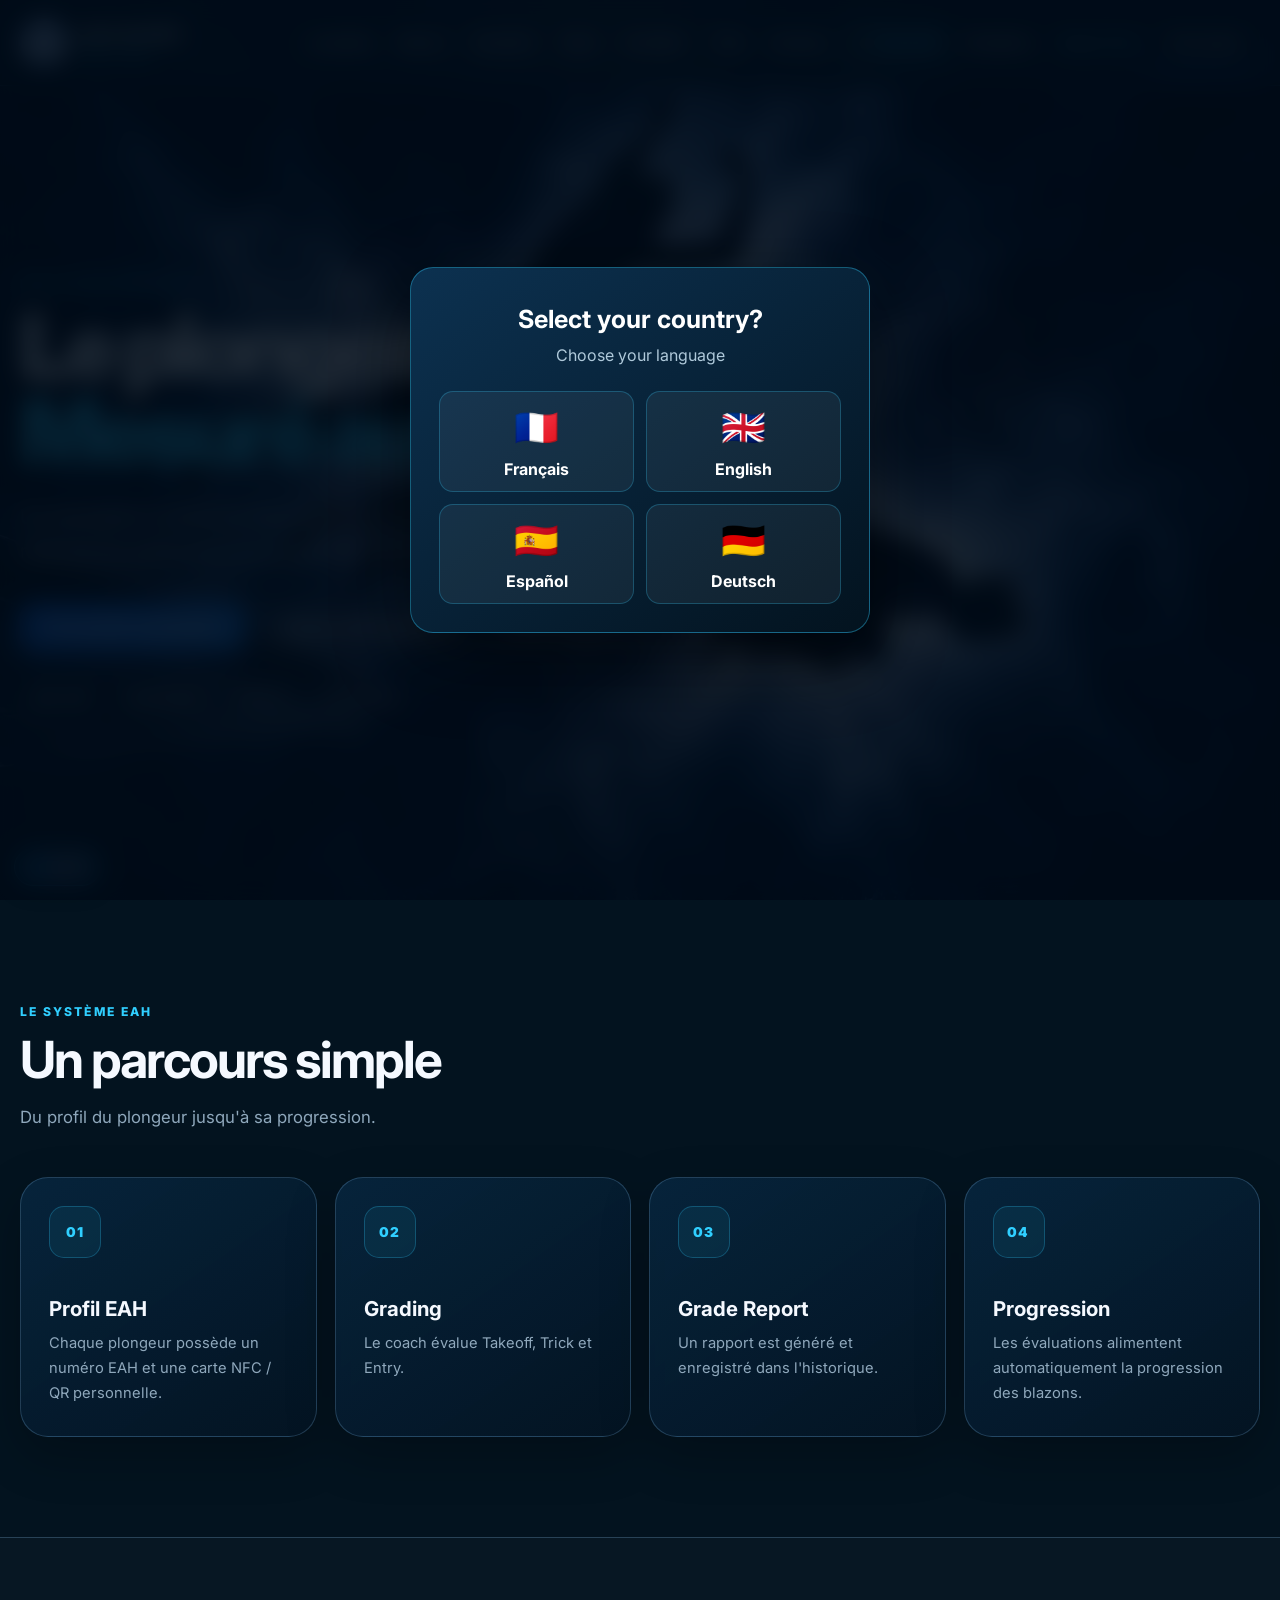
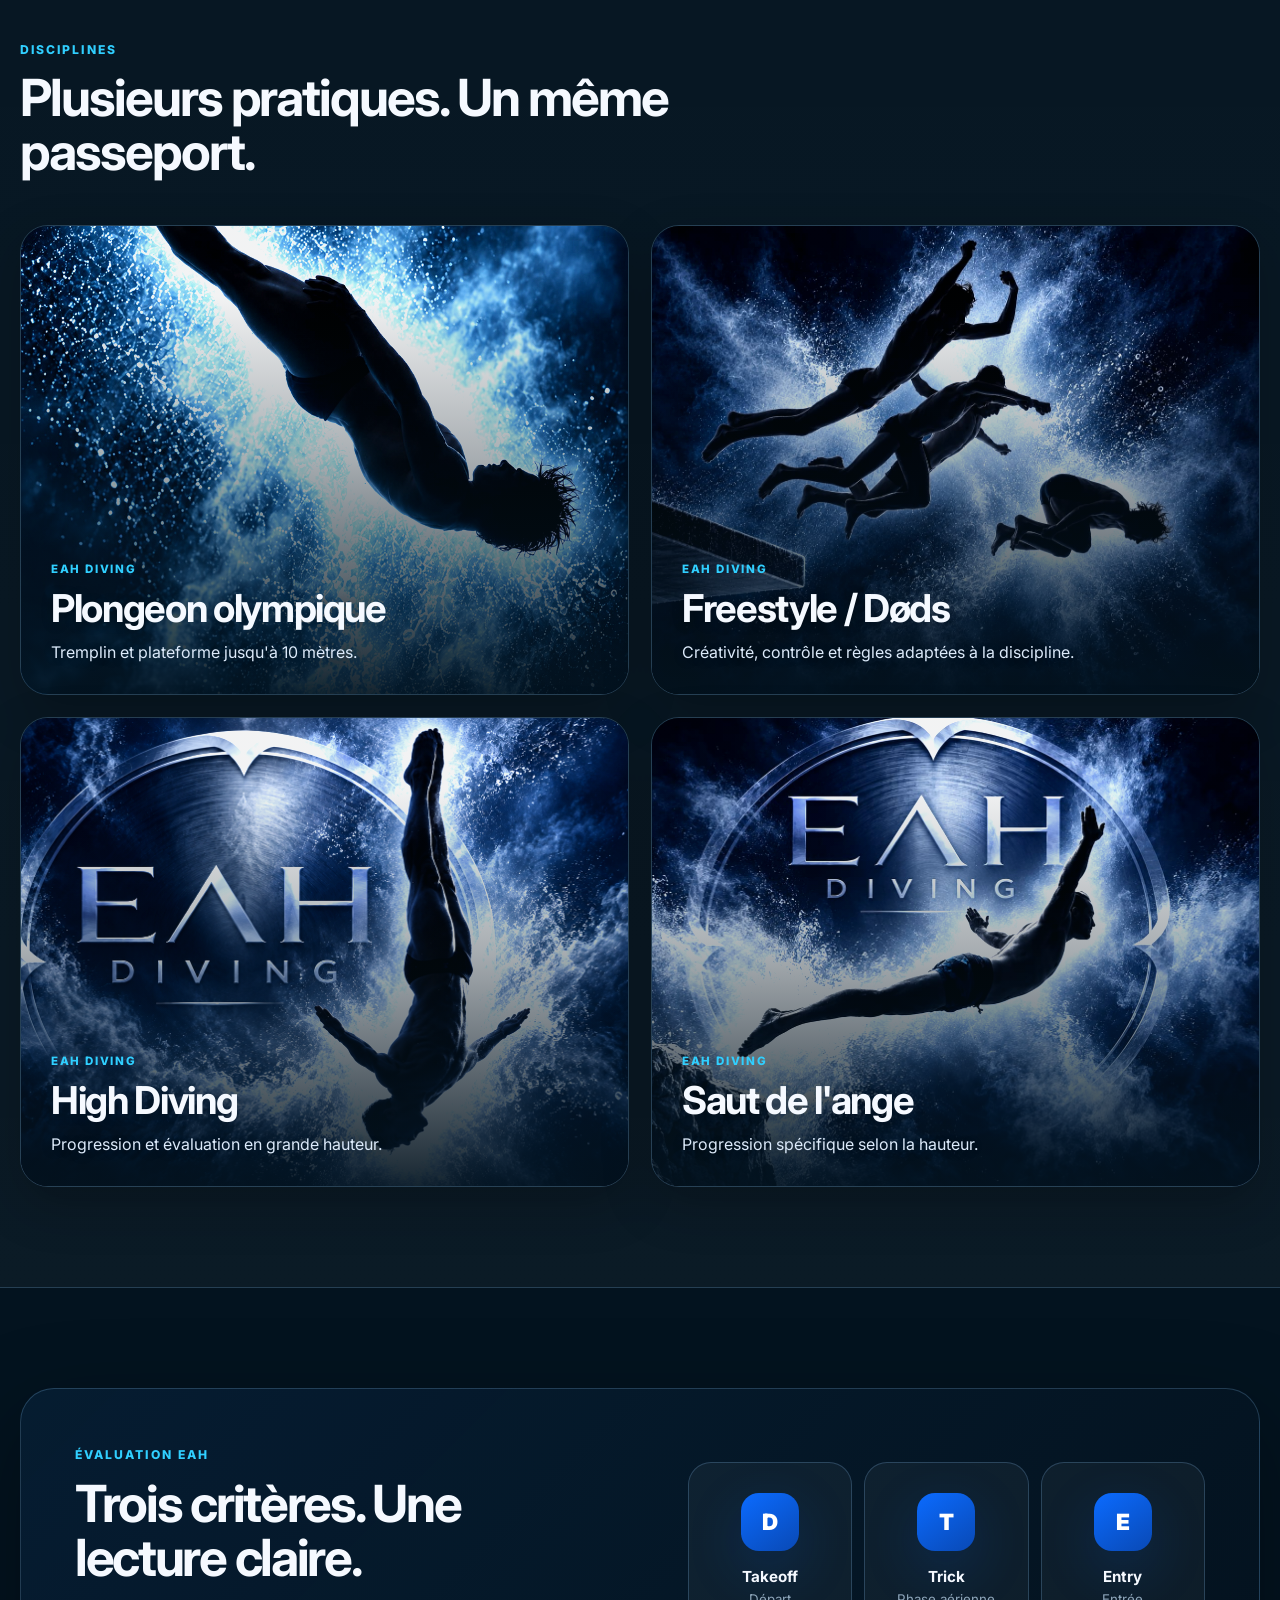
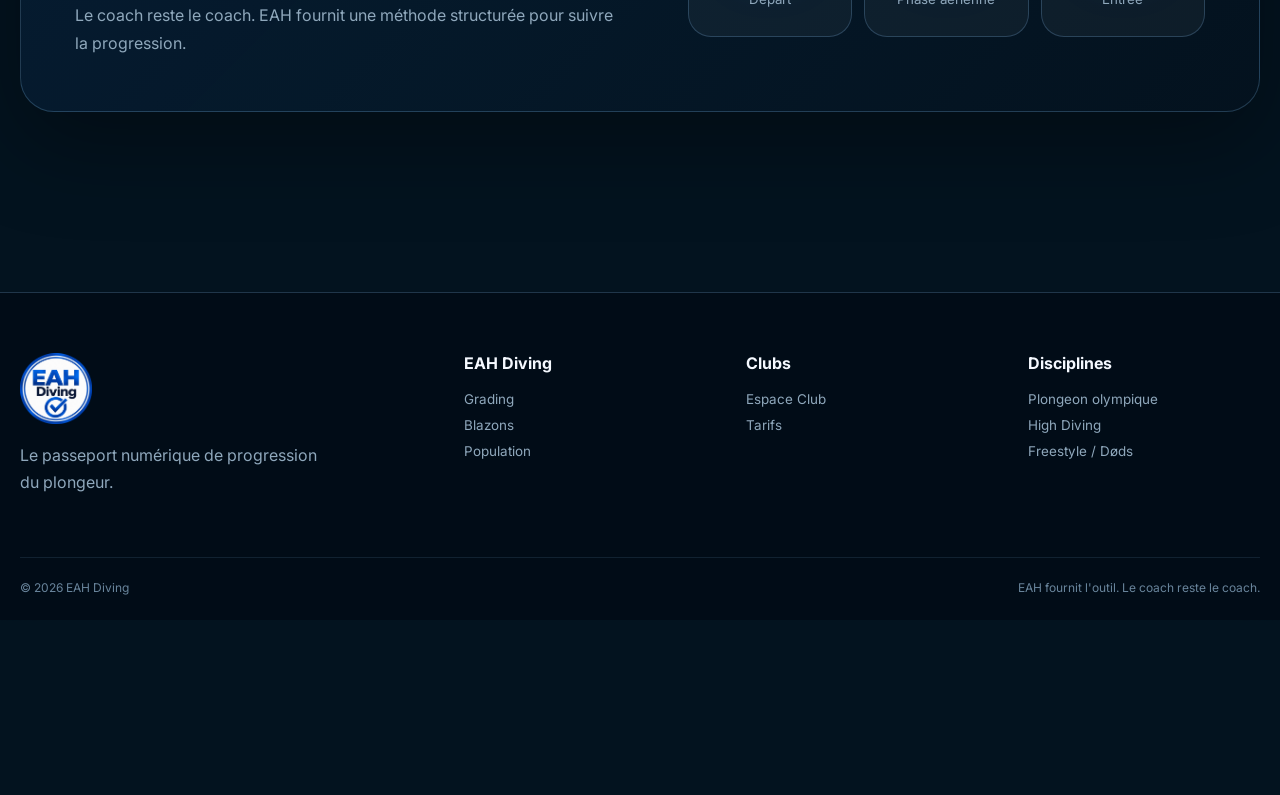
==== commit b68fe534: "Update index.html" ====
--- a/index.html
+++ b/index.html
@@ -6637,6 +6637,43 @@
     )
   );
 
+/* EAH DIVING - SOUMETTRE UN PLONGEON DEPUIS GRADINGS */
+
+if (owner && panels.gradings) {
+  const submitButton = document.createElement("button");
+
+  submitButton.type = "button";
+  submitButton.className = "eah-diver-main-button";
+  submitButton.textContent = "🏅 Soumettre un plongeon au grading";
+
+  submitButton.style.cssText = `
+    display:block;
+    width:100%;
+    max-width:420px;
+    margin:18px 0;
+    padding:15px;
+    border:1px solid #35bfff;
+    border-radius:13px;
+    background:#087cff;
+    color:white;
+    font-weight:800;
+    cursor:pointer;
+  `;
+
+  submitButton.addEventListener("click", function () {
+    const existingButton =
+      document.getElementById("openDiverGradingRequest");
+
+    if (existingButton) {
+      existingButton.click();
+    } else {
+      alert("Le formulaire de grading n'est pas disponible.");
+    }
+  });
+
+  panels.gradings.appendChild(submitButton);
+}
+
   /*
     NOTIFICATIONS
     Le système existant reste conservé.
@@ -7935,6 +7972,203 @@
 
 <!-- FIN CORRECTIF MENU MOBILE V1 -->
 
+<!-- ==================================================
+ EAH DIVING - CORRECTIF NAVIGATION PROFIL NFC MOBILE V2
+================================================== -->
+
+<style>
+#eahDiverOnlyApp.eah-profile-closed {
+  display: none !important;
+  visibility: hidden !important;
+  pointer-events: none !important;
+}
+
+#eahProfileExitButton {
+  display: flex;
+  align-items: center;
+  justify-content: center;
+  width: 100%;
+  max-width: 1120px;
+  min-height: 48px;
+  margin: 0 auto 16px;
+  padding: 12px 18px;
+  border: 1px solid #40bfff;
+  border-radius: 13px;
+  background: #103b5b;
+  color: white;
+  font: 700 15px Arial, sans-serif;
+  cursor: pointer;
+}
+
+#eahProfileExitButton:hover {
+  background: #086bba;
+}
+
+@media(max-width:768px) {
+  #eahProfileExitButton {
+    position: relative;
+    z-index: 5;
+    width: 100%;
+  }
+}
+</style>
+
+<script id="eah-profile-navigation-fix-v2">
+(function () {
+  "use strict";
+
+  if (window.__EAH_PROFILE_NAV_FIX_V2__) return;
+  window.__EAH_PROFILE_NAV_FIX_V2__ = true;
+
+  let profileClosed = false;
+
+  function profile() {
+    return document.getElementById("eahDiverOnlyApp");
+  }
+
+  function closeProfile() {
+    profileClosed = true;
+
+    const app = profile();
+    if (app) {
+      app.classList.add("eah-profile-closed");
+      app.setAttribute("aria-hidden", "true");
+    }
+
+    const navigation =
+      document.getElementById("navigation");
+
+    navigation?.classList.remove("open");
+
+    const menu = document.getElementById("mobileMenu");
+    menu?.setAttribute("aria-expanded", "false");
+
+    // Ferme également la messagerie si elle est ouverte.
+    const chat = document.getElementById("eahMsgOverlay");
+    if (chat && !chat.hidden) {
+      document.getElementById("eahMsgClose")?.click();
+    }
+
+    document.body.style.overflow = "";
+    document.documentElement.style.overflow = "";
+  }
+
+  function showProfile() {
+    profileClosed = false;
+
+    const app = profile();
+    if (app) {
+      app.classList.remove("eah-profile-closed");
+      app.removeAttribute("aria-hidden");
+    }
+  }
+
+  function exploreSite() {
+    closeProfile();
+
+    // Réutilise la navigation existante du site.
+    const homeLink = document.querySelector(
+      '[data-page="accueil"]'
+    );
+
+    if (homeLink) {
+      homeLink.click();
+    } else {
+      location.hash = "accueil";
+    }
+
+    window.scrollTo(0, 0);
+  }
+
+  function installExitButton() {
+    const app = profile();
+    if (!app) return;
+
+    if (profileClosed) {
+      app.classList.add("eah-profile-closed");
+    }
+
+    const shell = app.querySelector(
+      ".eah-diver-only-shell"
+    );
+
+    if (!shell) return;
+
+    if (shell.querySelector("#eahProfileExitButton")) {
+      return;
+    }
+
+    const button = document.createElement("button");
+    button.id = "eahProfileExitButton";
+    button.type = "button";
+    button.textContent = "🌐 Explorer le site EAH Diving";
+
+    button.addEventListener("click", exploreSite);
+
+    shell.prepend(button);
+  }
+
+  // Quand l'utilisateur choisit une rubrique,
+  // le profil ne doit plus recouvrir la page.
+  document.addEventListener("click", function (event) {
+    const link = event.target.closest("[data-page]");
+    if (!link) return;
+
+    const destination = link.dataset.page;
+
+    if (destination === "profil") {
+      showProfile();
+    } else {
+      closeProfile();
+    }
+  }, true);
+
+  // Retour vers le profil via navigation.
+  window.addEventListener("hashchange", function () {
+    if (location.hash === "#profil") {
+      showProfile();
+    } else if (location.hash) {
+      closeProfile();
+    }
+  });
+
+  // Les profils sont générés dynamiquement.
+  let pending = false;
+
+  const observer = new MutationObserver(function () {
+    if (pending) return;
+    pending = true;
+
+    requestAnimationFrame(function () {
+      pending = false;
+      installExitButton();
+    });
+  });
+
+  function init() {
+    observer.observe(document.body, {
+      childList: true,
+      subtree: true
+    });
+
+    installExitButton();
+  }
+
+  if (document.readyState === "loading") {
+    document.addEventListener("DOMContentLoaded", init);
+  } else {
+    init();
+  }
+
+  window.EAH_PROFILE_NAV = {
+    close: closeProfile,
+    open: showProfile,
+    explore: exploreSite
+  };
+})();
+</script>
+<!-- FIN CORRECTIF NAVIGATION PROFIL NFC -->
+
 
 </body>
 </html>
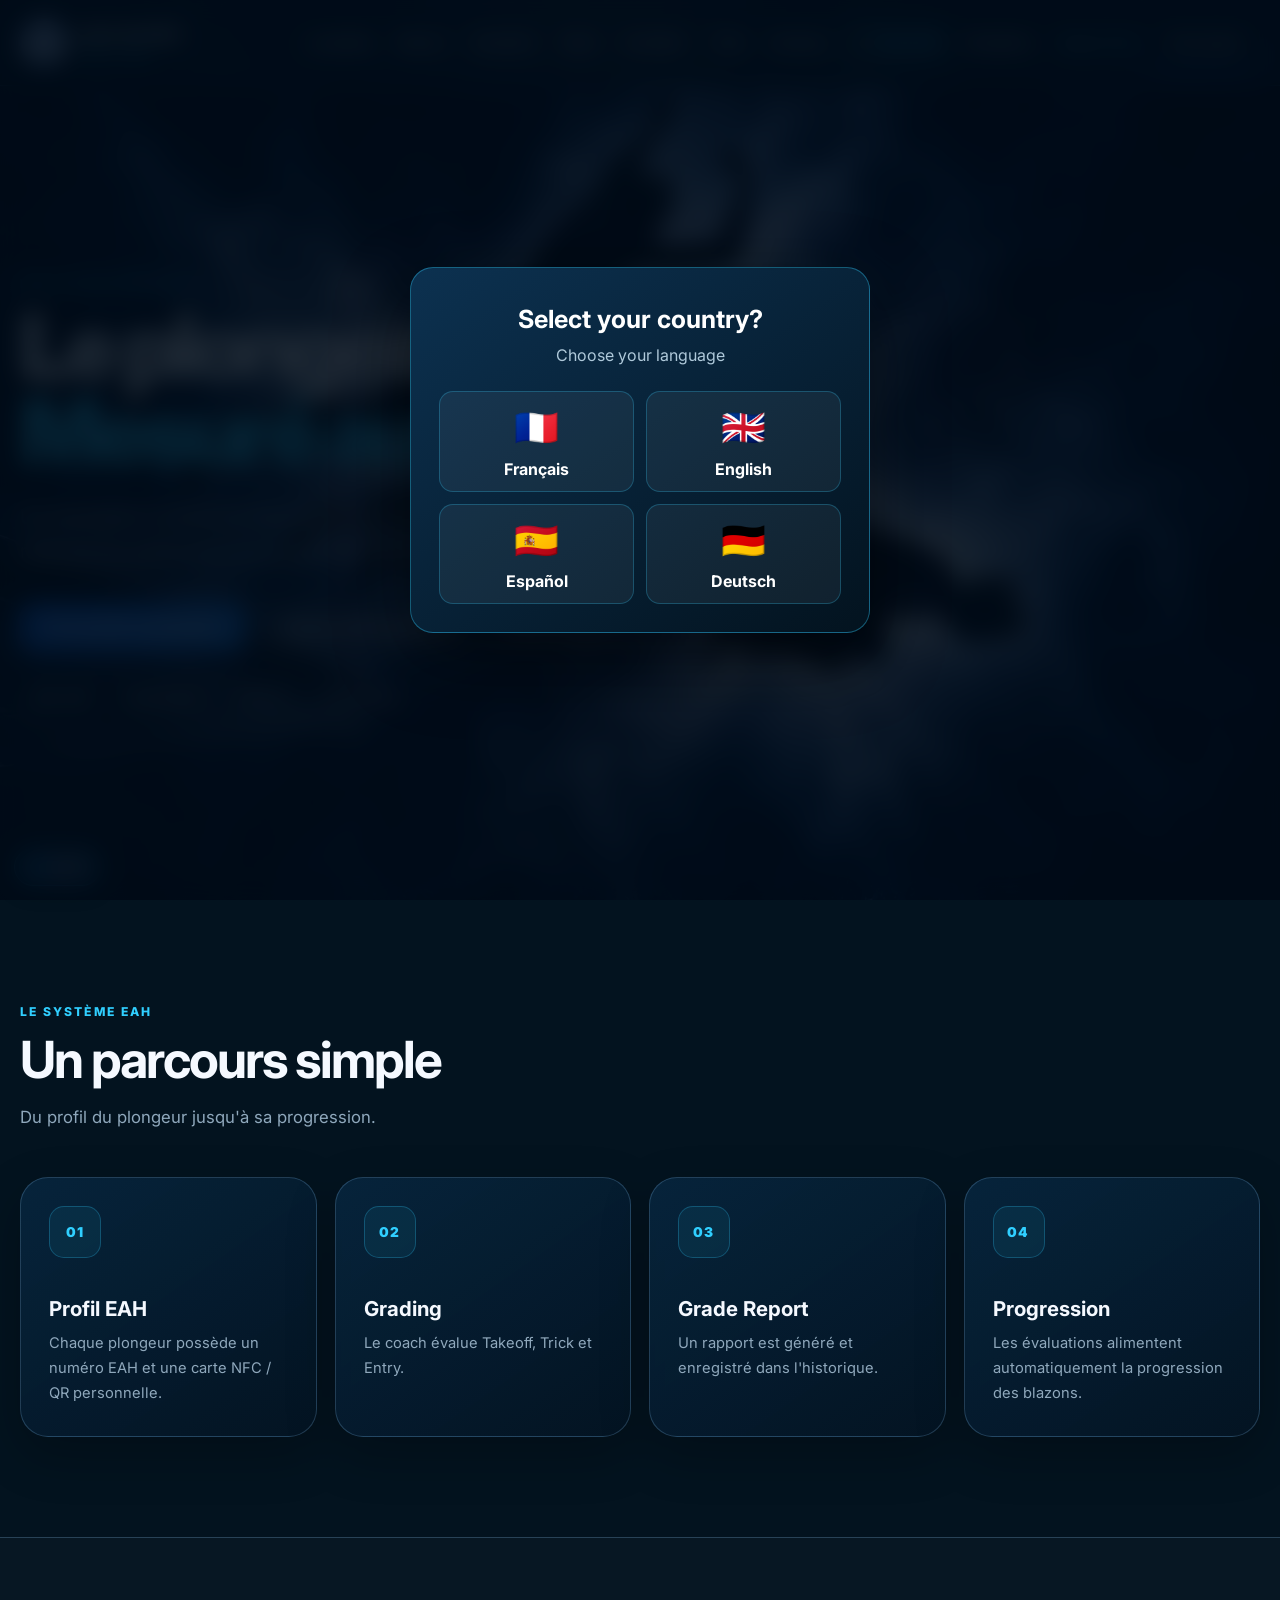
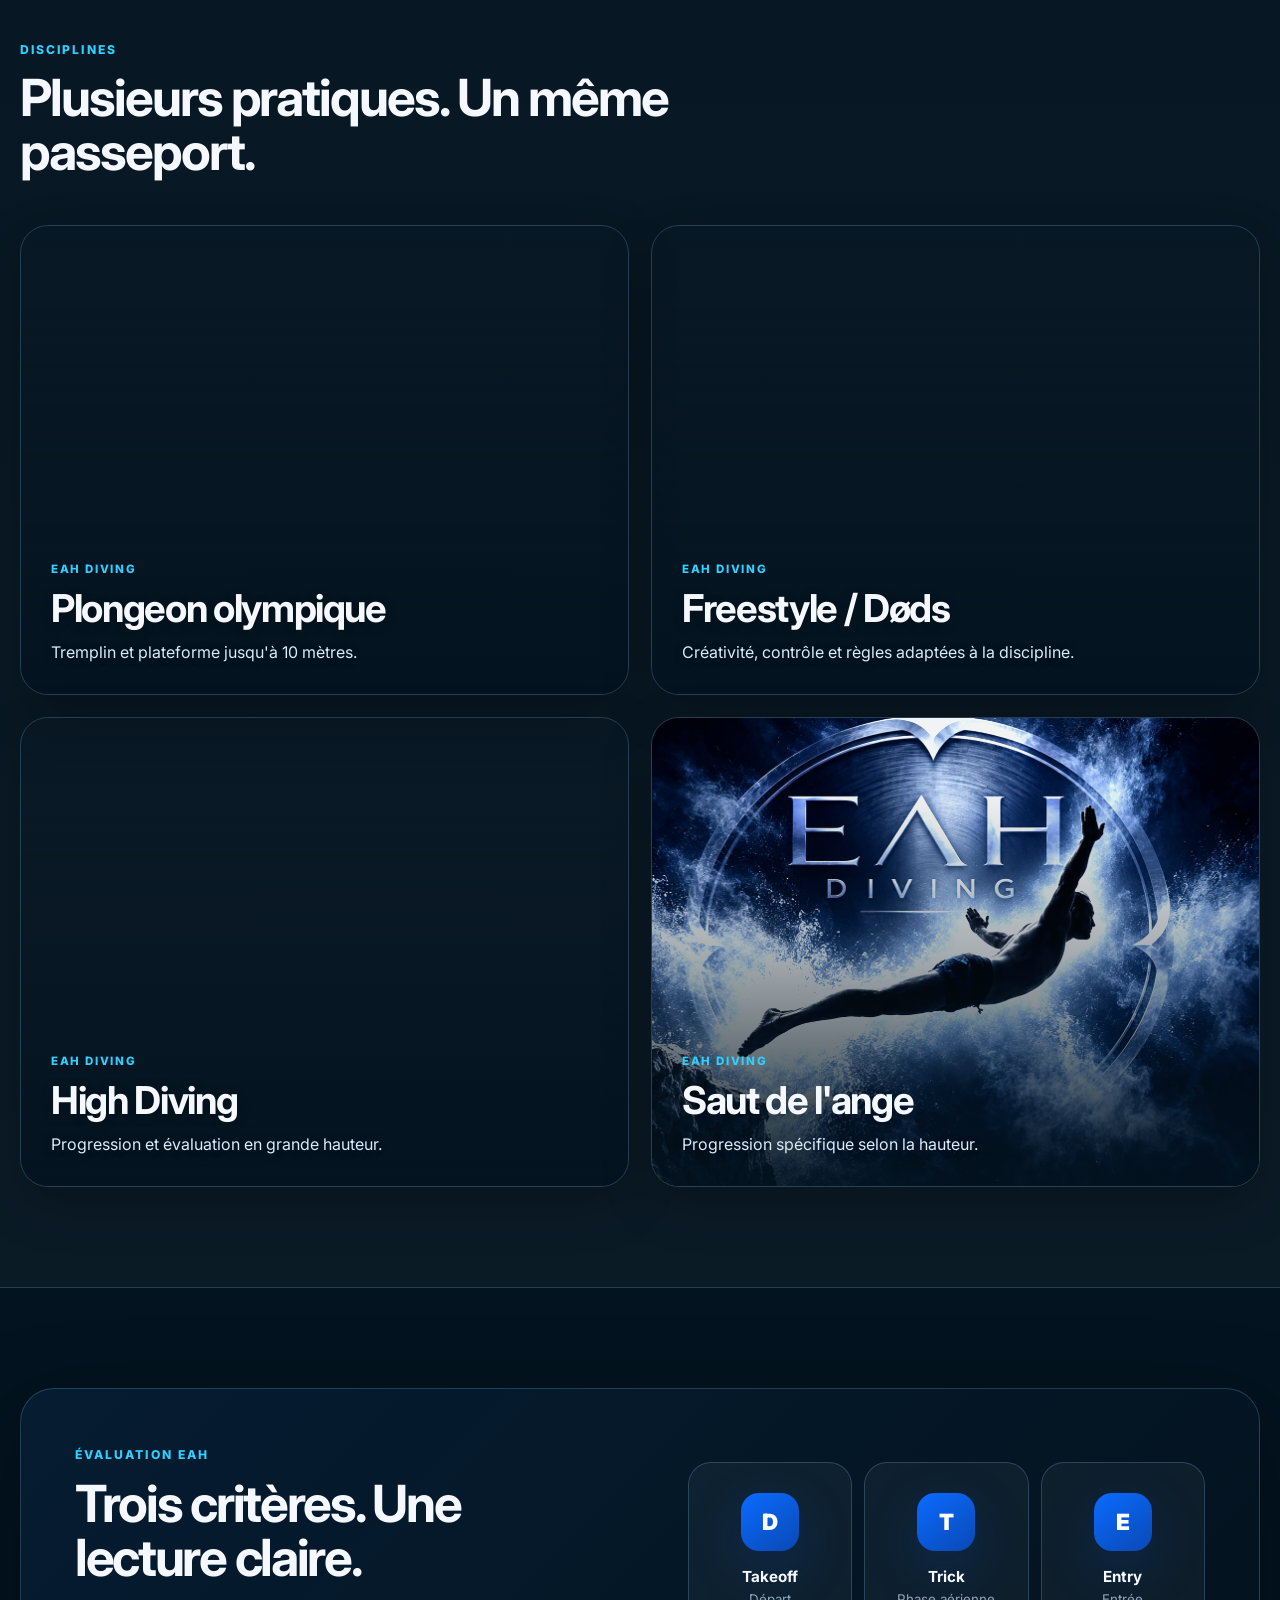
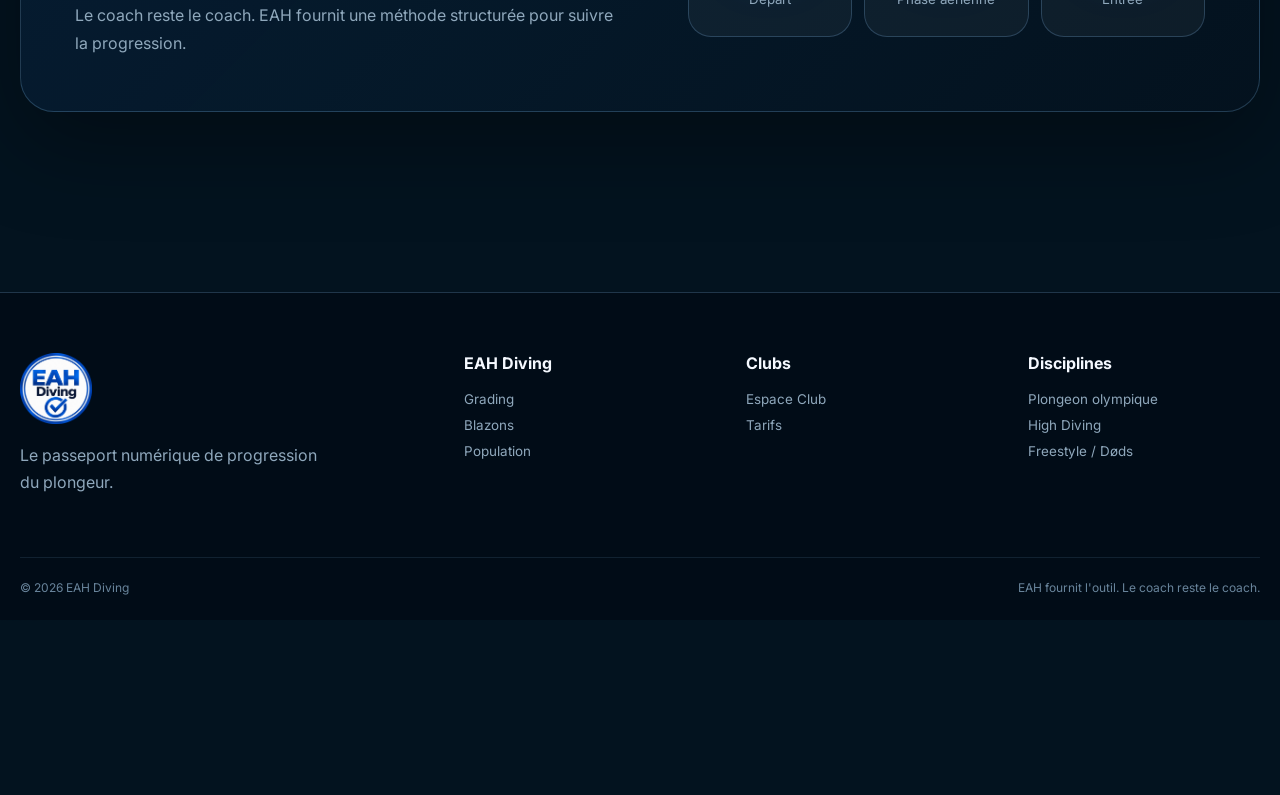
==== commit 0418b4a8: "Update index.html" ====
--- a/index.html
+++ b/index.html
@@ -8011,6 +8011,63 @@
     width: 100%;
   }
 }
+  
+/* EAH DIVING - NAVIGATION PROFIL PREMIUM V10 */
+
+#eahV7 .v7-tabs {
+  position: sticky !important;
+  top: 0;
+  z-index: 50;
+  display: flex !important;
+  flex-wrap: nowrap !important;
+  gap: 5px !important;
+  overflow-x: auto !important;
+  overflow-y: hidden !important;
+  padding: 10px 6px !important;
+  margin: 0 0 16px !important;
+  background: #061e33 !important;
+  border-bottom: 1px solid #2b6587;
+  scrollbar-width: none;
+  -webkit-overflow-scrolling: touch;
+}
+
+#eahV7 .v7-tabs::-webkit-scrollbar {
+  display: none;
+}
+
+#eahV7 .v7-tab,
+#eahV7 .eah-profile-chat-button {
+  flex: 0 0 auto !important;
+  min-width: 105px;
+  padding: 12px 10px !important;
+  font-size: 12px !important;
+  border-radius: 10px !important;
+  white-space: nowrap !important;
+}
+
+#eahV7 .v7-tab[aria-selected="true"] {
+  background: #087cff !important;
+  border-color: #59d2ff !important;
+}
+
+#eahV7 .v7-panel[hidden] {
+  display: none !important;
+}
+
+@media(max-width:600px) {
+  #eahV7 .v7-tabs {
+    top: 0;
+    margin-left: -8px !important;
+    margin-right: -8px !important;
+  }
+
+  #eahV7 .v7-tab,
+  #eahV7 .eah-profile-chat-button {
+    min-width: 95px;
+    font-size: 11px !important;
+  }
+}
+
 </style>
 
 <script id="eah-profile-navigation-fix-v2">
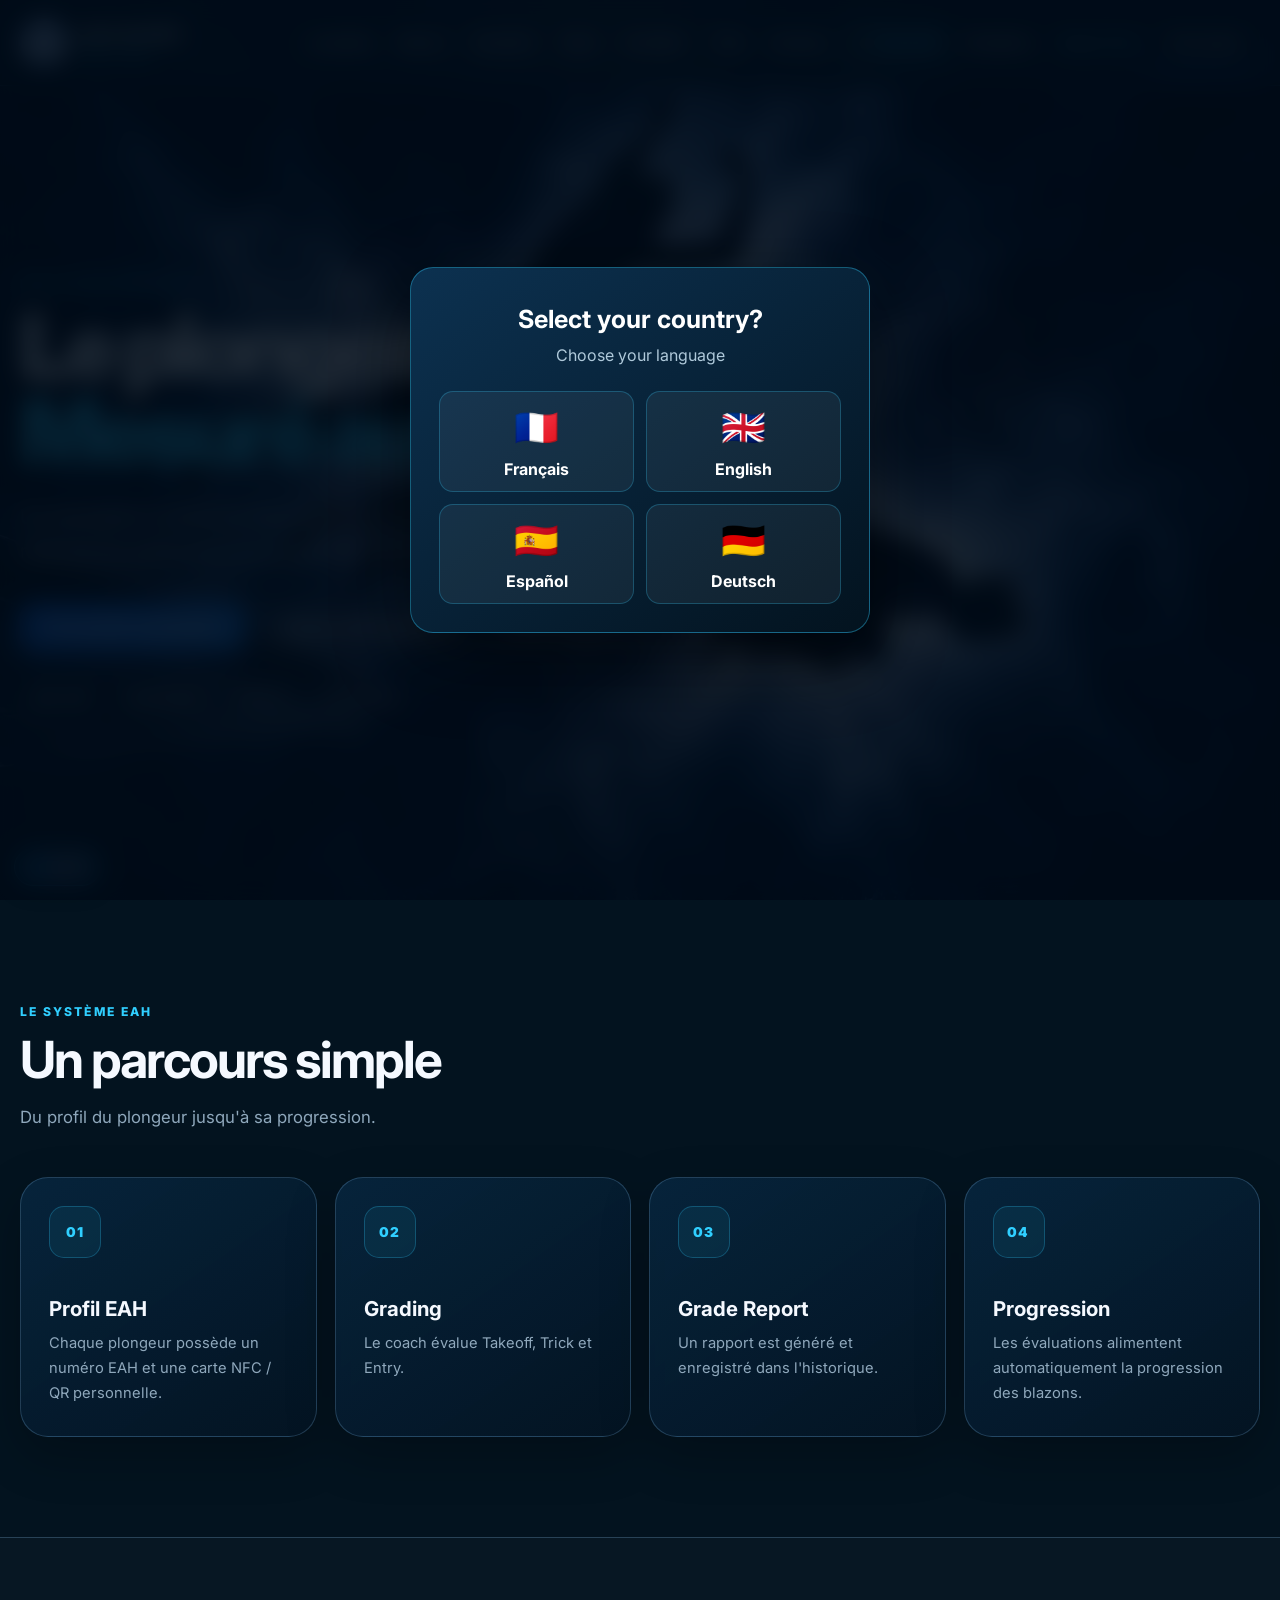
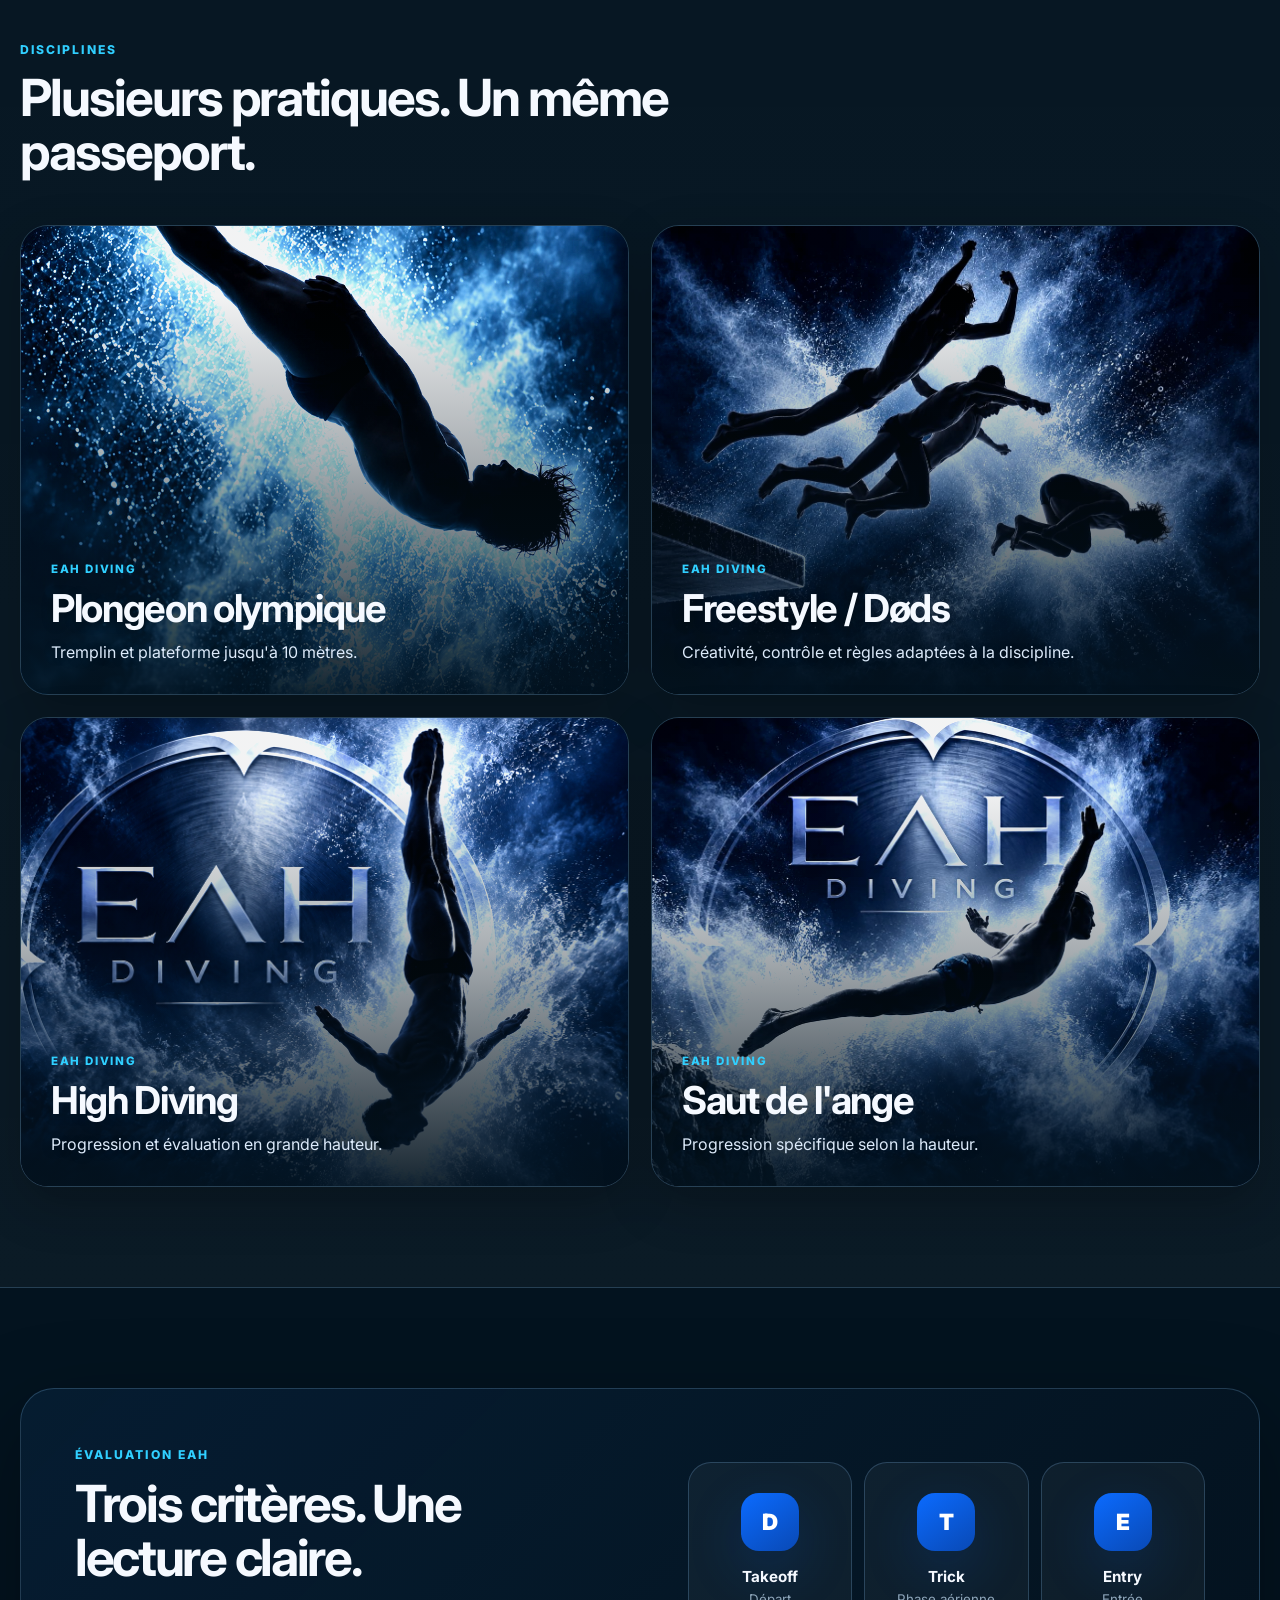
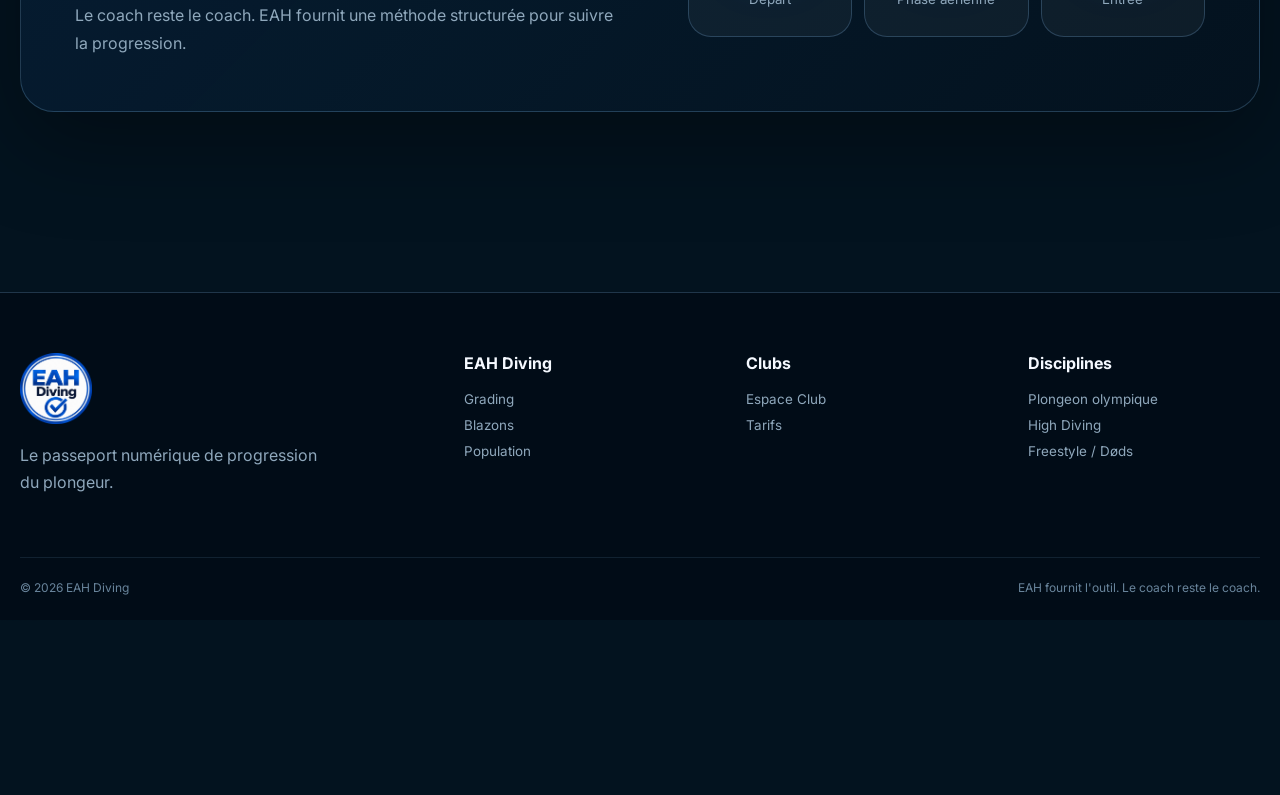
==== commit afb9e64d: "Update index.html" ====
--- a/index.html
+++ b/index.html
@@ -7857,120 +7857,6 @@
 
 <!-- FIN BOUTON MESSAGERIE PROFIL V8 -->
 
-<!-- ==========================================
- EAH DIVING - CORRECTIF MENU MOBILE V1
- Ferme le menu sans bloquer la navigation
-========================================== -->
-
-<style>
-@media (max-width: 768px) {
-  #navigation:not(.open) {
-    pointer-events: none;
-  }
-
-  #navigation.open {
-    pointer-events: auto;
-    max-height: calc(100dvh - 75px);
-    overflow-y: auto;
-    overscroll-behavior: contain;
-    -webkit-overflow-scrolling: touch;
-  }
-
-  #mobileMenu {
-    position: relative;
-    z-index: 1001;
-    cursor: pointer;
-    touch-action: manipulation;
-  }
-}
-</style>
-
-<script id="eah-mobile-menu-fix-v1">
-(function () {
-  "use strict";
-
-  if (window.__EAH_MOBILE_MENU_FIX_V1__) return;
-  window.__EAH_MOBILE_MENU_FIX_V1__ = true;
-
-  const menu = document.getElementById("navigation");
-  const toggle = document.getElementById("mobileMenu");
-
-  if (!menu || !toggle) return;
-
-  function closeMenu() {
-    menu.classList.remove("open");
-    toggle.setAttribute("aria-expanded", "false");
-    toggle.setAttribute("aria-label", "Ouvrir le menu");
-  }
-
-  function syncMenu() {
-    const opened = menu.classList.contains("open");
-
-    toggle.setAttribute("aria-expanded", String(opened));
-    toggle.setAttribute(
-      "aria-label",
-      opened ? "Fermer le menu" : "Ouvrir le menu"
-    );
-  }
-
-  // Conserve le fonctionnement existant
-  // du bouton hamburger.
-  toggle.addEventListener("click", function () {
-    requestAnimationFrame(syncMenu);
-  });
-
-  // Ferme le menu après sélection d'une page.
-  menu.addEventListener("click", function (event) {
-    const link = event.target.closest("a");
-
-    if (link) {
-      closeMenu();
-    }
-  });
-
-  // Ferme le menu en touchant l'extérieur.
-  document.addEventListener("pointerdown", function (event) {
-    if (!menu.classList.contains("open")) return;
-
-    if (
-      menu.contains(event.target) ||
-      toggle.contains(event.target)
-    ) {
-      return;
-    }
-
-    closeMenu();
-  });
-
-  // Ferme le menu après navigation.
-  window.addEventListener("hashchange", closeMenu);
-  window.addEventListener("popstate", closeMenu);
-
-  // Ferme le menu avec Échap.
-  document.addEventListener("keydown", function (event) {
-    if (event.key === "Escape") {
-      closeMenu();
-    }
-  });
-
-  // Ferme le menu quand on revient sur l'onglet.
-  document.addEventListener("visibilitychange", function () {
-    if (!document.hidden) closeMenu();
-  });
-
-  // Évite qu'un ancien menu mobile reste ouvert
-  // après passage en affichage tablette/ordinateur.
-  window.addEventListener("resize", function () {
-    if (window.innerWidth > 768) {
-      closeMenu();
-    }
-  });
-
-  syncMenu();
-})();
-</script>
-
-<!-- FIN CORRECTIF MENU MOBILE V1 -->
 
 <!-- ==================================================
  EAH DIVING - CORRECTIF NAVIGATION PROFIL NFC MOBILE V2
@@ -8226,6 +8112,1084 @@
 </script>
 <!-- FIN CORRECTIF NAVIGATION PROFIL NFC -->
 
+<!-- ==================================================
+ EAH DIVING - PROFIL PREMIUM V10
+ NAVIGATION + VIDÉOS + GRADINGS + NOTIFICATIONS
+================================================== -->
+
+<style id="eah-premium-v10-style">
+
+/* Fermeture réelle du profil plein écran */
+#eahDiverOnlyApp.eah-v10-closed {
+  display: none !important;
+  visibility: hidden !important;
+  pointer-events: none !important;
+}
+
+/* Barre de navigation du profil */
+#eahV7 .v7-tabs {
+  position: sticky !important;
+  top: 0 !important;
+  z-index: 100 !important;
+  display: flex !important;
+  flex-wrap: nowrap !important;
+  gap: 5px !important;
+  width: 100% !important;
+  padding: 10px 5px !important;
+  margin: 0 0 14px !important;
+  overflow-x: auto !important;
+  overflow-y: hidden !important;
+  background: #061e33 !important;
+  border-bottom: 1px solid #2d7195;
+  scrollbar-width: none;
+}
+
+#eahV7 .v7-tabs::-webkit-scrollbar {
+  display: none;
+}
+
+#eahV7 .v7-tab,
+#eahV7 .eah-profile-chat-button {
+  flex: 0 0 auto !important;
+  min-width: 100px !important;
+  padding: 12px 10px !important;
+  font-size: 12px !important;
+  white-space: nowrap !important;
+  border-radius: 10px !important;
+}
+
+#eahV7 .v7-panel[hidden] {
+  display: none !important;
+}
+
+/* Cartes premium */
+.eah-v10-card {
+  padding: 16px;
+  margin: 12px 0;
+  border: 1px solid #295c7d;
+  border-radius: 15px;
+  background: #0d2b43;
+  color: #fff;
+}
+
+.eah-v10-card h3 {
+  margin: 0 0 8px;
+  font-size: 16px;
+}
+
+.eah-v10-card p {
+  margin: 7px 0;
+  color: #b9d5e5;
+  font-size: 13px;
+}
+
+.eah-v10-btn {
+  display: inline-flex;
+  align-items: center;
+  justify-content: center;
+  gap: 7px;
+  min-height: 43px;
+  padding: 11px 15px;
+  border: 1px solid #48bfff;
+  border-radius: 10px;
+  background: #087cff;
+  color: white;
+  font: 700 13px Arial,sans-serif;
+  cursor: pointer;
+  text-decoration: none;
+}
+
+.eah-v10-btn.secondary {
+  background: #143b56;
+}
+
+.eah-v10-btn.danger {
+  background: #67313b;
+  border-color: #b96570;
+}
+
+#eahV10Exit {
+  position: sticky;
+  top: 0;
+  z-index: 120;
+  width: 100%;
+  margin: 0 0 12px;
+  padding: 12px;
+  border: 1px solid #39baff;
+  border-radius: 12px;
+  background: #103b5b;
+  color: white;
+  font-weight: 800;
+  cursor: pointer;
+}
+
+.eah-v10-video {
+  display: block;
+  width: 100%;
+  max-height: 360px;
+  margin: 12px 0;
+  border-radius: 12px;
+  background: #000;
+}
+
+.eah-v10-empty {
+  padding: 18px;
+  color: #bad7e8;
+  text-align: center;
+}
+
+@media(max-width:600px) {
+  #eahV7 .v7-panel {
+    padding: 14px !important;
+  }
+
+  #eahV7 .v7-tab,
+  #eahV7 .eah-profile-chat-button {
+    min-width: 92px !important;
+    font-size: 11px !important;
+  }
+}
+</style>
+
+<script id="eah-premium-v10-script">
+(() => {
+  "use strict";
+
+  if (window.__EAH_PREMIUM_V10__) return;
+  window.__EAH_PREMIUM_V10__ = true;
+
+  const $ = (selector, root=document) =>
+    root.querySelector(selector);
+
+  const $$ = (selector, root=document) =>
+    Array.from(root.querySelectorAll(selector));
+
+  const params = new URLSearchParams(location.search);
+  const eahId = (params.get("id") || "").trim();
+
+  let supabaseClient = null;
+  let privatePin = "";
+  let dashboard = null;
+  let initializedRoot = null;
+  let profileClosed = false;
+  let loading = false;
+
+  function getClient() {
+    if (supabaseClient) return supabaseClient;
+
+    const config = window.EAH_CONFIG || {};
+
+    if (!window.supabase?.createClient ||
+        !config.SUPABASE_URL ||
+        !config.SUPABASE_PUBLISHABLE_KEY) {
+      throw new Error("Configuration Supabase indisponible");
+    }
+
+    supabaseClient = window.supabase.createClient(
+      config.SUPABASE_URL,
+      config.SUPABASE_PUBLISHABLE_KEY,
+      {
+        auth: {
+          persistSession: true,
+          autoRefreshToken: true
+        }
+      }
+    );
+
+    return supabaseClient;
+  }
+
+  async function callProfile(action="LOAD", notificationId=null) {
+    const {data,error} = await getClient().rpc(
+      "eah_profile_v10",
+      {
+        p_eah_id:eahId,
+        p_pin:privatePin,
+        p_action:action,
+        p_notification_id:notificationId
+      }
+    );
+
+    if (error) throw error;
+    if (!data?.ok) {
+      throw new Error(data?.error || "Accès refusé");
+    }
+
+    return data;
+  }
+
+  function el(tag, className="", text="") {
+    const node = document.createElement(tag);
+    if (className) node.className = className;
+    if (text) node.textContent = text;
+    return node;
+  }
+
+  function button(label, callback, type="") {
+    const node = el(
+      "button",
+      "eah-v10-btn " + type,
+      label
+    );
+
+    node.type = "button";
+    node.addEventListener("click", callback);
+    return node;
+  }
+
+  function card(title) {
+    const node = el("article","eah-v10-card");
+    node.appendChild(el("h3","",title));
+    return node;
+  }
+
+  function empty(container, message) {
+    container.appendChild(
+      el("p","eah-v10-empty",message)
+    );
+  }
+
+  function formatDate(value) {
+    if (!value) return "";
+    const date = new Date(value);
+    return Number.isNaN(date.getTime())
+      ? ""
+      : date.toLocaleString("fr-FR");
+  }
+
+  function validUrl(raw) {
+    try {
+      const url = new URL(raw,location.href);
+      return ["https:","http:"].includes(url.protocol)
+        ? url.href
+        : null;
+    } catch (_) {
+      return null;
+    }
+  }
+
+  function closeProfile() {
+    profileClosed = true;
+
+    const app = $("#eahDiverOnlyApp");
+    if (app) {
+      app.classList.add("eah-v10-closed");
+      app.setAttribute("aria-hidden","true");
+    }
+
+    $("#navigation")?.classList.remove("open");
+    $("#mobileMenu")?.setAttribute("aria-expanded","false");
+
+    document.body.style.overflow = "";
+    document.documentElement.style.overflow = "";
+  }
+
+  function openProfile() {
+    profileClosed = false;
+
+    const app = $("#eahDiverOnlyApp");
+    if (app) {
+      app.classList.remove("eah-v10-closed");
+      app.removeAttribute("aria-hidden");
+    }
+  }
+
+  function explore() {
+    closeProfile();
+
+    const home = $('[data-page="accueil"]');
+    if (home) {
+      home.click();
+    } else {
+      location.hash = "accueil";
+    }
+
+    window.scrollTo(0,0);
+  }
+
+  function installExit() {
+    const app = $("#eahDiverOnlyApp");
+    if (!app) return;
+
+    if (profileClosed) {
+      app.classList.add("eah-v10-closed");
+    }
+
+    const shell = $(".eah-diver-only-shell",app);
+    if (!shell || $("#eahV10Exit",shell)) return;
+
+    const exit = button(
+      "🌐 Explorer le site EAH Diving",
+      explore
+    );
+
+    exit.id = "eahV10Exit";
+    shell.prepend(exit);
+  }
+
+  function updateCounters(root, data) {
+    const stats = $$(".v7-stat",root);
+
+    stats.forEach(stat => {
+      const label = $("span",stat)?.textContent
+        .trim().toLowerCase();
+
+      const number = $("strong",stat);
+      if (!number) return;
+
+      if (label === "vidéos") {
+        number.textContent = data.video_count;
+      }
+
+      if (label === "gradings") {
+        number.textContent = data.grading_count;
+      }
+    });
+  }
+
+  function renderVideos(root, data) {
+    const panel = $("#eahV7-videos",root);
+    if (!panel) return;
+
+    panel.replaceChildren(
+      el("h2","","🎬 Mes vidéos")
+    );
+
+    const videos = data.videos || [];
+
+    if (!videos.length) {
+      empty(panel,"Aucune vidéo associée à ce profil.");
+      return;
+    }
+
+    videos.forEach(item => {
+      const box = card(item.title || "Plongeon");
+
+      box.appendChild(
+        el("p","",item.discipline || "")
+      );
+
+      const url = validUrl(item.url);
+
+      if (url) {
+        const youtube = url.match(
+          /(?:youtube\.com\/watch\?v=|youtu\.be\/)([\w-]{11})/
+        );
+
+        if (youtube) {
+          const link = document.createElement("a");
+          link.href = url;
+          link.target = "_blank";
+          link.rel = "noopener noreferrer";
+          link.className = "eah-v10-btn";
+          link.textContent = "▶ Voir la vidéo";
+          box.appendChild(link);
+        } else if (/\.(mp4|webm)(\?|$)/i.test(url)) {
+          const player = document.createElement("video");
+          player.src = url;
+          player.controls = true;
+          player.preload = "none";
+          player.className = "eah-v10-video";
+          box.appendChild(player);
+        } else {
+          const link = document.createElement("a");
+          link.href = url;
+          link.target = "_blank";
+          link.rel = "noopener noreferrer";
+          link.className = "eah-v10-btn";
+          link.textContent = "Ouvrir la vidéo";
+          box.appendChild(link);
+        }
+      }
+
+      panel.appendChild(box);
+    });
+  }
+
+  function renderGradings(root, data) {
+    const panel = $("#eahV7-gradings",root);
+    if (!panel) return;
+
+    panel.replaceChildren(
+      el("h2","","🏅 Mes Grade Reports")
+    );
+
+    const reports = data.reports || [];
+
+    if (!reports.length) {
+      empty(panel,"Aucun Grade Report enregistré.");
+    }
+
+    reports.forEach((item,index) => {
+      const box = card(
+        "Grade Report n°" + (index+1)
+      );
+
+      box.appendChild(
+        el("p","",formatDate(item.created_at))
+      );
+
+      if (item.verified) {
+        box.appendChild(
+          el("p","","✓ Grade Report vérifié")
+        );
+      }
+
+      const url = validUrl(item.pdf_url);
+
+      if (url) {
+        const link = document.createElement("a");
+        link.href = url;
+        link.target = "_blank";
+        link.rel = "noopener noreferrer";
+        link.className = "eah-v10-btn";
+        link.textContent = "📄 Ouvrir le Grade Report";
+        box.appendChild(link);
+      }
+
+      panel.appendChild(box);
+    });
+
+    panel.appendChild(
+      button("➕ Soumettre un plongeon",() => {
+        const existing =
+          $("#openDiverGradingRequest") ||
+          $$(".eah-diver-main-button")
+            .find(b => /grading|soumettre/i.test(b.textContent));
+
+        if (existing) {
+          existing.click();
+        } else {
+          alert(
+            "Le formulaire de soumission existant " +
+            "n'a pas été trouvé."
+          );
+        }
+      })
+    );
+  }
+
+  async function hideNotification(id,root) {
+    if (!confirm("Supprimer cette notification de ta liste ?")) {
+      return;
+    }
+
+    try {
+      await callProfile("HIDE_NOTIFICATION",id);
+      dashboard = await callProfile("LOAD");
+      renderNotifications(root,dashboard);
+    } catch (error) {
+      alert(error.message);
+    }
+  }
+
+  function renderNotifications(root,data) {
+    const panel = $("#eahV7-notifications",root);
+    if (!panel) return;
+
+    panel.replaceChildren(
+      el("h2","","🔔 Mes notifications")
+    );
+
+    const items = data.notifications || [];
+
+    if (!items.length) {
+      empty(panel,"Aucune notification pour le moment.");
+      return;
+    }
+
+    items.forEach(item => {
+      const box = card(
+        item.action_kind === "like"
+          ? "❤️ Nouveau like"
+          : item.action_kind === "follow"
+          ? "👥 Nouvel abonné"
+          : "🔔 Activité EAH"
+      );
+
+      box.appendChild(
+        el("p","",item.actor_key || "Utilisateur EAH")
+      );
+
+      box.appendChild(
+        el("p","",formatDate(item.created_at))
+      );
+
+      box.appendChild(
+        button(
+          "🗑 Supprimer",
+          () => hideNotification(item.id,root),
+          "danger"
+        )
+      );
+
+      panel.appendChild(box);
+    });
+  }
+
+  function renderDashboard(root,data) {
+    updateCounters(root,data);
+    renderVideos(root,data);
+    renderGradings(root,data);
+    renderNotifications(root,data);
+  }
+
+  async function unlock(root) {
+    if (!eahId) {
+      alert("Identifiant EAH absent du lien NFC.");
+      return;
+    }
+
+    if (loading) return;
+
+    const entered = prompt(
+      "🔐 Code PIN EAH Diving\n" +
+      "Saisis ton code personnel pour charger " +
+      "tes vidéos, gradings et notifications."
+    );
+
+    if (entered === null) return;
+
+    if (!/^\d{4,8}$/.test(entered)) {
+      alert("Le code PIN doit contenir 4 à 8 chiffres.");
+      return;
+    }
+
+    privatePin = entered;
+    loading = true;
+
+    try {
+      dashboard = await callProfile("LOAD");
+      renderDashboard(root,dashboard);
+    } catch (error) {
+      privatePin = "";
+      alert("Connexion impossible : " + error.message);
+    } finally {
+      loading = false;
+    }
+  }
+
+  function installProfile(root) {
+    if (initializedRoot === root) return;
+    initializedRoot = root;
+
+    const tabs = $(".v7-tabs",root);
+    if (!tabs) return;
+
+    // L'ancien correctif V8 ajoute un bouton
+    // séparé : on conserve un seul accès Messagerie.
+    const chatButtons = $$(
+      ".eah-profile-chat-button",tabs
+    );
+
+    chatButtons.slice(1).forEach(b => b.remove());
+
+    // Ajouter le chargement privé sans perturber
+    // les boutons et événements déjà existants.
+    const secure = button(
+      "🔐 Charger mes données",
+      () => unlock(root),
+      "secondary"
+    );
+
+    secure.id = "eahV10Unlock";
+    secure.style.marginBottom = "12px";
+
+    const content = $(".v7-content",root);
+    if (content) {
+      content.parentNode.insertBefore(secure,content);
+    }
+
+    // L'onglet Messagerie ouvre la vraie fenêtre.
+    tabs.addEventListener("click",event => {
+      const target = event.target.closest("button");
+      if (!target) return;
+
+      if (/messagerie/i.test(target.textContent)) {
+        const opener = $("#eahMsgOpen");
+        if (opener) {
+          opener.click();
+        }
+      }
+    });
+
+    // Conserve une seule section visible.
+    const tabButtons = $$(".v7-tab",tabs);
+
+    tabButtons.forEach(tab => {
+      tab.addEventListener("click",() => {
+        const selected = tab.textContent.trim();
+
+        tabButtons.forEach(other => {
+          other.setAttribute(
+            "aria-selected",
+            String(other === tab)
+          );
+        });
+
+        if (/vidéos|gradings|notifications/i.test(selected)
+            && !dashboard && !privatePin) {
+          // Le contenu privé sera chargé après PIN.
+          // Les autres onglets continuent de fonctionner.
+        }
+      });
+    });
+  }
+
+  // Répare la navigation de toutes les pages.
+  document.addEventListener("click",event => {
+    const page = event.target.closest("[data-page]");
+    if (!page) return;
+
+    if (page.dataset.page === "profil") {
+      openProfile();
+    } else {
+      closeProfile();
+    }
+  },true);
+
+  window.addEventListener("hashchange",() => {
+    if (location.hash === "#profil") {
+      openProfile();
+    } else if (location.hash) {
+      closeProfile();
+    }
+  });
+
+  // Ferme le menu mobile quand on clique dehors.
+  document.addEventListener("pointerdown",event => {
+    const nav = $("#navigation");
+    const toggle = $("#mobileMenu");
+
+    if (!nav?.classList.contains("open")) return;
+
+    if (!nav.contains(event.target) &&
+        !toggle?.contains(event.target)) {
+      nav.classList.remove("open");
+    }
+  });
+
+  function init() {
+    const app = $("#eahDiverOnlyApp");
+    const root = $("#eahV7");
+
+    if (app && profileClosed) {
+      app.classList.add("eah-v10-closed");
+    }
+
+    installExit();
+
+    if (root) installProfile(root);
+  }
+
+  let scheduled = false;
+
+  function scheduleInit() {
+    if (scheduled) return;
+    scheduled = true;
+
+    requestAnimationFrame(() => {
+      scheduled = false;
+      init();
+    });
+  }
+
+  function start() {
+    init();
+
+    const observer = new MutationObserver(scheduleInit);
+
+    observer.observe(document.body,{
+      childList:true,
+      subtree:true
+    });
+  }
+
+  if (document.readyState === "loading") {
+    document.addEventListener("DOMContentLoaded",start);
+  } else {
+    start();
+  }
+
+  window.EAH_PREMIUM_V10 = {
+    explore,
+    openProfile,
+    closeProfile,
+    reload:async () => {
+      const root = $("#eahV7");
+      if (!root || !privatePin) return;
+
+      dashboard = await callProfile("LOAD");
+      renderDashboard(root,dashboard);
+    }
+  };
+})();
+</script>
+
+<!-- FIN EAH DIVING PREMIUM V10 -->
+
+<!-- =====================================================
+ EAH DIVING - NAVIGATION MOBILE ET PROFIL NFC V12
+ - Explorer le site : accueil direct
+ - Menu fermé par défaut
+ - Hamburger pour ouvrir / fermer
+ - Fermeture après sélection d'une page
+ - Profil NFC conservé
+===================================================== -->
+
+<style id="eah-navigation-v12-css">
+
+/* Profil fermé lorsqu'on explore le site */
+#eahDiverOnlyApp.eah-site-exploring {
+  display: none !important;
+  visibility: hidden !important;
+  pointer-events: none !important;
+}
+
+/* Bouton Explorer le site */
+#eahExplorerSiteV12 {
+  display: flex;
+  align-items: center;
+  justify-content: center;
+  width: 100%;
+  min-height: 48px;
+  margin: 0 0 16px;
+  padding: 12px;
+  border: 1px solid #43c9ff;
+  border-radius: 12px;
+  background: #0a4776;
+  color: #fff;
+  font: 800 14px Arial,sans-serif;
+  cursor: pointer;
+}
+
+@media (max-width: 900px) {
+
+  /* Menu caché tant qu'il n'est pas demandé */
+  #navigation:not(.open) {
+    display: none !important;
+    visibility: hidden !important;
+    pointer-events: none !important;
+  }
+
+  /* Menu ouvert depuis le hamburger */
+  #navigation.open {
+    display: flex !important;
+    visibility: visible !important;
+    pointer-events: auto !important;
+    flex-direction: column !important;
+    flex-wrap: nowrap !important;
+    position: fixed !important;
+    top: var(--eah-nav-top, 75px) !important;
+    left: 12px !important;
+    right: 12px !important;
+    width: auto !important;
+    height: auto !important;
+    max-height: calc(100dvh - var(--eah-nav-top, 75px) - 12px) !important;
+    overflow-y: auto !important;
+    padding: 14px !important;
+    border: 1px solid #285d80 !important;
+    border-radius: 17px !important;
+    background: #061b2c !important;
+    box-shadow: 0 18px 50px #000b !important;
+    z-index: 2147482000 !important;
+  }
+
+  #navigation.open > a,
+  #navigation.open > .nav-dropdown,
+  #navigation.open > .nav-dropdown > button {
+    width: 100% !important;
+  }
+
+  #navigation.open > a {
+    display: flex !important;
+    justify-content: center !important;
+    min-height: 44px;
+    padding: 11px !important;
+  }
+
+  #navigation .nav-dropdown-menu {
+    position: static !important;
+    width: 100% !important;
+    box-shadow: none !important;
+  }
+
+  #mobileMenu {
+    display: flex !important;
+    position: relative;
+    z-index: 2147482001 !important;
+  }
+
+  /* Empêche un menu fermé de recouvrir le site */
+  body:not(.eah-nav-open) #navigation {
+    pointer-events: none;
+  }
+
+  body.eah-nav-open #navigation {
+    pointer-events: auto;
+  }
+}
+</style>
+
+<script id="eah-navigation-v12-js">
+(function () {
+  "use strict";
+
+  if (window.__EAH_NAVIGATION_V12__) return;
+  window.__EAH_NAVIGATION_V12__ = true;
+
+  const $ = selector => document.querySelector(selector);
+
+  const nav = $("#navigation");
+  const hamburger = $("#mobileMenu");
+
+  if (!nav || !hamburger) {
+    console.warn(
+      "EAH V12 : navigation ou hamburger introuvable."
+    );
+    return;
+  }
+
+  let exploring = false;
+
+  function syncMenu() {
+    const opened = nav.classList.contains("open");
+
+    document.body.classList.toggle(
+      "eah-nav-open",
+      opened
+    );
+
+    hamburger.setAttribute(
+      "aria-expanded",
+      String(opened)
+    );
+
+    hamburger.setAttribute(
+      "aria-label",
+      opened ? "Fermer le menu" : "Ouvrir le menu"
+    );
+
+    const header = $("#siteHeader");
+    if (header) {
+      document.documentElement.style.setProperty(
+        "--eah-nav-top",
+        Math.ceil(header.getBoundingClientRect().bottom) + "px"
+      );
+    }
+  }
+
+  function closeMenu() {
+    nav.classList.remove("open");
+    syncMenu();
+  }
+
+  function openMenu() {
+    nav.classList.add("open");
+    syncMenu();
+  }
+
+  function closeProfile() {
+    exploring = true;
+
+    const app = $("#eahDiverOnlyApp");
+
+    if (app) {
+      app.classList.add("eah-site-exploring");
+      app.setAttribute("aria-hidden", "true");
+    }
+
+    const chat = $("#eahMsgOverlay");
+
+    if (chat && !chat.hidden) {
+      $("#eahMsgClose")?.click();
+    }
+
+    document.body.style.overflow = "";
+    document.documentElement.style.overflow = "";
+
+    closeMenu();
+  }
+
+  function openProfile() {
+    exploring = false;
+
+    const app = $("#eahDiverOnlyApp");
+
+    if (app) {
+      app.classList.remove("eah-site-exploring");
+      app.removeAttribute("aria-hidden");
+    }
+
+    closeMenu();
+  }
+
+  function exploreSite() {
+    closeProfile();
+
+    // Active la page d'accueil existante.
+    const home = document.querySelector(
+      '.brand[data-page="accueil"]'
+    );
+
+    if (home) {
+      home.click();
+    } else {
+      location.hash = "#accueil";
+    }
+
+    closeMenu();
+
+    requestAnimationFrame(() => {
+      closeMenu();
+      window.scrollTo({top:0,behavior:"instant"});
+    });
+  }
+
+  function installExplorerButton() {
+    const app = $("#eahDiverOnlyApp");
+    if (!app) return;
+
+    if (exploring) {
+      app.classList.add("eah-site-exploring");
+    }
+
+    const shell = app.querySelector(
+      ".eah-diver-only-shell"
+    );
+
+    if (!shell) return;
+
+    // Remplace les anciens boutons Explorer.
+    shell.querySelectorAll(
+      "#eahProfileExitButton, #eahV10Exit, #eahExplorerSiteV12"
+    ).forEach(node => node.remove());
+
+    const button = document.createElement("button");
+    button.id = "eahExplorerSiteV12";
+    button.type = "button";
+    button.textContent = "🌐 Explorer le site";
+
+    button.addEventListener("click",function(event) {
+      event.preventDefault();
+      event.stopPropagation();
+      exploreSite();
+    });
+
+    shell.prepend(button);
+  }
+
+  // Le script principal gère déjà le hamburger.
+  // On synchronise son état après son clic.
+  hamburger.addEventListener("click",function() {
+    requestAnimationFrame(syncMenu);
+  });
+
+  // Une rubrique sélectionnée ferme immédiatement le menu.
+  nav.addEventListener("click",function(event) {
+    const link = event.target.closest("a");
+
+    if (!link) return;
+
+    closeMenu();
+
+    if (link.dataset.page) {
+      closeProfile();
+    }
+  },true);
+
+  // Le logo EAH ramène à l'accueil.
+  document.addEventListener("click",function(event) {
+    const home = event.target.closest(
+      '.brand[data-page="accueil"]'
+    );
+
+    if (home) {
+      closeProfile();
+      closeMenu();
+    }
+  },true);
+
+  // Cliquer en dehors ferme le menu.
+  document.addEventListener("pointerdown",function(event) {
+    if (!nav.classList.contains("open")) return;
+
+    if (
+      nav.contains(event.target) ||
+      hamburger.contains(event.target)
+    ) {
+      return;
+    }
+
+    closeMenu();
+  });
+
+  window.addEventListener("hashchange",function() {
+    if (location.hash === "#profil") {
+      openProfile();
+    } else if (location.hash) {
+      closeProfile();
+    }
+  });
+
+  window.addEventListener("popstate",closeMenu);
+
+  document.addEventListener("keydown",function(event) {
+    if (event.key === "Escape") closeMenu();
+  });
+
+  window.addEventListener("resize",function() {
+    closeMenu();
+  });
+
+  // Ne pas laisser un ancien état ouvert au démarrage.
+  closeMenu();
+
+  // Le profil NFC est créé dynamiquement.
+  let scheduled = false;
+
+  const observer = new MutationObserver(function() {
+    if (scheduled) return;
+    scheduled = true;
+
+    requestAnimationFrame(function() {
+      scheduled = false;
+
+      const app = $("#eahDiverOnlyApp");
+      const shell = app?.querySelector(
+        ".eah-diver-only-shell"
+      );
+
+      if (app && exploring) {
+        app.classList.add("eah-site-exploring");
+      }
+
+      if (shell && !$("#eahExplorerSiteV12")) {
+        installExplorerButton();
+      }
+    });
+  });
+
+  observer.observe(document.body,{
+    childList:true,
+    subtree:true
+  });
+
+  installExplorerButton();
+
+  window.EAH_NAVIGATION_V12 = {
+    exploreSite,
+    closeProfile,
+    openProfile,
+    closeMenu,
+    openMenu
+  };
+
+})();
+</script>
+
+<!-- FIN EAH NAVIGATION V12 -->
+
 
 </body>
 </html>
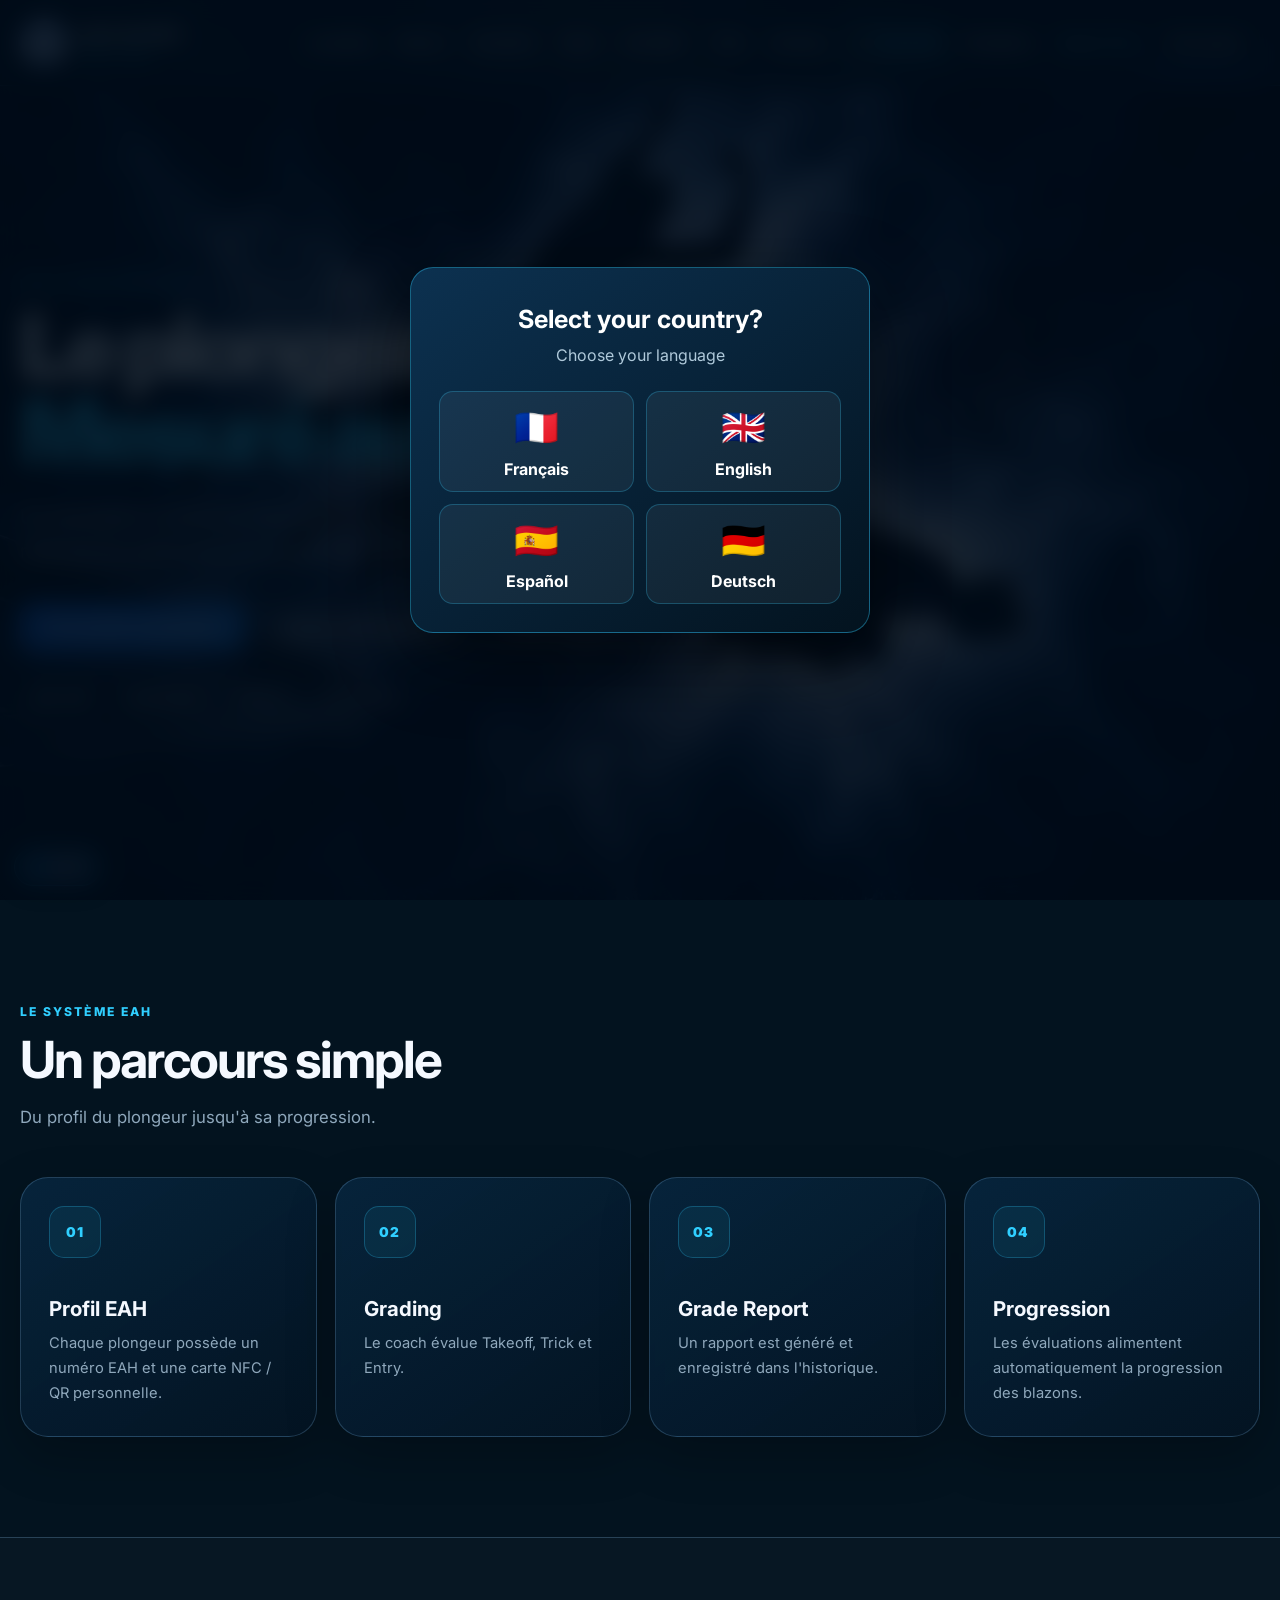
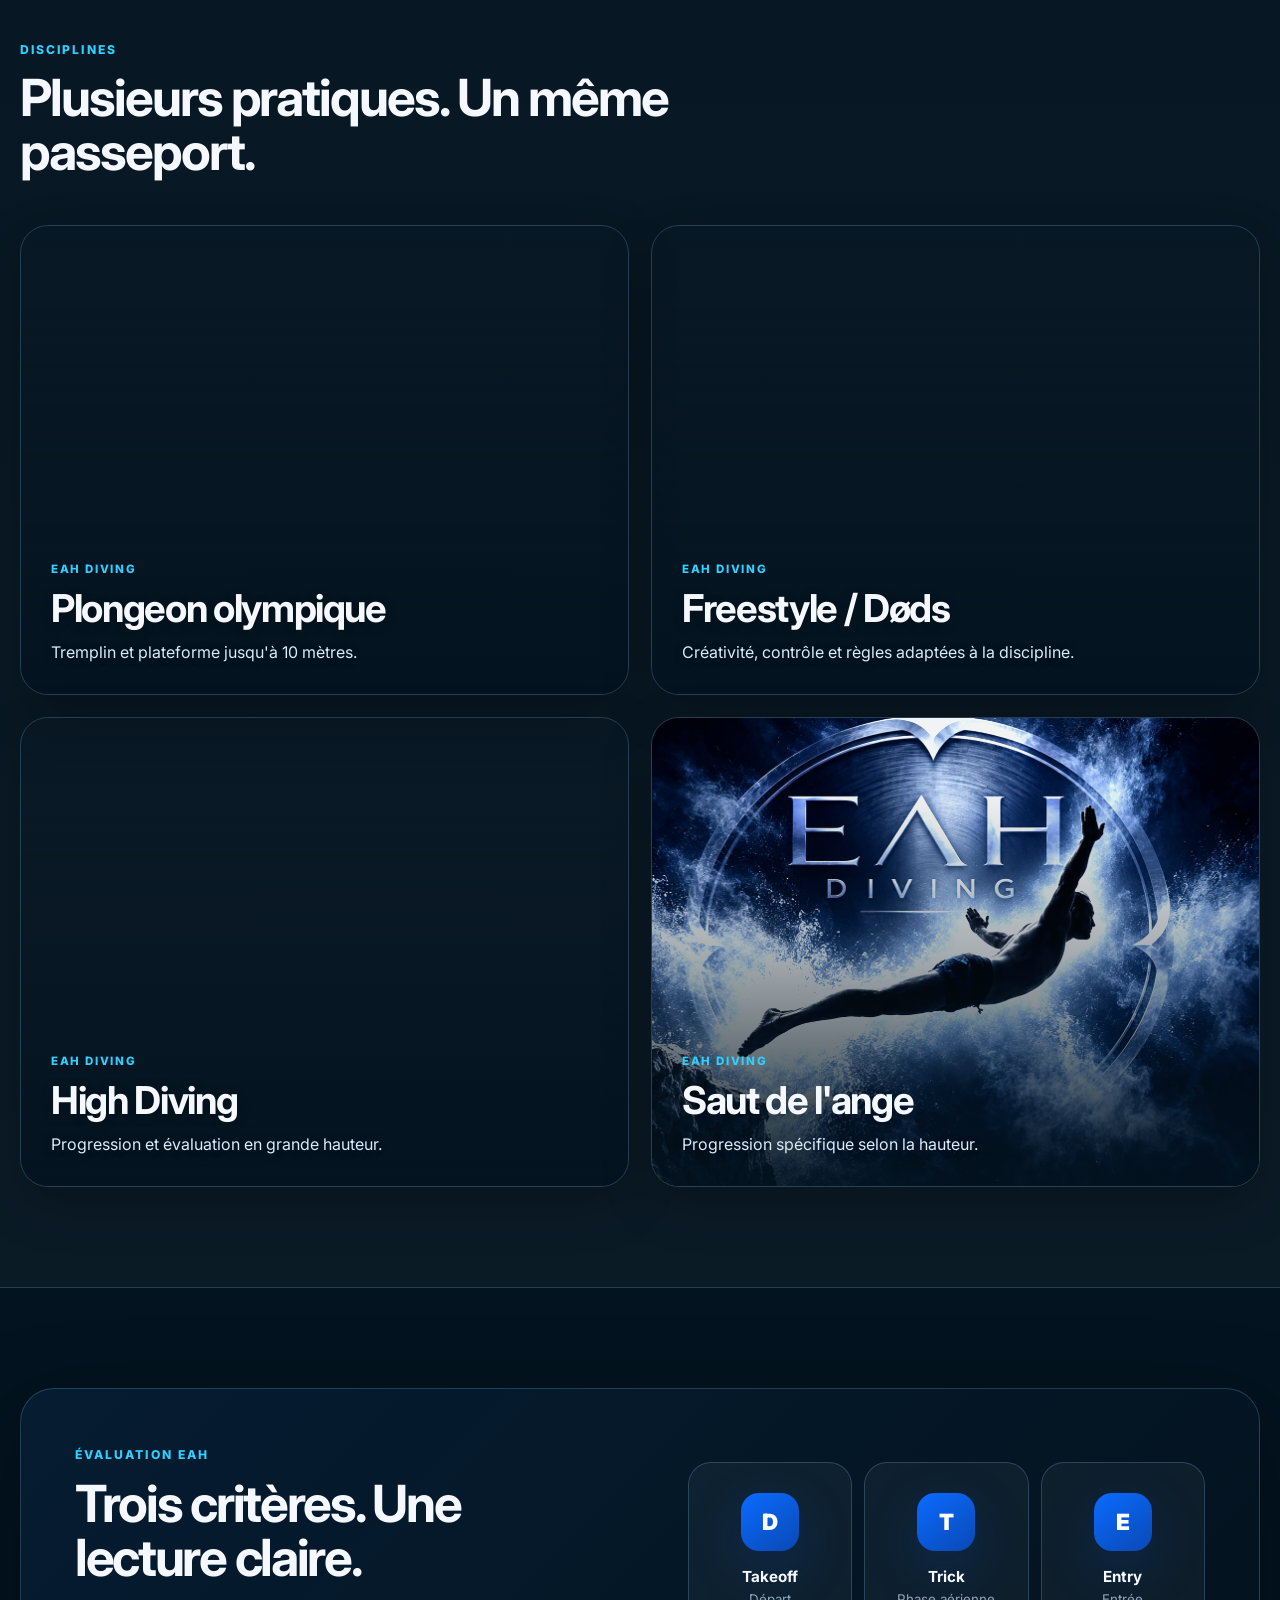
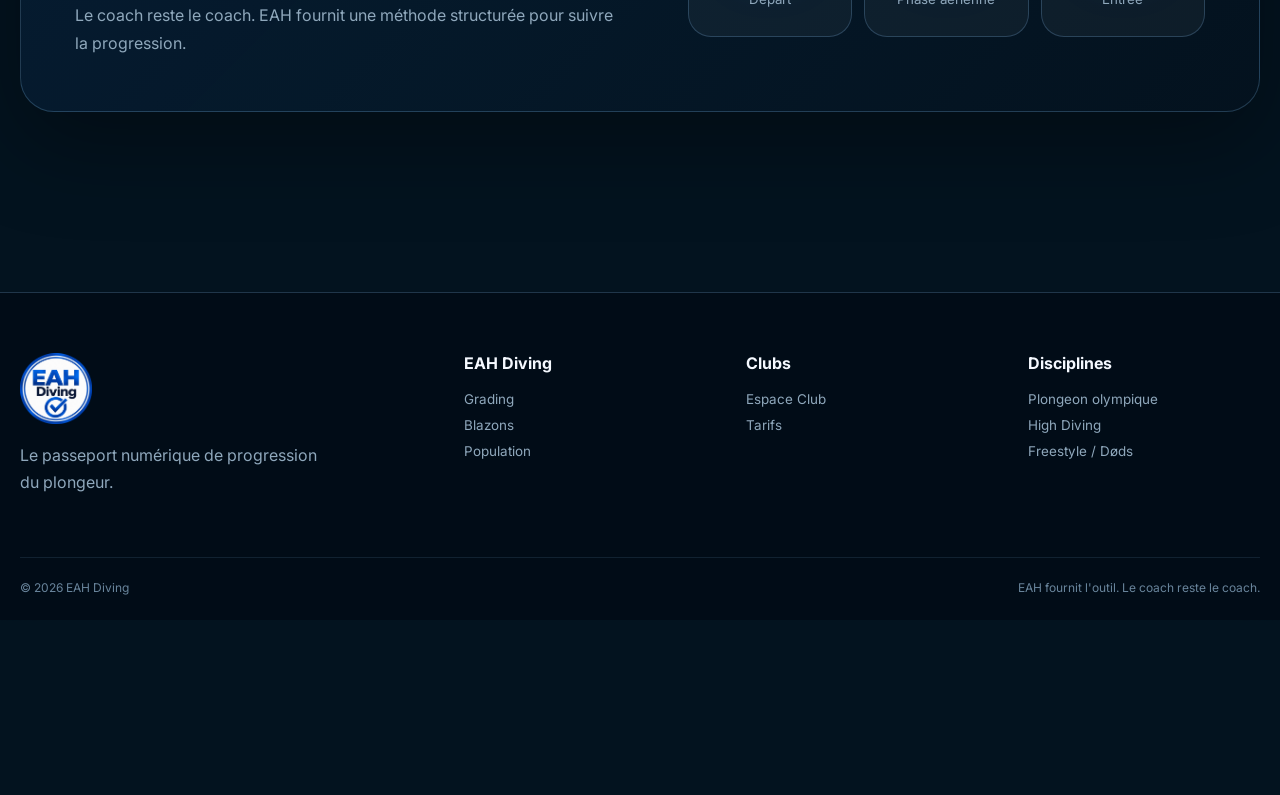
==== commit 67fb6bc7: "Update index.html" ====
--- a/index.html
+++ b/index.html
@@ -9190,6 +9190,327 @@
 
 <!-- FIN EAH NAVIGATION V12 -->
 
+<!-- ==================================================
+ EAH DIVING - ACTIVATION PIN PROFIL NFC V1
+ Première connexion : créer et confirmer le PIN
+ Connexions suivantes : PIN habituel
+================================================== -->
+
+<style>
+#eahFirstPinOverlay[hidden] {
+  display: none !important;
+}
+
+#eahFirstPinOverlay {
+  position: fixed;
+  inset: 0;
+  z-index: 2147483646;
+  display: grid;
+  place-items: center;
+  padding: 15px;
+  background: rgba(0,0,0,.85);
+}
+
+#eahFirstPinBox {
+  width: min(420px,100%);
+  padding: 24px;
+  border: 1px solid #39bdff;
+  border-radius: 20px;
+  background: #082238;
+  color: #fff;
+  font-family: Arial,sans-serif;
+  box-shadow: 0 20px 60px #000a;
+}
+
+#eahFirstPinBox h2 {
+  margin: 0 0 12px;
+  font-size: 21px;
+}
+
+#eahFirstPinBox p {
+  color: #b9d5e8;
+  line-height: 1.5;
+}
+
+#eahFirstPinBox input {
+  width: 100%;
+  padding: 14px;
+  margin: 8px 0;
+  border: 1px solid #37769a;
+  border-radius: 11px;
+  background: #103650;
+  color: white;
+  font-size: 17px;
+}
+
+#eahFirstPinBox button {
+  padding: 13px;
+  border: 0;
+  border-radius: 11px;
+  color: white;
+  cursor: pointer;
+}
+
+#eahFirstPinSave {
+  width: 100%;
+  margin-top: 12px;
+  background: #087cff;
+  font-weight: bold;
+}
+
+#eahFirstPinCancel {
+  width: 100%;
+  margin-top: 8px;
+  background: #25455b;
+}
+
+#eahFirstPinError {
+  min-height: 20px;
+  color: #ffb8b8 !important;
+  font-size: 13px;
+}
+</style>
+
+<div id="eahFirstPinOverlay" hidden>
+  <form id="eahFirstPinBox">
+    <h2>🔐 Créer mon code EAH</h2>
+    <p>
+      Première connexion à ton espace personnel.
+      Choisis un code PIN de 6 à 8 chiffres.
+      Il protégera tes données et ta messagerie.
+    </p>
+
+    <input
+      id="eahFirstPin1"
+      type="password"
+      inputmode="numeric"
+      pattern="[0-9]{6,8}"
+      minlength="6"
+      maxlength="8"
+      autocomplete="new-password"
+      placeholder="Choisir mon code PIN"
+      required
+    >
+
+    <input
+      id="eahFirstPin2"
+      type="password"
+      inputmode="numeric"
+      pattern="[0-9]{6,8}"
+      minlength="6"
+      maxlength="8"
+      autocomplete="new-password"
+      placeholder="Confirmer mon code PIN"
+      required
+    >
+
+    <p id="eahFirstPinError" aria-live="polite"></p>
+
+    <button id="eahFirstPinSave" type="submit">
+      ✓ Activer mon code PIN
+    </button>
+
+    <button id="eahFirstPinCancel" type="button">
+      Annuler
+    </button>
+  </form>
+</div>
+
+<script id="eah-first-pin-nfc-v1">
+(() => {
+  "use strict";
+
+  if (window.__EAH_FIRST_PIN_NFC_V1__) return;
+  window.__EAH_FIRST_PIN_NFC_V1__ = true;
+
+  const $ = id => document.getElementById(id);
+  const params = new URLSearchParams(location.search);
+
+  const eahId = (params.get("id") || "").trim();
+  const token = (params.get("token") || "").trim();
+
+  const overlay = $("eahFirstPinOverlay");
+  const form = $("eahFirstPinBox");
+  const pin1 = $("eahFirstPin1");
+  const pin2 = $("eahFirstPin2");
+  const errorBox = $("eahFirstPinError");
+  const save = $("eahFirstPinSave");
+
+  let db = null;
+  let busy = false;
+  let nextAction = null;
+  let skipNext = false;
+
+  function client() {
+    if (db) return db;
+
+    const config = window.EAH_CONFIG || {};
+
+    if (!window.supabase?.createClient ||
+        !config.SUPABASE_URL ||
+        !config.SUPABASE_PUBLISHABLE_KEY) {
+      throw new Error("Configuration Supabase absente.");
+    }
+
+    db = window.supabase.createClient(
+      config.SUPABASE_URL,
+      config.SUPABASE_PUBLISHABLE_KEY
+    );
+
+    return db;
+  }
+
+  async function checkPin(newPin=null) {
+    const {data,error} = await client().rpc(
+      "eah_nfc_first_pin_v1",
+      {
+        p_eah_id:eahId,
+        p_token:token,
+        p_new_pin:newPin
+      }
+    );
+
+    if (error) throw error;
+    if (!data?.ok) {
+      throw new Error(data?.error || "Opération refusée");
+    }
+
+    return data;
+  }
+
+  function show() {
+    errorBox.textContent = "";
+    pin1.value = "";
+    pin2.value = "";
+    overlay.hidden = false;
+    pin1.focus();
+  }
+
+  function hide() {
+    overlay.hidden = true;
+    pin1.value = "";
+    pin2.value = "";
+  }
+
+  function continueAction() {
+    const target = nextAction;
+    nextAction = null;
+
+    if (!target || !target.isConnected) return;
+
+    // Laisse l'ancien bouton poursuivre son action.
+    skipNext = true;
+    target.click();
+  }
+
+  async function intercept(event) {
+    const target = event.target.closest(
+      "#eahV10Unlock, #eahMsgOpen, #eahProfileChatV8"
+    );
+
+    if (!target) return;
+
+    if (skipNext) {
+      skipNext = false;
+      return;
+    }
+
+    // Le contrôle du premier PIN concerne uniquement
+    // les profils ouverts avec un lien NFC.
+    if (!eahId || !token) return;
+
+    event.preventDefault();
+    event.stopImmediatePropagation();
+
+    if (busy) return;
+    busy = true;
+
+    nextAction = target;
+
+    try {
+      const status = await checkPin();
+
+      if (status.has_pin) {
+        continueAction();
+      } else {
+        show();
+      }
+    } catch (error) {
+      alert("Activation NFC : " + error.message);
+      nextAction = null;
+    } finally {
+      busy = false;
+    }
+  }
+
+  // Capture le clic avant les anciens scripts.
+  document.addEventListener("click",intercept,true);
+
+  form.addEventListener("submit",async event => {
+    event.preventDefault();
+
+    if (busy) return;
+
+    const first = pin1.value.trim();
+    const second = pin2.value.trim();
+
+    if (!/^[0-9]{6,8}$/.test(first)) {
+      errorBox.textContent =
+        "Le PIN doit contenir 6 à 8 chiffres.";
+      return;
+    }
+
+    if (first !== second) {
+      errorBox.textContent =
+        "Les deux codes ne correspondent pas.";
+      return;
+    }
+
+    busy = true;
+    save.disabled = true;
+    errorBox.textContent = "";
+
+    try {
+      const result = await checkPin(first);
+
+      if (!result.created) {
+        throw new Error("Le PIN n'a pas été créé.");
+      }
+
+      hide();
+
+      alert(
+        "✓ Ton code PIN est enregistré sur ton profil EAH Diving."
+      );
+
+      continueAction();
+    } catch (error) {
+      errorBox.textContent = error.message;
+    } finally {
+      busy = false;
+      save.disabled = false;
+    }
+  });
+
+  $("eahFirstPinCancel").addEventListener(
+    "click",() => {
+      nextAction = null;
+      hide();
+    }
+  );
+
+  overlay.addEventListener("click",event => {
+    if (event.target === overlay) {
+      nextAction = null;
+      hide();
+    }
+  });
+
+})();
+</script>
+
+<!-- FIN ACTIVATION PIN PROFIL NFC V1 -->
+
 
 </body>
 </html>
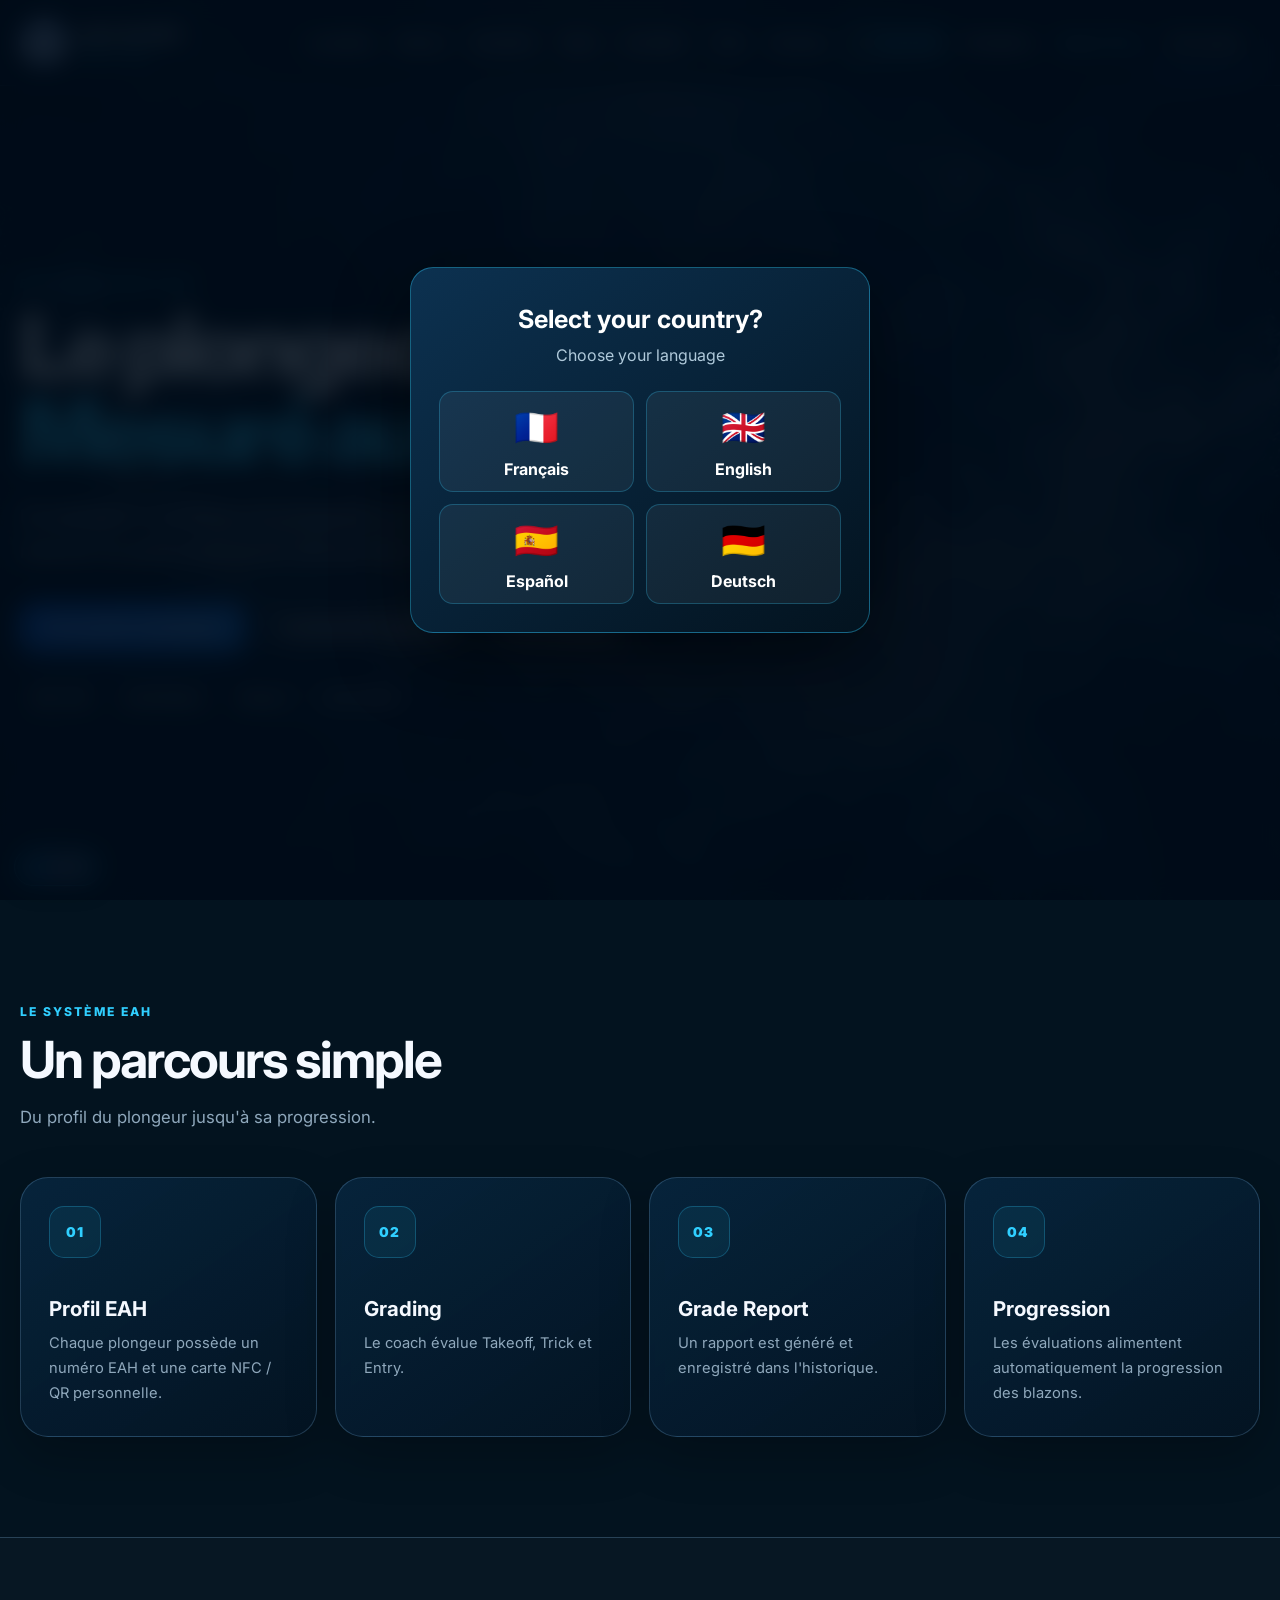
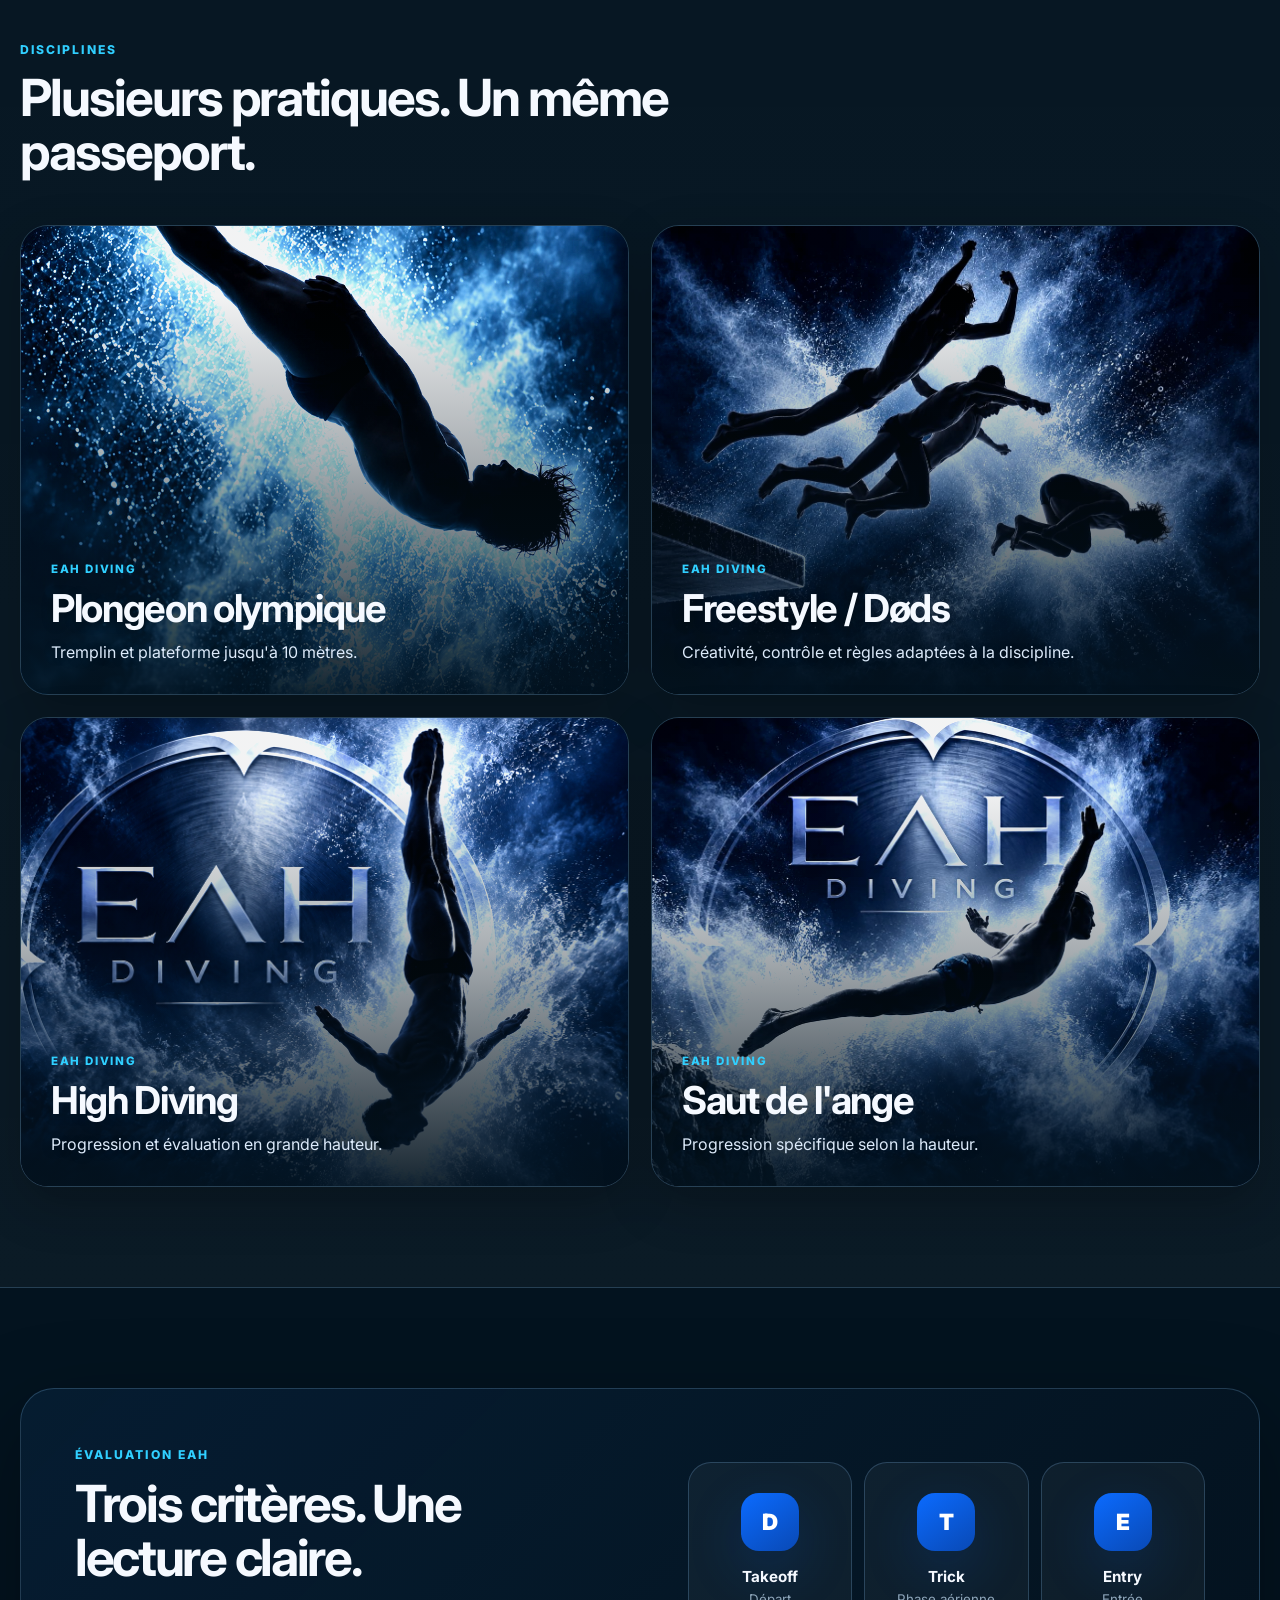
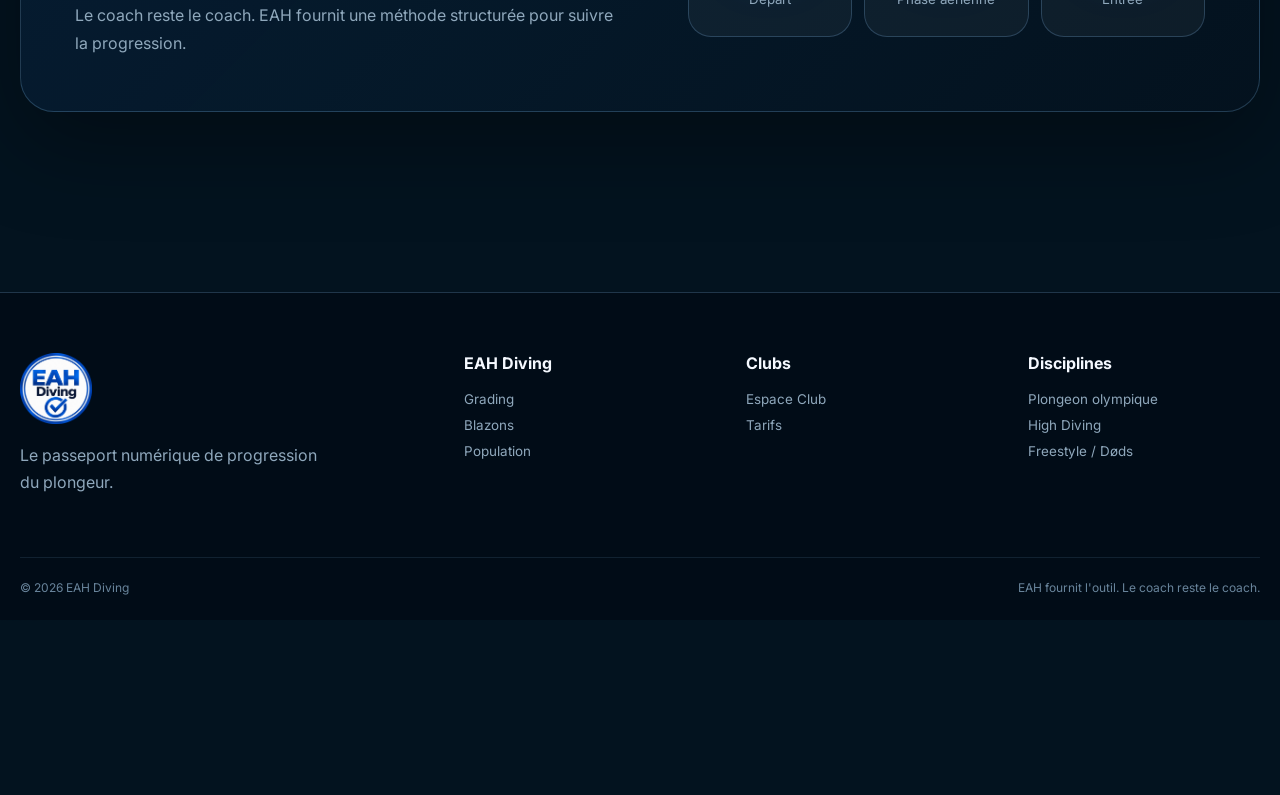
==== commit e20e7b17: "Update index.html" ====
--- a/index.html
+++ b/index.html
@@ -9316,200 +9316,205 @@
   </form>
 </div>
 
-<script id="eah-first-pin-nfc-v1">
+
+<script id="eah-first-pin-nfc-v2">
 (() => {
   "use strict";
 
-  if (window.__EAH_FIRST_PIN_NFC_V1__) return;
-  window.__EAH_FIRST_PIN_NFC_V1__ = true;
+  if (window.__EAH_FIRST_PIN_V2__) return;
+  window.__EAH_FIRST_PIN_V2__ = true;
 
   const $ = id => document.getElementById(id);
+
   const params = new URLSearchParams(location.search);
 
   const eahId = (params.get("id") || "").trim();
   const token = (params.get("token") || "").trim();
 
-  const overlay = $("eahFirstPinOverlay");
-  const form = $("eahFirstPinBox");
-  const pin1 = $("eahFirstPin1");
-  const pin2 = $("eahFirstPin2");
-  const errorBox = $("eahFirstPinError");
-  const save = $("eahFirstPinSave");
-
-  let db = null;
+  let client = null;
   let busy = false;
-  let nextAction = null;
-  let skipNext = false;
-
-  function client() {
-    if (db) return db;
-
-    const config = window.EAH_CONFIG || {};
+  let pendingButton = null;
+  let replaying = false;
+
+  function getClient() {
+    if (client) return client;
+
+    const cfg = window.EAH_CONFIG || {};
 
     if (!window.supabase?.createClient ||
-        !config.SUPABASE_URL ||
-        !config.SUPABASE_PUBLISHABLE_KEY) {
-      throw new Error("Configuration Supabase absente.");
+        !cfg.SUPABASE_URL ||
+        !cfg.SUPABASE_PUBLISHABLE_KEY) {
+      throw new Error("Supabase non disponible.");
     }
 
-    db = window.supabase.createClient(
-      config.SUPABASE_URL,
-      config.SUPABASE_PUBLISHABLE_KEY
+    client = window.supabase.createClient(
+      cfg.SUPABASE_URL,
+      cfg.SUPABASE_PUBLISHABLE_KEY
     );
 
-    return db;
-  }
-
-  async function checkPin(newPin=null) {
-    const {data,error} = await client().rpc(
+    return client;
+  }
+
+  async function rpc(pin=null) {
+    const {data,error} = await getClient().rpc(
       "eah_nfc_first_pin_v1",
       {
         p_eah_id:eahId,
         p_token:token,
-        p_new_pin:newPin
+        p_new_pin:pin
       }
     );
 
     if (error) throw error;
+
     if (!data?.ok) {
-      throw new Error(data?.error || "Opération refusée");
+      throw new Error(data?.error || "Activation refusée.");
     }
 
     return data;
   }
 
-  function show() {
-    errorBox.textContent = "";
-    pin1.value = "";
-    pin2.value = "";
-    overlay.hidden = false;
-    pin1.focus();
-  }
-
-  function hide() {
-    overlay.hidden = true;
-    pin1.value = "";
-    pin2.value = "";
-  }
-
-  function continueAction() {
-    const target = nextAction;
-    nextAction = null;
-
-    if (!target || !target.isConnected) return;
-
-    // Laisse l'ancien bouton poursuivre son action.
-    skipNext = true;
-    target.click();
-  }
-
-  async function intercept(event) {
-    const target = event.target.closest(
-      "#eahV10Unlock, #eahMsgOpen, #eahProfileChatV8"
-    );
-
-    if (!target) return;
-
-    if (skipNext) {
-      skipNext = false;
+  function openForm() {
+    const overlay = $("eahFirstPinOverlay");
+
+    if (!overlay) {
+      alert("Formulaire de création du PIN introuvable.");
       return;
     }
 
-    // Le contrôle du premier PIN concerne uniquement
-    // les profils ouverts avec un lien NFC.
-    if (!eahId || !token) return;
+    $("eahFirstPin1").value = "";
+    $("eahFirstPin2").value = "";
+    $("eahFirstPinError").textContent = "";
+
+    overlay.hidden = false;
+    $("eahFirstPin1").focus();
+  }
+
+  function closeForm() {
+    $("eahFirstPinOverlay").hidden = true;
+  }
+
+  function resume() {
+    const button = pendingButton;
+    pendingButton = null;
+
+    if (!button?.isConnected) return;
+
+    replaying = true;
+
+    try {
+      button.click();
+    } finally {
+      replaying = false;
+    }
+  }
+
+  document.addEventListener("click",async event => {
+    const button = event.target.closest(
+      "#eahV10Unlock, #eahMsgOpen, " +
+      "#eahProfileChatV8"
+    );
+
+    if (!button || replaying) return;
 
     event.preventDefault();
     event.stopImmediatePropagation();
 
     if (busy) return;
+
+    if (!eahId || !token) {
+      alert(
+        "Pour créer ton premier code PIN, " +
+        "ouvre ton profil depuis le lien complet " +
+        "de ta carte NFC. Ce lien doit contenir " +
+        "ton identifiant EAH et ton jeton de carte."
+      );
+      return;
+    }
+
     busy = true;
-
-    nextAction = target;
+    pendingButton = button;
 
     try {
-      const status = await checkPin();
+      const status = await rpc();
 
       if (status.has_pin) {
-        continueAction();
+        resume();
       } else {
-        show();
+        openForm();
       }
     } catch (error) {
-      alert("Activation NFC : " + error.message);
-      nextAction = null;
+      alert("EAH Diving : " + error.message);
+      pendingButton = null;
     } finally {
       busy = false;
     }
-  }
-
-  // Capture le clic avant les anciens scripts.
-  document.addEventListener("click",intercept,true);
-
-  form.addEventListener("submit",async event => {
-    event.preventDefault();
-
-    if (busy) return;
-
-    const first = pin1.value.trim();
-    const second = pin2.value.trim();
-
-    if (!/^[0-9]{6,8}$/.test(first)) {
-      errorBox.textContent =
-        "Le PIN doit contenir 6 à 8 chiffres.";
-      return;
+  },true);
+
+  $("eahFirstPinBox").addEventListener(
+    "submit",async event => {
+      event.preventDefault();
+
+      if (busy) return;
+
+      const pin = $("eahFirstPin1").value.trim();
+      const confirmation =
+        $("eahFirstPin2").value.trim();
+
+      const errorBox = $("eahFirstPinError");
+
+      if (!/^[0-9]{6,8}$/.test(pin)) {
+        errorBox.textContent =
+          "Choisis un PIN de 6 à 8 chiffres.";
+        return;
+      }
+
+      if (pin !== confirmation) {
+        errorBox.textContent =
+          "Les deux codes ne correspondent pas.";
+        return;
+      }
+
+      busy = true;
+
+      try {
+        const result = await rpc(pin);
+
+        if (!result.created) {
+          throw new Error(
+            "Un code PIN existe déjà sur ce profil."
+          );
+        }
+
+        closeForm();
+
+        alert(
+          "Ton code PIN a été créé et enregistré !"
+        );
+
+        resume();
+
+      } catch (error) {
+        errorBox.textContent = error.message;
+      } finally {
+        busy = false;
+      }
     }
-
-    if (first !== second) {
-      errorBox.textContent =
-        "Les deux codes ne correspondent pas.";
-      return;
-    }
-
-    busy = true;
-    save.disabled = true;
-    errorBox.textContent = "";
-
-    try {
-      const result = await checkPin(first);
-
-      if (!result.created) {
-        throw new Error("Le PIN n'a pas été créé.");
-      }
-
-      hide();
-
-      alert(
-        "✓ Ton code PIN est enregistré sur ton profil EAH Diving."
-      );
-
-      continueAction();
-    } catch (error) {
-      errorBox.textContent = error.message;
-    } finally {
-      busy = false;
-      save.disabled = false;
-    }
-  });
+  );
 
   $("eahFirstPinCancel").addEventListener(
     "click",() => {
-      nextAction = null;
-      hide();
+      pendingButton = null;
+      closeForm();
     }
   );
 
-  overlay.addEventListener("click",event => {
-    if (event.target === overlay) {
-      nextAction = null;
-      hide();
-    }
-  });
-
+  window.EAH_FIRST_PIN_V2 = {
+    open:openForm
+  };
 })();
 </script>
 
-<!-- FIN ACTIVATION PIN PROFIL NFC V1 -->
 
 
 </body>
